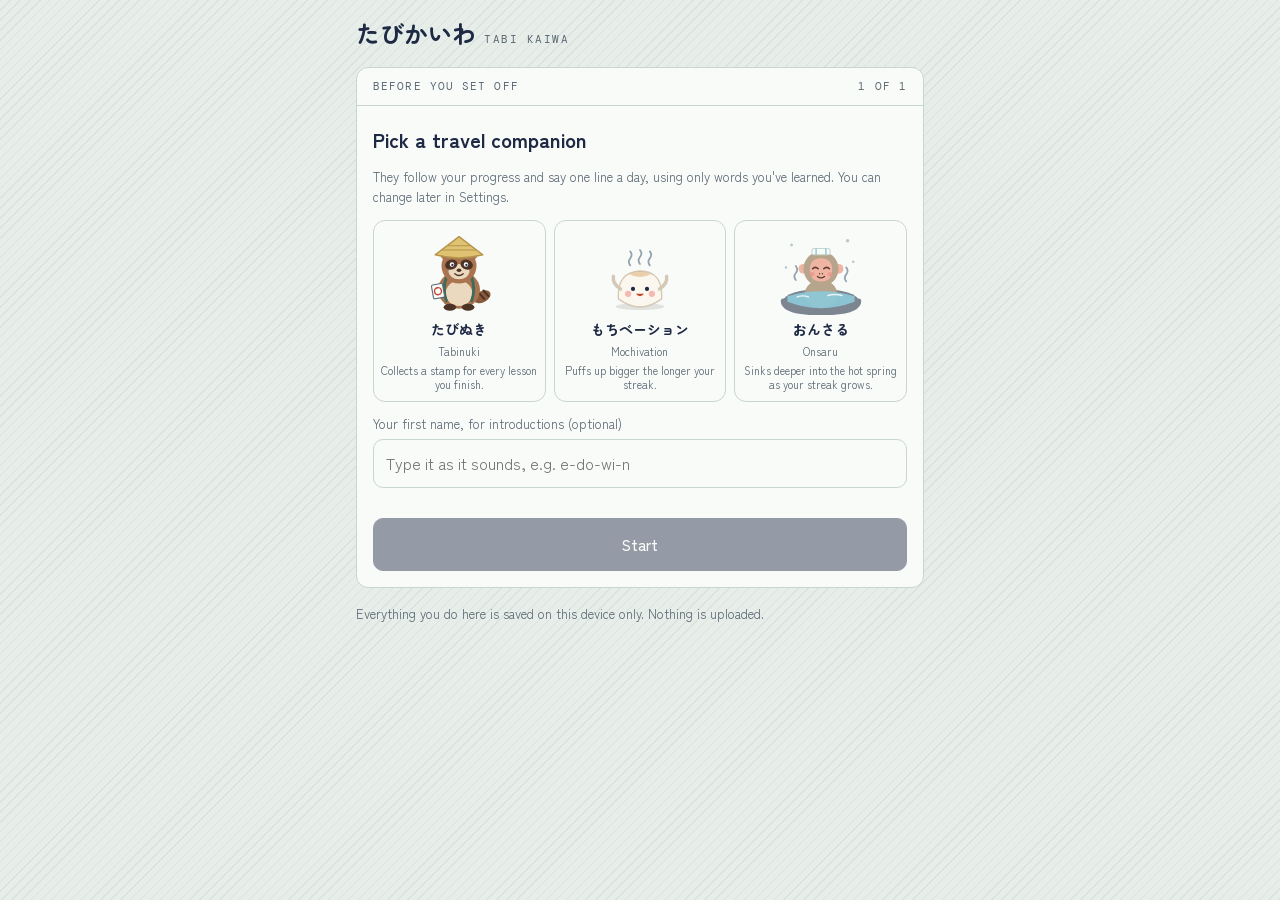
==== index.html @ a78e3d1d "Add Tabi Kaiwa app: lessons, review, voice conversations, phrasebook Co-Authored-By: Claude Fable 5." ====
<!doctype html>
<html lang="en">
<head>
<meta charset="utf-8">
<meta name="viewport" content="width=device-width,initial-scale=1,viewport-fit=cover">
<meta name="theme-color" content="#E7EEEA" media="(prefers-color-scheme: light)">
<meta name="theme-color" content="#10161E" media="(prefers-color-scheme: dark)">
<title>Tabi Kaiwa</title>
<link rel="icon" href="data:image/svg+xml,%3Csvg xmlns='http://www.w3.org/2000/svg' viewBox='0 0 64 64'%3E%3Ccircle cx='32' cy='32' r='28' fill='none' stroke='%23C8452F' stroke-width='5'/%3E%3Ctext x='32' y='43' font-size='30' text-anchor='middle' fill='%23C8452F' font-family='sans-serif' font-weight='700'%3E旅%3C/text%3E%3C/svg%3E">
<link rel="preconnect" href="https://fonts.googleapis.com">
<link rel="preconnect" href="https://fonts.gstatic.com" crossorigin>
<link rel="stylesheet" href="https://fonts.googleapis.com/css2?family=DM+Mono:wght@400;500&family=Zen+Kaku+Gothic+New:wght@400;500;700&family=Zen+Maru+Gothic:wght@500;700&display=swap">
<style>
/* Tabi Kaiwa. Layout: phone-first single column of "train ticket" cards on security-print stock, bottom tab bar.
   Rounded kana face for Japanese, mono for ticket labels and romaji, vermilion only for stamps. */
:root{
  --stock:#E7EEEA; --stock-line:#D9E3DE; --paper:#F9FBF9; --ink:#1E2944; --muted:#5A6873; --rule:#C9D5D0;
  --accent:#23725F; --accent-soft:#D5E8E1; --stamp:#C8452F;
  --again:#B3402E; --hard:#9A6B12; --good:#23725F; --easy:#2F5DA8;
  --fix-bg:#FFF6E3; --fix-line:#E6C77E; --right-bg:#DDF0E8; --wrong-bg:#F8E1DC;
  --f-jp:"Zen Maru Gothic","Hiragino Maru Gothic ProN","Hiragino Sans","Yu Gothic",sans-serif;
  --f-ui:"Zen Kaku Gothic New","Hiragino Sans","Yu Gothic",system-ui,sans-serif;
  --f-mono:"DM Mono",ui-monospace,"SFMono-Regular",Menlo,monospace;
  color-scheme:light;
}
@media (prefers-color-scheme: dark){:root{
  --stock:#10161E; --stock-line:#151D27; --paper:#18212C; --ink:#E4EAF0; --muted:#94A3AF; --rule:#2B3743;
  --accent:#5CC0A4; --accent-soft:#1D3530; --stamp:#EC7B66;
  --again:#E3725F; --hard:#D6A44A; --good:#5CC0A4; --easy:#7DA6EC;
  --fix-bg:#2A2416; --fix-line:#6B5A2E; --right-bg:#173229; --wrong-bg:#3A1F1A; color-scheme:dark}}
*{box-sizing:border-box}
html{-webkit-text-size-adjust:100%}
html,body{margin:0;min-height:100%}
body{background:var(--stock);background-image:repeating-linear-gradient(135deg,var(--stock-line) 0 1px,transparent 1px 7px);
  color:var(--ink);font-family:var(--f-ui);font-size:15px;line-height:1.55;-webkit-tap-highlight-color:transparent}
body.no-romaji .r{display:none!important}
[hidden]{display:none!important}
button{font:inherit;color:inherit;cursor:pointer;touch-action:manipulation}
button:focus-visible,input:focus-visible,textarea:focus-visible,select:focus-visible{outline:2px solid var(--accent);outline-offset:2px}
p{margin:0} h1,h2,h3{margin:0;text-wrap:balance}
input,textarea,select{font:inherit;color:var(--ink);background:var(--paper);border:1px solid var(--rule);border-radius:10px;padding:11px 12px;font-size:16px;width:100%}
textarea{resize:vertical;min-height:80px}
label{font-size:13px;color:var(--muted);display:flex;flex-direction:column;gap:5px}

#main{max-width:600px;margin:0 auto;display:flex;flex-direction:column;gap:16px;
  padding:calc(14px + env(safe-area-inset-top,0px)) max(16px,env(safe-area-inset-right,0px)) calc(96px + env(safe-area-inset-bottom,0px)) max(16px,env(safe-area-inset-left,0px))}
body.in-player #main{padding-bottom:calc(28px + env(safe-area-inset-bottom,0px))}
body.in-player .nav{display:none}
.col{display:flex;flex-direction:column;gap:14px}
.row{display:flex;gap:8px;align-items:center;flex-wrap:wrap}
.between{justify-content:space-between}
.grow{flex:1;min-width:0}

.nav{position:fixed;left:0;right:0;bottom:0;z-index:20;background:var(--paper);border-top:1px solid var(--rule);
  display:grid;grid-template-columns:repeat(5,1fr);padding:6px max(8px,env(safe-area-inset-right,0px)) calc(6px + env(safe-area-inset-bottom,0px)) max(8px,env(safe-area-inset-left,0px))}
.nav button{border:0;background:none;display:flex;flex-direction:column;align-items:center;gap:0;padding:5px 2px;border-radius:10px;color:var(--muted)}
.nav .ni{font-family:var(--f-jp);font-weight:700;font-size:15px}
.nav .nl{font-family:var(--f-mono);font-size:10px;letter-spacing:.08em;text-transform:uppercase}
.nav button[aria-current="true"]{color:var(--ink);background:var(--accent-soft)}

.pagehead{display:flex;align-items:baseline;justify-content:space-between;gap:10px;flex-wrap:wrap}
.pagehead h1{font-family:var(--f-jp);font-size:24px;font-weight:700}
.pagehead h1 small{font-family:var(--f-mono);font-size:11px;font-weight:400;letter-spacing:.14em;text-transform:uppercase;color:var(--muted);margin-left:8px}
.label{font-family:var(--f-mono);font-size:11px;letter-spacing:.12em;text-transform:uppercase;color:var(--muted)}
.note{font-size:13px;color:var(--muted)}
.en{font-size:16px}
.why{font-size:15px;line-height:1.6;max-width:62ch}
.meaning{font-size:20px;font-weight:700}
.banner{border:1px solid var(--rule);background:var(--paper);border-radius:10px;padding:10px 12px;font-size:13px;color:var(--muted)}
.banner.warn{background:var(--fix-bg);border-color:var(--fix-line);color:var(--ink)}

.ticket{background:var(--paper);border:1px solid var(--rule);border-radius:12px;position:relative;overflow:hidden}
.ticket .head{display:flex;justify-content:space-between;gap:10px;padding:10px 16px;font-family:var(--f-mono);font-size:11px;letter-spacing:.1em;text-transform:uppercase;color:var(--muted);border-bottom:1px solid var(--rule)}
.ticket .body{padding:18px 16px;display:flex;flex-direction:column;gap:12px}
.ticket .foot{padding:0 16px 16px;display:flex;gap:8px;flex-wrap:wrap}
.perf{height:0;border-top:2px dashed var(--rule);margin:0 12px;position:relative}
.perf::before,.perf::after{content:"";position:absolute;top:-10px;width:18px;height:18px;border-radius:50%;background:var(--stock);border:1px solid var(--rule)}
.perf::before{left:-22px}.perf::after{right:-22px}

.btn{border:1px solid var(--rule);background:var(--paper);border-radius:10px;padding:11px 14px;font-weight:500;font-size:15px;text-align:center}
.btn.primary{background:var(--ink);border-color:var(--ink);color:var(--paper)}
.btn.accent{background:var(--accent);border-color:var(--accent);color:var(--paper)}
.btn.wide{flex:1;padding:14px}
.btn.small{padding:6px 10px;font-size:13px}
.btn:disabled{opacity:.45;cursor:default}
.listen{border:1px solid var(--rule);background:transparent;border-radius:999px;padding:5px 12px;font-size:12px;font-family:var(--f-mono);letter-spacing:.06em;color:var(--accent);white-space:nowrap}
.linkish{border:0;background:none;padding:0;color:var(--accent);font-size:13px;text-decoration:underline;text-underline-offset:3px}
.pill{border:1px solid var(--rule);background:var(--paper);border-radius:999px;padding:3px 10px;font-family:var(--f-mono);font-size:11px;letter-spacing:.06em;color:var(--muted)}
.pill[aria-pressed="true"]{background:var(--accent-soft);color:var(--ink);border-color:var(--accent)}
.seg{display:inline-flex;border:1px solid var(--rule);border-radius:8px;overflow:hidden;background:var(--paper)}
.seg button{border:0;background:transparent;padding:7px 11px;font-size:13px;color:var(--muted)}
.seg button[aria-pressed="true"]{background:var(--accent-soft);color:var(--ink);font-weight:500}
.progress{height:6px;background:var(--rule);border-radius:999px;overflow:hidden}
.progress span{display:block;height:100%;background:var(--accent);border-radius:999px}

/* word-by-word breakdown */
.il{display:flex;flex-wrap:wrap;gap:8px 2px;align-items:flex-start}
.w{display:flex;flex-direction:column;align-items:center;gap:1px;padding:3px 5px 4px;border-radius:8px;border:1px solid transparent;background:transparent;min-width:0}
.w .k{font-family:var(--f-jp);font-weight:700;font-size:23px;line-height:1.3}
.w .r{font-family:var(--f-mono);font-size:11px;color:var(--muted)}
.w .g{font-size:12px;color:var(--accent);text-align:center;max-width:10em;line-height:1.3}
.w .g.part{color:var(--hard)}
.w.new .k{color:var(--accent)}
.w.ghost{opacity:.16}
.w.slot{border:1px dashed var(--accent);background:var(--accent-soft)}
.il.sm .w .k{font-size:18px}
.il.lg .w .k{font-size:29px}
.big-kana{font-family:var(--f-jp);font-weight:700;font-size:44px;line-height:1.2;letter-spacing:.02em;overflow-wrap:anywhere}
.big-r{font-family:var(--f-mono);font-size:14px;color:var(--muted)}
.morae{display:flex;flex-wrap:wrap;gap:4px}
.mora{display:flex;flex-direction:column;align-items:center;border:1px solid var(--rule);border-radius:6px;padding:3px 7px;min-width:34px}
.mora .k{font-family:var(--f-jp);font-size:17px;font-weight:700}
.mora .rr{font-family:var(--f-mono);font-size:10px;color:var(--muted)}
.grid-set{display:grid;grid-template-columns:repeat(auto-fill,minmax(92px,1fr));gap:6px}
.grid-set button{border:1px solid var(--rule);background:var(--paper);border-radius:8px;padding:8px 4px;display:flex;flex-direction:column;align-items:center;gap:1px}
.grid-set .k{font-family:var(--f-jp);font-weight:700;font-size:17px}
.grid-set .r{font-family:var(--f-mono);font-size:10px;color:var(--muted)}
.grid-set .g{font-size:12px;color:var(--accent)}

/* home */
.hero{display:grid;grid-template-columns:118px 1fr;gap:12px;align-items:center}
.hero .char{width:118px;height:118px}
.bubble-say{background:var(--paper);border:1px solid var(--rule);border-radius:14px;padding:10px 12px;position:relative;display:flex;flex-direction:column;gap:4px;min-width:0}
.bubble-say::before{content:"";position:absolute;left:-7px;top:26px;width:12px;height:12px;background:var(--paper);border-left:1px solid var(--rule);border-bottom:1px solid var(--rule);transform:rotate(45deg)}
.stats{display:grid;grid-template-columns:repeat(3,1fr);gap:8px}
.stat{background:var(--paper);border:1px solid var(--rule);border-radius:10px;padding:8px 10px;font-family:var(--f-mono);font-size:11px;color:var(--muted);letter-spacing:.06em;text-transform:uppercase}
.stat b{display:block;font-size:22px;font-weight:500;color:var(--ink);font-variant-numeric:tabular-nums;letter-spacing:0}
.todo{display:grid;grid-template-columns:26px 1fr auto;gap:10px;align-items:center;padding:10px 0;border-top:1px solid var(--rule);text-align:left;background:none;border-left:0;border-right:0;border-bottom:0;width:100%}
.todo:first-of-type{border-top:0}
.todo .tick{width:24px;height:24px;border-radius:50%;border:2px solid var(--rule);display:grid;place-items:center;font-size:13px;color:var(--paper)}
.todo.done .tick{background:var(--accent);border-color:var(--accent)}
.todo .t{font-weight:700}
.todo .s{font-size:13px;color:var(--muted)}
.chev{color:var(--muted);font-family:var(--f-mono)}

/* route */
.station{display:flex;align-items:center;gap:10px;margin-top:6px}
.station .plate{white-space:nowrap;flex:none;background:var(--ink);color:var(--paper);border-radius:8px;padding:6px 14px;font-family:var(--f-jp);font-weight:700;font-size:18px;position:relative}
.station .plate::after{content:"";position:absolute;left:10px;right:10px;bottom:3px;height:2px;background:var(--accent)}
.station .sub{font-size:13px;color:var(--muted)}
.route{display:flex;flex-direction:column;position:relative;padding-left:26px}
.route::before{content:"";position:absolute;left:10px;top:10px;bottom:10px;width:3px;background:repeating-linear-gradient(var(--rule) 0 8px,transparent 8px 12px)}
.stop{position:relative;display:grid;grid-template-columns:1fr auto;gap:10px;align-items:center;text-align:left;border:1px solid var(--rule);background:var(--paper);border-radius:12px;padding:10px 12px;margin:4px 0}
.stop::before{content:"";position:absolute;left:-23px;top:50%;width:13px;height:13px;margin-top:-7px;border-radius:50%;background:var(--paper);border:3px solid var(--rule)}
.stop.done::before{background:var(--accent);border-color:var(--accent)}
.stop.next{border-color:var(--ink);box-shadow:inset 0 0 0 1px var(--ink)}
.stop.next::before{border-color:var(--ink)}
.stop > div{min-width:0}
.stop .t{font-family:var(--f-jp);font-weight:700;font-size:16px}
.stop .s{font-size:13px;color:var(--muted)}
.stop.boss{border-style:dashed}
.chip{font-family:var(--f-mono);font-size:10px;letter-spacing:.1em;text-transform:uppercase;border-radius:999px;padding:3px 8px;border:1px solid var(--rule);color:var(--muted);white-space:nowrap}
.chip.next{background:var(--ink);color:var(--paper);border-color:var(--ink)}
.hanko{width:40px;height:40px;border-radius:50%;border:2.5px solid var(--stamp);color:var(--stamp);display:grid;place-items:center;font-family:var(--f-jp);font-weight:700;font-size:15px;transform:rotate(-12deg);opacity:.9;line-height:1}
.hanko.big{width:64px;height:64px;font-size:22px;border-width:3px;box-shadow:inset 0 0 0 3px var(--paper),inset 0 0 0 4.5px var(--stamp)}
.hanko.empty{border-color:var(--rule);color:transparent;border-style:dashed;transform:none}
.stampbook{display:grid;grid-template-columns:repeat(auto-fill,minmax(64px,1fr));gap:12px;justify-items:center}
.stampbook .cell{display:flex;flex-direction:column;align-items:center;gap:4px;font-family:var(--f-mono);font-size:10px;color:var(--muted)}

/* player */
.player-top{display:flex;align-items:center;gap:10px}
.player-top .progress{flex:1}
.count{font-family:var(--f-mono);font-size:11px;color:var(--muted);font-variant-numeric:tabular-nums}
.opts{display:grid;gap:8px}
.opt{text-align:left;border:1px solid var(--rule);background:var(--paper);border-radius:10px;padding:13px 14px;font-size:15px}
.opt.jp{font-family:var(--f-jp);font-weight:700;font-size:18px}
.opt.right{background:var(--right-bg);border-color:var(--good)}
.opt.wrong{background:var(--wrong-bg);border-color:var(--again)}
.tray{min-height:62px;border:1px dashed var(--rule);border-radius:10px;padding:8px;display:flex;flex-wrap:wrap;gap:6px;align-items:center}
.tray.right{background:var(--right-bg);border-style:solid;border-color:var(--good)}
.tray.wrong{background:var(--wrong-bg);border-style:solid;border-color:var(--again)}
.tiles{display:flex;flex-wrap:wrap;gap:6px}
.tile{border:1px solid var(--rule);background:var(--paper);border-radius:8px;padding:7px 11px;display:flex;flex-direction:column;align-items:center}
.tile .k{font-family:var(--f-jp);font-weight:700;font-size:20px}
.tile .r{font-family:var(--f-mono);font-size:10px;color:var(--muted)}
.tile:disabled{opacity:.25}
.chips{display:flex;flex-wrap:wrap;gap:6px}
.chipbtn{border:1px solid var(--rule);background:var(--paper);border-radius:999px;padding:6px 12px;font-family:var(--f-jp);font-weight:700;font-size:16px}
.chipbtn[aria-pressed="true"]{background:var(--accent-soft);border-color:var(--accent)}
.verdict{font-weight:700}
.verdict.right{color:var(--good)}.verdict.wrong{color:var(--again)}.verdict.close{color:var(--hard)}
.mic{width:76px;height:76px;border-radius:50%;border:2px solid var(--ink);background:var(--paper);display:grid;place-items:center;font-family:var(--f-jp);font-weight:700;font-size:15px;flex:none}
.mic.live{background:var(--stamp);border-color:var(--stamp);color:#fff;animation:pulse 1.2s ease-in-out infinite}
.mic.small{width:54px;height:54px;font-size:12px}
.heard{font-family:var(--f-jp);font-size:17px;min-height:1.5em}

/* review */
.grades{display:grid;grid-template-columns:repeat(4,1fr);gap:6px;padding:14px 12px}
.grades button{border:1px solid var(--rule);background:var(--paper);border-radius:8px;padding:10px 2px 8px;display:flex;flex-direction:column;align-items:center;gap:1px;font-weight:700;font-size:14px}
.grades button span{font-family:var(--f-mono);font-weight:400;font-size:11px;color:var(--muted)}
.grades .again{color:var(--again)}.grades .hard{color:var(--hard)}.grades .good{color:var(--good)}.grades .easy{color:var(--easy)}
.prompt{font-size:21px;line-height:1.4;text-wrap:balance}

/* talk */
.scenes{display:grid;grid-template-columns:repeat(auto-fill,minmax(150px,1fr));gap:8px}
.scenes button{text-align:left;border:1px solid var(--rule);background:var(--paper);border-radius:10px;padding:10px 12px;display:flex;flex-direction:column;gap:2px}
.scenes button b{font-family:var(--f-jp);font-size:15px}
.scenes button span{font-size:12px;color:var(--muted)}
.scenes button[aria-pressed="true"]{border-color:var(--accent);box-shadow:inset 0 0 0 1px var(--accent)}
.goals{display:flex;flex-direction:column;gap:4px;font-size:13px}
.goals div{display:flex;gap:8px;align-items:baseline;color:var(--muted)}
.goals div.ok{color:var(--good)}
.chat{display:flex;flex-direction:column;gap:14px}
.msg{max-width:100%;display:flex;flex-direction:column;gap:4px;min-width:0}
.msg.them{align-self:flex-start}
.msg.me{align-self:flex-end;align-items:flex-end;max-width:94%}
.bubble{border-radius:12px;padding:10px 12px;border:1px solid var(--rule);background:var(--paper);overflow-wrap:anywhere;display:flex;flex-direction:column;gap:8px;min-width:0}
.msg.me .bubble{background:var(--ink);border-color:var(--ink);color:var(--paper)}
.msg.me .bubble .w .k{color:var(--paper)}
.msg.me .bubble .w .r{color:var(--rule)}
.msg.me .bubble .raw{font-family:var(--f-jp);font-size:17px}
.who{font-family:var(--f-mono);font-size:10px;letter-spacing:.12em;text-transform:uppercase;color:var(--muted)}
.fix{background:var(--fix-bg);border:1px solid var(--fix-line);border-radius:10px;padding:10px 12px;max-width:100%;display:flex;flex-direction:column;gap:6px;text-align:left}
.ok{font-family:var(--f-mono);font-size:11px;color:var(--good)}
.talkbar{position:sticky;bottom:calc(74px + env(safe-area-inset-bottom,0px));background:var(--stock);border:1px solid var(--rule);border-radius:14px;padding:10px;display:flex;gap:10px;align-items:center}
.talkbar input{flex:1;min-width:0}
.typing{font-family:var(--f-mono);font-size:12px;color:var(--muted)}

/* lists */
.group h3{margin:4px 0 8px;display:flex;align-items:baseline;gap:8px;flex-wrap:wrap;font-size:15px}
.group h3 .jpl{font-family:var(--f-jp)}
.group h3 small{font-family:var(--f-mono);font-weight:400;font-size:11px;color:var(--muted)}
.plist{background:var(--paper);border:1px solid var(--rule);border-radius:12px;overflow:hidden}
.pitem{display:grid;grid-template-columns:1fr auto;gap:10px;align-items:start;padding:10px 12px;border-top:1px solid var(--rule)}
.pitem:first-child{border-top:0}
.pitem > div{min-width:0}
.pitem.heard{background:color-mix(in srgb,var(--accent-soft) 45%,var(--paper))}
.menu{background:var(--paper);border:1px solid var(--rule);border-radius:12px;overflow:hidden}
.menu button{display:grid;grid-template-columns:1fr auto;gap:10px;align-items:center;width:100%;text-align:left;border:0;border-top:1px solid var(--rule);background:none;padding:13px 14px}
.menu button:first-child{border-top:0}
.menu .t{font-weight:700}.menu .s{font-size:13px;color:var(--muted)}
details.sect{background:var(--paper);border:1px solid var(--rule);border-radius:12px;overflow:hidden}
details.sect summary{padding:12px 14px;cursor:pointer;display:flex;gap:8px;align-items:baseline;flex-wrap:wrap;list-style:none}
details.sect summary::-webkit-details-marker{display:none}
details.sect summary .jpl{font-family:var(--f-jp);font-weight:700}
details.sect summary small{color:var(--muted);font-size:13px}
details.sect .plist{border:0;border-top:1px solid var(--rule);border-radius:0}

/* kana + games */
.kana-table{display:grid;grid-template-columns:repeat(5,1fr);gap:5px}
.kana-table button{border:1px solid var(--rule);background:var(--paper);border-radius:8px;padding:6px 2px;display:flex;flex-direction:column;align-items:center}
.kana-table button.blank{visibility:hidden}
.kana-table .k{font-family:var(--f-jp);font-weight:700;font-size:21px}
.kana-table .rr{font-family:var(--f-mono);font-size:10px;color:var(--muted)}
.game-q{font-family:var(--f-jp);font-weight:700;font-size:64px;text-align:center;line-height:1.2;padding:10px 0}
.game-opts{display:grid;grid-template-columns:1fr 1fr;gap:8px}
.game-opts .opt{text-align:center;font-family:var(--f-mono);font-size:18px;padding:16px 8px;font-variant-numeric:tabular-nums}
.game-opts .opt.jp{font-family:var(--f-jp)}
.timer{height:6px;background:var(--rule);border-radius:999px;overflow:hidden}
.timer span{display:block;height:100%;background:var(--stamp)}
.signcard{font-size:56px;font-weight:700;text-align:center;font-family:var(--f-ui);padding:14px 0}

.pick{display:grid;grid-template-columns:repeat(3,1fr);gap:8px}
.pick button{border:1px solid var(--rule);background:var(--paper);border-radius:12px;padding:10px 6px;display:flex;flex-direction:column;align-items:center;gap:4px;text-align:center}
.pick button[aria-pressed="true"]{border-color:var(--ink);box-shadow:inset 0 0 0 1px var(--ink)}
.pick .char{width:84px;height:84px}
.pick b{font-family:var(--f-jp);font-size:14px}
.pick span{font-size:11px;color:var(--muted);line-height:1.3}

.toast{position:fixed;left:50%;bottom:calc(92px + env(safe-area-inset-bottom,0px));transform:translateX(-50%);background:var(--ink);color:var(--paper);padding:9px 14px;border-radius:999px;font-size:13px;z-index:50;max-width:90vw;text-align:center}
.celebrate{display:flex;flex-direction:column;align-items:center;gap:10px;text-align:center;padding:8px 0}
.celebrate .char{width:150px;height:150px}

@keyframes pulse{0%,100%{box-shadow:0 0 0 0 color-mix(in srgb,var(--stamp) 50%,transparent)}50%{box-shadow:0 0 0 12px transparent}}
@media (prefers-reduced-motion:no-preference){
  .flipin{animation:flip .2s ease-out}
  @keyframes flip{from{transform:translateY(4px);opacity:.6}to{transform:none;opacity:1}}
  .w.pop{animation:pop .3s ease-out}
  @keyframes pop{from{transform:scale(.85);opacity:0}to{transform:none;opacity:1}}
  .hanko.fresh{animation:stampin .45s cubic-bezier(.2,1.4,.4,1)}
  @keyframes stampin{from{transform:rotate(-12deg) scale(2.2);opacity:0}to{transform:rotate(-12deg) scale(1);opacity:.9}}
  .char .bob{animation:bob 3s ease-in-out infinite;transform-origin:50% 100%}
  @keyframes bob{0%,100%{transform:translateY(0)}50%{transform:translateY(-3px)}}
  .char.happy .bob{animation:hop .6s ease-in-out 3}
  @keyframes hop{0%,100%{transform:translateY(0)}40%{transform:translateY(-12px)}}
  .char .blink{animation:blink 4.5s infinite;transform-origin:50% 50%;transform-box:fill-box}
  @keyframes blink{0%,94%,100%{transform:scaleY(1)}97%{transform:scaleY(.1)}}
  .char .steam{animation:steam 3s ease-in-out infinite}
  @keyframes steam{0%{opacity:0;transform:translateY(4px)}50%{opacity:.7}100%{opacity:0;transform:translateY(-6px)}}
}

</style>
</head>
<body>
<div id="app">
  <main id="main"></main>
  <nav id="nav" class="nav" aria-label="Sections">
    <button data-tab="home" aria-current="true"><span class="ni">きょう</span><span class="nl">Today</span></button>
    <button data-tab="learn"><span class="ni">みち</span><span class="nl">Path</span></button>
    <button data-tab="talk"><span class="ni">はなす</span><span class="nl">Talk</span></button>
    <button data-tab="book"><span class="ni">ことば</span><span class="nl">Phrases</span></button>
    <button data-tab="more"><span class="ni">もっと</span><span class="nl">More</span></button>
  </nav>
</div>
<div id="toast" class="toast" hidden></div>
<script type="application/json" id="curriculum">{"version":1,"stages":[{"n":1,"k":"おおさか","en":"Point, count, ask","place":"Osaka"},{"n":2,"k":"きょうと","en":"Doing things","place":"Kyoto"},{"n":3,"k":"ドライブ","en":"Asking and requesting","place":"Road trip: Kyoto prefecture to Kobe"},{"n":4,"k":"ニセコ","en":"On the mountain","place":"Niseko (Hirafu)"},{"n":5,"k":"とうきょう","en":"City and people","place":"Tokyo"}],"W":{"sumimasen":{"k":"すみません","kj":"すみません","r":"sumimasen","g":"excuse me / sorry","why":"Your most useful word. It gets a waiter's attention, apologises, and even thanks someone for a small favour. Calling すみません! across a restaurant is normal, not rude.","stage":1,"L":"L01"},"hai":{"k":"はい","kj":"はい","r":"hai","g":"yes","why":"Also means 'I'm listening' or 'here you go'. People say it constantly just to show they're following.","stage":1,"L":"L01"},"iie":{"k":"いいえ","kj":"いいえ","r":"iie","g":"no","why":"Correct but blunt on its own. You'll soon learn softer ways to turn things down.","stage":1,"L":"L01"},"arigatou":{"k":"ありがとう","kj":"ありがとう","r":"arigatou","g":"thank you","why":"Casual on its own. The う at the end just stretches the お sound: a-ri-ga-too.","stage":1,"L":"L01"},"gozaimasu":{"k":"ございます","kj":"ございます","r":"gozaimasu","g":"(very polite)","why":"A very polite 'there is'. It attaches to set phrases to raise the politeness: ありがとう ございます.","stage":1,"L":"L01"},"onegaishimasu":{"k":"おねがいします","kj":"お願いします","r":"onegaishimasu","g":"please (I ask)","why":"お (polite) + ねがい (a wish) + します (I do): 'I make a request'. Name the thing you want, then add this.","stage":1,"L":"L01"},"konnichiwa":{"k":"こんにちは","kj":"こんにちは","r":"konnichiwa","g":"hello","why":"The daytime greeting. The last は is said 'wa' because it began life as the topic marker: 'as for today...'","stage":1,"L":"L01"},"ohayou":{"k":"おはよう","kj":"おはよう","r":"ohayou","g":"good morning","why":"Add ございます to make it polite, which you should with staff and strangers.","stage":1,"L":"L01"},"konbanwa":{"k":"こんばんは","kj":"こんばんは","r":"konbanwa","g":"good evening","why":"Same build as こんにちは: こんばん (this evening) + は, said 'wa'.","stage":1,"L":"L01"},"douzo":{"k":"どうぞ","kj":"どうぞ","r":"douzo","g":"go ahead / here you are","why":"You'll hear it when someone offers you a seat, a menu or the way through a door.","stage":1,"L":"L01"},"kore":{"k":"これ","kj":"これ","r":"kore","g":"this","why":"Something near you. Point at the menu and say これ.","stage":1,"L":"L02"},"sore":{"k":"それ","kj":"それ","r":"sore","g":"that (by you)","why":"The thing near the person you're talking to, like a dish on their side of the counter.","stage":1,"L":"L02"},"are":{"k":"あれ","kj":"あれ","r":"are","g":"that (over there)","why":"Away from both of you. これ, それ, あれ: the first sound tells you how far away it is.","stage":1,"L":"L02"},"wa":{"k":"は","kj":"は","r":"wa","g":"[topic]","why":"Marks what the sentence is about, like 'as for...'. Written は but said 'wa' in this job.","stage":1,"L":"L02"},"nan":{"k":"なん","kj":"何","r":"nan","g":"what","why":"The question word 'what'. It sits where the answer would go.","stage":1,"L":"L02"},"desu":{"k":"です","kj":"です","r":"desu","g":"is / am / are","why":"The polite 'it is'. Always at the very end. The u is almost silent: 'dess'.","stage":1,"L":"L02"},"ka":{"k":"か","kj":"か","r":"ka","g":"?","why":"Add か to the end and any sentence becomes a question. The word order never changes.","stage":1,"L":"L02"},"niku":{"k":"にく","kj":"肉","r":"niku","g":"meat","why":"Useful for checking what's in a dish.","stage":1,"L":"L02"},"sakana":{"k":"さかな","kj":"魚","r":"sakana","g":"fish","why":"Fish is everywhere in Japanese food, including the stock.","stage":1,"L":"L02"},"yasai":{"k":"やさい","kj":"野菜","r":"yasai","g":"vegetables","why":"You'll need this one for the vegetarian in your group.","stage":1,"L":"L02"},"takoyaki":{"k":"たこやき","kj":"たこ焼き","r":"takoyaki","g":"takoyaki","why":"Osaka's street food: たこ (octopus) + やき (grilled). やき shows up in lots of dish names.","stage":1,"L":"L02"},"sou":{"k":"そう","kj":"そう","r":"sou","g":"so / that's right","why":"そう です means 'that's right'. You'll confirm things with it all day.","stage":1,"L":"L02"},"chigaimasu":{"k":"ちがいます","kj":"違います","r":"chigaimasu","g":"that's not it","why":"Literally 'it differs'. A polite way to say 'no, that's wrong' without a blunt いいえ.","stage":1,"L":"L02"},"n1":{"k":"いち","kj":"一","r":"ichi","g":"1","why":"","set":"num","stage":1,"L":"L03"},"n2":{"k":"に","kj":"二","r":"ni","g":"2","why":"","set":"num","stage":1,"L":"L03"},"n3":{"k":"さん","kj":"三","r":"san","g":"3","why":"","set":"num","stage":1,"L":"L03"},"n4":{"k":"よん","kj":"四","r":"yon","g":"4","why":"Also read し, but よん is the safe everyday choice.","set":"num","stage":1,"L":"L03"},"n5":{"k":"ご","kj":"五","r":"go","g":"5","why":"","set":"num","stage":1,"L":"L03"},"n6":{"k":"ろく","kj":"六","r":"roku","g":"6","why":"","set":"num","stage":1,"L":"L03"},"n7":{"k":"なな","kj":"七","r":"nana","g":"7","why":"Also read しち. なな is clearer and never misheard as いち.","set":"num","stage":1,"L":"L03"},"n8":{"k":"はち","kj":"八","r":"hachi","g":"8","why":"","set":"num","stage":1,"L":"L03"},"n9":{"k":"きゅう","kj":"九","r":"kyuu","g":"9","why":"Also read く in a few set words such as くじ (9 o'clock).","set":"num","stage":1,"L":"L03"},"n10":{"k":"じゅう","kj":"十","r":"juu","g":"10","why":"After ten, numbers stack: じゅういち is 11, にじゅう is 20.","set":"num","stage":1,"L":"L03"},"hitori":{"k":"ひとり","kj":"1人","r":"hitori","g":"one person","why":"People are counted with にん, but one and two are irregular.","set":"people","stage":1,"L":"L03"},"futari":{"k":"ふたり","kj":"2人","r":"futari","g":"two people","why":"The second irregular one. From three onward it's just number + にん.","set":"people","stage":1,"L":"L03"},"sannin":{"k":"さんにん","kj":"3人","r":"sannin","g":"three people","why":"さん (three) + にん (people).","set":"people","stage":1,"L":"L03"},"yonin":{"k":"よにん","kj":"4人","r":"yonin","g":"four people","why":"Careful: よにん, not よんにん.","set":"people","stage":1,"L":"L03"},"gonin":{"k":"ごにん","kj":"5人","r":"gonin","g":"five people","why":"ご (five) + にん (people).","set":"people","stage":1,"L":"L03"},"rokunin":{"k":"ろくにん","kj":"6人","r":"rokunin","g":"six people","why":"ろく (six) + にん (people). Your group's number.","set":"people","stage":1,"L":"L03"},"o":{"k":"を","kj":"を","r":"o","g":"[thing]","why":"Marks the thing being acted on. Written を, said 'o'. It points back at the word before it: 'this is the thing I mean'.","stage":1,"L":"L04"},"kudasai":{"k":"ください","kj":"ください","r":"kudasai","g":"please give me","why":"A direct, polite 'give me'. おねがいします is a touch softer. Both are fine in any restaurant.","stage":1,"L":"L04"},"hitotsu":{"k":"ひとつ","kj":"1つ","r":"hitotsu","g":"one (thing)","why":"The general counter for things. It works for nearly anything on a menu.","set":"thing","stage":1,"L":"L04"},"futatsu":{"k":"ふたつ","kj":"2つ","r":"futatsu","g":"two (things)","why":"","set":"thing","stage":1,"L":"L04"},"mittsu":{"k":"みっつ","kj":"3つ","r":"mittsu","g":"three (things)","why":"The small っ is a tiny pause: mit-tsu.","set":"thing","stage":1,"L":"L04"},"yottsu":{"k":"よっつ","kj":"4つ","r":"yottsu","g":"four (things)","why":"","set":"thing","stage":1,"L":"L04"},"itsutsu":{"k":"いつつ","kj":"5つ","r":"itsutsu","g":"five (things)","why":"","set":"thing","stage":1,"L":"L04"},"muttsu":{"k":"むっつ","kj":"6つ","r":"muttsu","g":"six (things)","why":"One each for your whole group.","set":"thing","stage":1,"L":"L04"},"nanatsu":{"k":"ななつ","kj":"7つ","r":"nanatsu","g":"seven (things)","why":"","set":"thing","stage":1,"L":"L04"},"yattsu":{"k":"やっつ","kj":"8つ","r":"yattsu","g":"eight (things)","why":"","set":"thing","stage":1,"L":"L04"},"kokonotsu":{"k":"ここのつ","kj":"9つ","r":"kokonotsu","g":"nine (things)","why":"","set":"thing","stage":1,"L":"L04"},"too":{"k":"とお","kj":"10","r":"too","g":"ten (things)","why":"The only one without つ.","set":"thing","stage":1,"L":"L04"},"biiru":{"k":"ビール","kj":"ビール","r":"biiru","g":"beer","why":"The long line ー stretches the vowel before it: bii-ru.","stage":1,"L":"L04"},"omizu":{"k":"おみず","kj":"お水","r":"omizu","g":"water","why":"お (polite) + みず (water). Free water is normal in restaurants.","stage":1,"L":"L04"},"ocha":{"k":"おちゃ","kj":"お茶","r":"ocha","g":"tea","why":"お (polite) + ちゃ (tea). Usually green, and often free.","stage":1,"L":"L04"},"karaage":{"k":"からあげ","kj":"唐揚げ","r":"karaage","g":"fried chicken","why":"An izakaya staple that everyone orders.","stage":1,"L":"L04"},"edamame":{"k":"えだまめ","kj":"枝豆","r":"edamame","g":"edamame","why":"えだ (branch) + まめ (bean). A safe vegetarian starter.","stage":1,"L":"L04"},"to":{"k":"と","kj":"と","r":"to","g":"and","why":"Joins nouns: A と B. Only for things, not for joining sentences.","stage":1,"L":"L05"},"mo":{"k":"も","kj":"も","r":"mo","g":"also / too","why":"Takes the place of は or を to mean 'too'.","stage":1,"L":"L05"},"watashi":{"k":"わたし","kj":"私","r":"watashi","g":"I / me","why":"Japanese drops 'I' whenever it's obvious, so you'll use this less than you expect.","stage":1,"L":"L05"},"haibooru":{"k":"ハイボール","kj":"ハイボール","r":"haibooru","g":"highball","why":"Whisky and soda. On every izakaya menu.","stage":1,"L":"L05"},"remonsawaa":{"k":"レモンサワー","kj":"レモンサワー","r":"remonsawaa","g":"lemon sour","why":"Shochu, soda and lemon. The other izakaya classic.","stage":1,"L":"L05"},"uuroncha":{"k":"ウーロンちゃ","kj":"ウーロン茶","r":"uuroncha","g":"oolong tea","why":"The standard non-alcoholic order at an izakaya.","stage":1,"L":"L05"},"gohan":{"k":"ごはん","kj":"ご飯","r":"gohan","g":"rice / a meal","why":"Means cooked rice, and by extension a meal.","stage":1,"L":"L05"},"yakitori":{"k":"やきとり","kj":"焼き鳥","r":"yakitori","g":"grilled chicken skewers","why":"やき (grilled) + とり (bird). The same やき as in たこやき.","stage":1,"L":"L05"},"okonomiyaki":{"k":"おこのみやき","kj":"お好み焼き","r":"okonomiyaki","g":"okonomiyaki","why":"おこのみ (as you like it) + やき (grilled). Osaka's savoury pancake.","stage":1,"L":"L05"},"toriaezu":{"k":"とりあえず","kj":"とりあえず","r":"toriaezu","g":"to start with","why":"'For now'. とりあえず ビール is such a common opener it's practically a proverb.","stage":1,"L":"L05"},"ijou":{"k":"いじょう","kj":"以上","r":"ijou","g":"that's all","why":"Signals the end of your order.","stage":1,"L":"L05"},"mou":{"k":"もう","kj":"もう","r":"mou","g":"more / another","why":"Adds 'one more': もう いちど is 'one more time', もう ひとつ is 'one more'.","stage":1,"L":"L06"},"ichido":{"k":"いちど","kj":"一度","r":"ichido","g":"one time","why":"いち (one) + ど (times).","stage":1,"L":"L06"},"yukkuri":{"k":"ゆっくり","kj":"ゆっくり","r":"yukkuri","g":"slowly","why":"Also means 'relaxed'. Staff may say ごゆっくり: 'take your time'.","stage":1,"L":"L06"},"wakarimasu":{"k":"わかります","kj":"わかります","r":"wakarimasu","g":"understand","why":"Polite verbs end in ます.","stage":1,"L":"L06"},"wakarimasen":{"k":"わかりません","kj":"わかりません","r":"wakarimasen","g":"don't understand","why":"ます becomes ません and the verb turns negative.","stage":1,"L":"L06"},"wakarimashita":{"k":"わかりました","kj":"わかりました","r":"wakarimashita","g":"understood / got it","why":"ます becomes ました for the past: 'I have understood'. Use it to accept what you've been told.","stage":1,"L":"L06"},"eigo":{"k":"えいご","kj":"英語","r":"eigo","g":"English","why":"えい (England) + ご (language).","stage":1,"L":"L06"},"nihongo":{"k":"にほんご","kj":"日本語","r":"nihongo","g":"Japanese","why":"にほん (Japan) + ご (language).","stage":1,"L":"L06"},"sukoshi":{"k":"すこし","kj":"少し","r":"sukoshi","g":"a little","why":"Softens anything: すこし わかります.","stage":1,"L":"L06"},"chotto":{"k":"ちょっと","kj":"ちょっと","r":"chotto","g":"a bit","why":"The casual twin of すこし. Said alone with a trailing voice, ちょっと... is how people say no without saying no.","stage":1,"L":"L06"},"madamada":{"k":"まだまだ","kj":"まだまだ","r":"madamada","g":"not yet at all","why":"The modest reply to any compliment: 'still a long way to go'.","stage":1,"L":"L06"},"doko":{"k":"どこ","kj":"どこ","r":"doko","g":"where","why":"Same family as これ: ここ, そこ, あそこ, and the question form どこ.","stage":1,"L":"L07"},"toire":{"k":"トイレ","kj":"トイレ","r":"toire","g":"toilet","why":"Katakana is for borrowed words, so sounding it out often gives you the English.","stage":1,"L":"L07"},"eki":{"k":"えき","kj":"駅","r":"eki","g":"station","why":"Train station. The place name goes first: きょうとえき.","stage":1,"L":"L07"},"koko":{"k":"ここ","kj":"ここ","r":"koko","g":"here","why":"Where you are.","stage":1,"L":"L07"},"soko":{"k":"そこ","kj":"そこ","r":"soko","g":"there (by you)","why":"Where the listener is.","stage":1,"L":"L07"},"asoko":{"k":"あそこ","kj":"あそこ","r":"asoko","g":"over there","why":"Away from both of you.","stage":1,"L":"L07"},"migi":{"k":"みぎ","kj":"右","r":"migi","g":"right","why":"You'll hear this in almost every set of directions.","stage":1,"L":"L07"},"hidari":{"k":"ひだり","kj":"左","r":"hidari","g":"left","why":"Japan drives on the left, same as home.","stage":1,"L":"L07"},"massugu":{"k":"まっすぐ","kj":"まっすぐ","r":"massugu","g":"straight ahead","why":"The small っ is a tiny pause: mas-sugu.","stage":1,"L":"L07"},"deguchi":{"k":"でぐち","kj":"出口","r":"deguchi","g":"exit","why":"で (go out) + ぐち (mouth, opening).","stage":1,"L":"L07"},"iriguchi":{"k":"いりぐち","kj":"入口","r":"iriguchi","g":"entrance","why":"いり (go in) + ぐち (opening).","stage":1,"L":"L07"},"konbini":{"k":"コンビニ","kj":"コンビニ","r":"konbini","g":"convenience store","why":"Short for 'convenience'. Open all hours, with ATMs, food and toilets.","stage":1,"L":"L07"},"hoteru":{"k":"ホテル","kj":"ホテル","r":"hoteru","g":"hotel","why":"Japanese has no separate l sound, so 'l' becomes る.","stage":1,"L":"L07"},"arimasu":{"k":"あります","kj":"あります","r":"arimasu","g":"there is / have","why":"For things. Add か to ask 'do you have...?'","stage":1,"L":"L08"},"arimasen":{"k":"ありません","kj":"ありません","r":"arimasen","g":"there isn't / don't have","why":"The same ます to ません swap you already know.","stage":1,"L":"L08"},"imasu":{"k":"います","kj":"います","r":"imasu","g":"there is (people)","why":"The partner of あります, used for people and animals.","stage":1,"L":"L08"},"ga":{"k":"が","kj":"が","r":"ga","g":"[subject]","why":"Marks the thing that exists or does something. よやく が あります: 'a booking exists'.","stage":1,"L":"L08"},"no":{"k":"の","kj":"の","r":"no","g":"'s / of","why":"Links two nouns, with the describing one first: えいご の メニュー is 'English menu'.","stage":1,"L":"L08"},"menyuu":{"k":"メニュー","kj":"メニュー","r":"menyuu","g":"menu","why":"Small ュ joins the sound before it: nyu.","stage":1,"L":"L08"},"yoyaku":{"k":"よやく","kj":"予約","r":"yoyaku","g":"booking","why":"For restaurants, hotels and cars.","stage":1,"L":"L08"},"seki":{"k":"せき","kj":"席","r":"seki","g":"seat / table","why":"Staff say おせき. In Japanese you ask for seats, not a table.","stage":1,"L":"L08"},"namae":{"k":"なまえ","kj":"名前","r":"namae","g":"name","why":"Staff say おなまえ when asking for yours.","stage":1,"L":"L08"},"waifai":{"k":"ワイファイ","kj":"Wi-Fi","r":"waifai","g":"Wi-Fi","why":"Small ァ joins フ to make 'fa'.","stage":1,"L":"L08"},"ikura":{"k":"いくら","kj":"いくら","r":"ikura","g":"how much","why":"For prices.","stage":1,"L":"L09"},"en":{"k":"えん","kj":"円","r":"en","g":"yen","why":"Said 'en', not 'yen'.","stage":1,"L":"L09"},"hyaku":{"k":"ひゃく","kj":"百","r":"hyaku","g":"100","why":"Changes sound in three places: さんびゃく (300), ろっぴゃく (600), はっぴゃく (800).","stage":1,"L":"L09"},"sen":{"k":"せん","kj":"千","r":"sen","g":"1,000","why":"Changes in two places: さんぜん (3,000) and はっせん (8,000).","stage":1,"L":"L09"},"man":{"k":"まん","kj":"万","r":"man","g":"10,000","why":"Japanese counts in ten-thousands: いちまん is 10,000, にまん is 20,000.","stage":1,"L":"L09"},"reshiito":{"k":"レシート","kj":"レシート","r":"reshiito","g":"receipt","why":"From English 'receipt'.","stage":1,"L":"L09"},"de":{"k":"で","kj":"で","r":"de","g":"by / with","why":"Marks the means: カード で is 'by card'. Later you'll see it mark where an action happens.","stage":1,"L":"L10"},"kaado":{"k":"カード","kj":"カード","r":"kaado","g":"card","why":"Credit or debit card.","stage":1,"L":"L10"},"genkin":{"k":"げんきん","kj":"現金","r":"genkin","g":"cash","why":"Still needed at small shops, rural petrol stations and some ryokan.","stage":1,"L":"L10"},"daijoubu":{"k":"だいじょうぶ","kj":"大丈夫","r":"daijoubu","g":"OK / fine","why":"'All right'. X は だいじょうぶ です is also the polite 'no thanks'.","stage":1,"L":"L10"},"fukuro":{"k":"ふくろ","kj":"袋","r":"fukuro","g":"bag","why":"Shops charge for bags, so the clerk will ask.","stage":1,"L":"L10"},"okaikei":{"k":"おかいけい","kj":"お会計","r":"okaikei","g":"the bill","why":"お (polite) + かいけい (accounts). Crossing your index fingers in an X means the same thing.","stage":1,"L":"L10"},"betsubetsu":{"k":"べつべつ","kj":"別々","r":"betsubetsu","g":"separately","why":"Not every place will split the bill, so asking is polite.","stage":1,"L":"L10"},"issho":{"k":"いっしょ","kj":"一緒","r":"issho","g":"together","why":"One bill, or one table.","stage":1,"L":"L10"},"zenbu":{"k":"ぜんぶ","kj":"全部","r":"zenbu","g":"all of it","why":"ぜんぶ で is 'for everything, in total'.","stage":1,"L":"L10"},"suika":{"k":"スイカ","kj":"Suica","r":"suika","g":"Suica (transit card)","why":"The tap-and-go transit card. It also pays at konbini and vending machines.","stage":1,"L":"L10"},"gochisousama":{"k":"ごちそうさまでした","kj":"ごちそうさまでした","r":"gochisousamadeshita","g":"thanks for the meal","why":"Said as you finish or leave. ごちそう means 'a feast', and でした is the past of です: 'it was a feast'.","stage":1,"L":"L10"},"ikimasu":{"k":"いきます","kj":"行きます","r":"ikimasu","g":"go","why":"Also covers 'will go'. Japanese has no separate future tense.","stage":2,"L":"L11"},"kimasu":{"k":"きます","kj":"来ます","r":"kimasu","g":"come","why":"Towards where the speaker is.","stage":2,"L":"L11"},"kaerimasu":{"k":"かえります","kj":"帰ります","r":"kaerimasu","g":"go back","why":"Going back to where you belong: home, or your hotel.","stage":2,"L":"L11"},"ikimasen":{"k":"いきません","kj":"行きません","r":"ikimasen","g":"don't go","why":"The same ます to ません swap as わかりません.","stage":2,"L":"L11","form":true},"ni":{"k":"に","kj":"に","r":"ni","g":"to / at","why":"Marks a destination: きょうと に いきます. It also marks a point in time, and where something is.","stage":2,"L":"L11"},"kyouto":{"k":"きょうと","kj":"京都","r":"kyouto","g":"Kyoto","why":"The old capital. きょう (capital) + と (city).","stage":2,"L":"L11"},"oosaka":{"k":"おおさか","kj":"大阪","r":"oosaka","g":"Osaka","why":"Two お in a row make one long 'oo'.","stage":2,"L":"L11"},"toukyou":{"k":"とうきょう","kj":"東京","r":"toukyou","g":"Tokyo","why":"とう (east) + きょう (capital). Both vowels are long: too-kyoo.","stage":2,"L":"L11"},"kyou":{"k":"きょう","kj":"今日","r":"kyou","g":"today","why":"Sounds the same as the きょう in きょうと, but it's a different word.","stage":2,"L":"L11"},"ashita":{"k":"あした","kj":"明日","r":"ashita","g":"tomorrow","why":"Time words like this need no particle.","stage":2,"L":"L11"},"densha":{"k":"でんしゃ","kj":"電車","r":"densha","g":"train","why":"でん (electric) + しゃ (vehicle).","stage":2,"L":"L11"},"basu":{"k":"バス","kj":"バス","r":"basu","g":"bus","why":"From English.","stage":2,"L":"L11"},"takushii":{"k":"タクシー","kj":"タクシー","r":"takushii","g":"taxi","why":"The doors open and close by themselves, so don't touch them.","stage":2,"L":"L11"},"kono":{"k":"この","kj":"この","r":"kono","g":"this ~","why":"これ stands alone. この must be followed by a noun: この バス.","stage":2,"L":"L11"},"tsugi":{"k":"つぎ","kj":"次","r":"tsugi","g":"next","why":"You'll hear it in every train announcement.","stage":2,"L":"L11"},"nanji":{"k":"なんじ","kj":"何時","r":"nanji","g":"what time","why":"なん (what) + じ (o'clock).","stage":2,"L":"L12"},"ichiji":{"k":"いちじ","kj":"1時","r":"ichiji","g":"1 o'clock","why":"","set":"time","stage":2,"L":"L12"},"niji":{"k":"にじ","kj":"2時","r":"niji","g":"2 o'clock","why":"","set":"time","stage":2,"L":"L12"},"sanji":{"k":"さんじ","kj":"3時","r":"sanji","g":"3 o'clock","why":"","set":"time","stage":2,"L":"L12"},"yoji":{"k":"よじ","kj":"4時","r":"yoji","g":"4 o'clock","why":"Irregular: よじ, not よんじ.","set":"time","stage":2,"L":"L12"},"goji":{"k":"ごじ","kj":"5時","r":"goji","g":"5 o'clock","why":"","set":"time","stage":2,"L":"L12"},"rokuji":{"k":"ろくじ","kj":"6時","r":"rokuji","g":"6 o'clock","why":"","set":"time","stage":2,"L":"L12"},"shichiji":{"k":"しちじ","kj":"7時","r":"shichiji","g":"7 o'clock","why":"Irregular: しちじ, not ななじ.","set":"time","stage":2,"L":"L12"},"hachiji":{"k":"はちじ","kj":"8時","r":"hachiji","g":"8 o'clock","why":"","set":"time","stage":2,"L":"L12"},"kuji":{"k":"くじ","kj":"9時","r":"kuji","g":"9 o'clock","why":"Irregular: くじ, not きゅうじ.","set":"time","stage":2,"L":"L12"},"juuji":{"k":"じゅうじ","kj":"10時","r":"juuji","g":"10 o'clock","why":"","set":"time","stage":2,"L":"L12"},"juuichiji":{"k":"じゅういちじ","kj":"11時","r":"juuichiji","g":"11 o'clock","why":"","set":"time","stage":2,"L":"L12"},"juuniji":{"k":"じゅうにじ","kj":"12時","r":"juuniji","g":"12 o'clock","why":"","set":"time","stage":2,"L":"L12"},"han":{"k":"はん","kj":"半","r":"han","g":"half past","why":"Goes after the hour: しちじ はん is 7:30.","stage":2,"L":"L12"},"ima":{"k":"いま","kj":"今","r":"ima","g":"now","why":"No particle needed.","stage":2,"L":"L12"},"kara":{"k":"から","kj":"から","r":"kara","g":"from","why":"Goes after the starting point, in time or place.","stage":2,"L":"L12"},"made":{"k":"まで","kj":"まで","r":"made","g":"until / as far as","why":"The partner of から. In a taxi, place + まで is 'to'.","stage":2,"L":"L12"},"asagohan":{"k":"あさごはん","kj":"朝ご飯","r":"asagohan","g":"breakfast","why":"あさ (morning) + ごはん (meal).","stage":2,"L":"L12"},"bangohan":{"k":"ばんごはん","kj":"晩ご飯","r":"bangohan","g":"dinner","why":"ばん (evening) + ごはん (meal).","stage":2,"L":"L12"},"mise":{"k":"みせ","kj":"店","r":"mise","g":"shop / restaurant","why":"Covers anywhere that sells things, including places to eat.","stage":2,"L":"L12"},"tabemasu":{"k":"たべます","kj":"食べます","r":"tabemasu","g":"eat","why":"A regular verb: every form is built by swapping ます.","stage":2,"L":"L13"},"nomimasu":{"k":"のみます","kj":"飲みます","r":"nomimasu","g":"drink","why":"Also used for taking medicine and for soup.","stage":2,"L":"L13"},"kaimasu":{"k":"かいます","kj":"買います","r":"kaimasu","g":"buy","why":"","stage":2,"L":"L13"},"mimasu":{"k":"みます","kj":"見ます","r":"mimasu","g":"see / look at","why":"Covers seeing, looking and watching.","stage":2,"L":"L13"},"shimasu":{"k":"します","kj":"します","r":"shimasu","g":"do","why":"The all-purpose verb. Noun + します makes hundreds of verbs, as in レンタル します.","stage":2,"L":"L13"},"tabemasen":{"k":"たべません","kj":"食べません","r":"tabemasen","g":"don't eat","why":"States a habit or choice.","stage":2,"L":"L13","form":true},"nomimasen":{"k":"のみません","kj":"飲みません","r":"nomimasen","g":"don't drink","why":"","stage":2,"L":"L13","form":true},"nani":{"k":"なに","kj":"何","r":"nani","g":"what","why":"The same word as なん. It's なん before です, and なに before を and が.","stage":2,"L":"L13"},"osake":{"k":"おさけ","kj":"お酒","r":"osake","g":"alcohol / sake","why":"Means alcohol in general as well as sake itself.","stage":2,"L":"L13"},"koohii":{"k":"コーヒー","kj":"コーヒー","r":"koohii","g":"coffee","why":"Two long vowels: koo-hii.","stage":2,"L":"L13"},"raamen":{"k":"ラーメン","kj":"ラーメン","r":"raamen","g":"ramen","why":"Every region has its own style.","stage":2,"L":"L13"},"mochikaeri":{"k":"もちかえり","kj":"持ち帰り","r":"mochikaeri","g":"takeaway","why":"もち (carry) + かえり (going back).","stage":2,"L":"L13"},"itadakimasu":{"k":"いただきます","kj":"いただきます","r":"itadakimasu","g":"(said before eating)","why":"Literally 'I humbly receive'. Said before the first bite. Its partner at the end is ごちそうさまでした.","stage":2,"L":"L13"},"tabemashita":{"k":"たべました","kj":"食べました","r":"tabemashita","g":"ate","why":"ます becomes ました for the past.","stage":2,"L":"L14","form":true},"nomimashita":{"k":"のみました","kj":"飲みました","r":"nomimashita","g":"drank","why":"","stage":2,"L":"L14","form":true},"ikimashita":{"k":"いきました","kj":"行きました","r":"ikimashita","g":"went","why":"","stage":2,"L":"L14","form":true},"kimashita":{"k":"きました","kj":"来ました","r":"kimashita","g":"came","why":"","stage":2,"L":"L14","form":true},"mimashita":{"k":"みました","kj":"見ました","r":"mimashita","g":"saw","why":"","stage":2,"L":"L14","form":true},"kaimashita":{"k":"かいました","kj":"買いました","r":"kaimashita","g":"bought","why":"","stage":2,"L":"L14","form":true},"ikimasendeshita":{"k":"いきませんでした","kj":"行きませんでした","r":"ikimasendeshita","g":"didn't go","why":"Negative past: ません plus でした.","stage":2,"L":"L14","form":true},"deshita":{"k":"でした","kj":"でした","r":"deshita","g":"was","why":"The past of です.","stage":2,"L":"L14","form":true},"kinou":{"k":"きのう","kj":"昨日","r":"kinou","g":"yesterday","why":"","stage":2,"L":"L14"},"mou2":{"k":"もう","kj":"もう","r":"mou","g":"already","why":"The same もう as 'more'. With a past verb it means 'already'.","stage":2,"L":"L14"},"mada":{"k":"まだ","kj":"まだ","r":"mada","g":"not yet / still","why":"まだ です on its own means 'not yet'.","stage":2,"L":"L14"},"otera":{"k":"おてら","kj":"お寺","r":"otera","g":"temple","why":"Buddhist. Kyoto has well over a thousand.","stage":2,"L":"L14"},"jinja":{"k":"じんじゃ","kj":"神社","r":"jinja","g":"shrine","why":"Shinto. Look for the gate at the entrance.","stage":2,"L":"L14"},"hajimete":{"k":"はじめて","kj":"初めて","r":"hajimete","g":"first time","why":"X は はじめて です: 'it's my first time in X'.","stage":2,"L":"L14"},"oishii":{"k":"おいしい","kj":"おいしい","r":"oishii","g":"delicious","why":"The word you'll use most at the table.","stage":2,"L":"L15"},"ookii":{"k":"おおきい","kj":"大きい","r":"ookii","g":"big","why":"","stage":2,"L":"L15"},"chiisai":{"k":"ちいさい","kj":"小さい","r":"chiisai","g":"small","why":"","stage":2,"L":"L15"},"takai":{"k":"たかい","kj":"高い","r":"takai","g":"expensive / high","why":"One word for both 'expensive' and 'tall'.","stage":2,"L":"L15"},"yasui":{"k":"やすい","kj":"安い","r":"yasui","g":"cheap","why":"","stage":2,"L":"L15"},"atsui":{"k":"あつい","kj":"暑い","r":"atsui","g":"hot","why":"Used for both hot weather and hot things.","stage":2,"L":"L15"},"samui":{"k":"さむい","kj":"寒い","r":"samui","g":"cold (weather)","why":"For weather and how you feel, not for cold drinks.","stage":2,"L":"L15"},"ii":{"k":"いい","kj":"いい","r":"ii","g":"good / fine","why":"The one irregular adjective: its other forms start with よ.","stage":2,"L":"L15"},"totemo":{"k":"とても","kj":"とても","r":"totemo","g":"very","why":"","stage":2,"L":"L15"},"takakunai":{"k":"たかくない","kj":"高くない","r":"takakunai","g":"not expensive","why":"Drop い, add くない.","stage":2,"L":"L15","form":true},"oishikatta":{"k":"おいしかった","kj":"おいしかった","r":"oishikatta","g":"was delicious","why":"Drop い, add かった.","stage":2,"L":"L15","form":true},"yokatta":{"k":"よかった","kj":"よかった","r":"yokatta","g":"was good / I'm glad","why":"The past of いい. Also said with relief: 'thank goodness'.","stage":2,"L":"L15","form":true},"suki":{"k":"すき","kj":"好き","r":"suki","g":"liked","why":"Works like an adjective: X が すき です is 'I like X'. The u is nearly silent: 'ski'.","stage":2,"L":"L16"},"nigate":{"k":"にがて","kj":"苦手","r":"nigate","g":"not good with","why":"A gentle way to say you don't like something or can't handle it.","stage":2,"L":"L16"},"kirei":{"k":"きれい","kj":"きれい","r":"kirei","g":"beautiful / clean","why":"Ends in い but is a な-adjective.","stage":2,"L":"L16"},"shizuka":{"k":"しずか","kj":"静か","r":"shizuka","g":"quiet","why":"","stage":2,"L":"L16"},"nigiyaka":{"k":"にぎやか","kj":"にぎやか","r":"nigiyaka","g":"lively","why":"A compliment for a busy street or restaurant.","stage":2,"L":"L16"},"yuumei":{"k":"ゆうめい","kj":"有名","r":"yuumei","g":"famous","why":"","stage":2,"L":"L16"},"na":{"k":"な","kj":"な","r":"na","g":"(links adjective)","why":"な-adjectives need な before a noun: きれい な おてら.","stage":2,"L":"L16"},"ne":{"k":"ね","kj":"ね","r":"ne","g":"isn't it?","why":"Invites agreement. It makes a statement friendly instead of flat.","stage":2,"L":"L16"},"ja":{"k":"じゃ","kj":"じゃ","r":"ja","g":"(not)","why":"じゃ ありません is the negative of です.","stage":2,"L":"L16"},"tabemono":{"k":"たべもの","kj":"食べ物","r":"tabemono","g":"food","why":"たべ (eat) + もの (thing).","stage":2,"L":"L16"},"karai":{"k":"からい","kj":"辛い","r":"karai","g":"spicy","why":"An い-adjective.","stage":2,"L":"L16"},"nihon":{"k":"にほん","kj":"日本","r":"nihon","g":"Japan","why":"","stage":2,"L":"L16"},"ikitai":{"k":"いきたい","kj":"行きたい","r":"ikitai","g":"want to go","why":"Swap ます for たい.","stage":2,"L":"L17","form":true},"tabetai":{"k":"たべたい","kj":"食べたい","r":"tabetai","g":"want to eat","why":"","stage":2,"L":"L17","form":true},"nomitai":{"k":"のみたい","kj":"飲みたい","r":"nomitai","g":"want to drink","why":"","stage":2,"L":"L17","form":true},"mitai":{"k":"みたい","kj":"見たい","r":"mitai","g":"want to see","why":"","stage":2,"L":"L17","form":true},"kaitai":{"k":"かいたい","kj":"買いたい","r":"kaitai","g":"want to buy","why":"","stage":2,"L":"L17","form":true},"shitai":{"k":"したい","kj":"したい","r":"shitai","g":"want to do","why":"","stage":2,"L":"L17","form":true},"ikitakunai":{"k":"いきたくない","kj":"行きたくない","r":"ikitakunai","g":"don't want to go","why":"たい words change like い-adjectives: たい becomes たくない.","stage":2,"L":"L17","form":true},"oshiro":{"k":"おしろ","kj":"お城","r":"oshiro","g":"castle","why":"Osaka and Himeji both have famous ones.","stage":2,"L":"L17"},"onsen":{"k":"おんせん","kj":"温泉","r":"onsen","g":"hot spring","why":"おん (warm) + せん (spring).","stage":2,"L":"L17"},"omiyage":{"k":"おみやげ","kj":"お土産","r":"omiyage","g":"souvenir / gift","why":"Bringing gifts back is close to a duty in Japan, so every station sells them.","stage":2,"L":"L17"},"ikimashou":{"k":"いきましょう","kj":"行きましょう","r":"ikimashou","g":"let's go","why":"Swap ます for ましょう.","stage":2,"L":"L18","form":true},"tabemashou":{"k":"たべましょう","kj":"食べましょう","r":"tabemashou","g":"let's eat","why":"","stage":2,"L":"L18","form":true},"nomimashou":{"k":"のみましょう","kj":"飲みましょう","r":"nomimashou","g":"let's drink","why":"","stage":2,"L":"L18","form":true},"kaerimashou":{"k":"かえりましょう","kj":"帰りましょう","r":"kaerimashou","g":"let's go back","why":"","stage":2,"L":"L18","form":true},"isshoni":{"k":"いっしょに","kj":"一緒に","r":"isshoni","g":"together","why":"いっしょ plus に.","stage":2,"L":"L18"},"sorosoro":{"k":"そろそろ","kj":"そろそろ","r":"sorosoro","g":"about time to","why":"A soft way to suggest wrapping up.","stage":2,"L":"L18"},"minna":{"k":"みんな","kj":"みんな","r":"minna","g":"everyone","why":"みんな で is 'all together'.","stage":2,"L":"L18"},"otona":{"k":"おとな","kj":"大人","r":"otona","g":"adult","why":"On ticket machines and price boards.","stage":2,"L":"L18"},"dou":{"k":"どう","kj":"どう","r":"dou","g":"how","why":"X は どう ですか: 'how about X?' or 'how is X?'","stage":2,"L":"L18"},"ichimai":{"k":"いちまい","kj":"1枚","r":"ichimai","g":"one (flat thing)","why":"まい counts flat things: tickets, plates, shirts.","set":"flat","stage":2,"L":"L18"},"nimai":{"k":"にまい","kj":"2枚","r":"nimai","g":"two (flat things)","why":"","set":"flat","stage":2,"L":"L18"},"sanmai":{"k":"さんまい","kj":"3枚","r":"sanmai","g":"three (flat things)","why":"","set":"flat","stage":2,"L":"L18"},"yonmai":{"k":"よんまい","kj":"4枚","r":"yonmai","g":"four (flat things)","why":"","set":"flat","stage":2,"L":"L18"},"gomai":{"k":"ごまい","kj":"5枚","r":"gomai","g":"five (flat things)","why":"","set":"flat","stage":2,"L":"L18"},"rokumai":{"k":"ろくまい","kj":"6枚","r":"rokumai","g":"six (flat things)","why":"Tickets for the whole group.","set":"flat","stage":2,"L":"L18"},"matte":{"k":"まって","kj":"待って","r":"matte","g":"wait","why":"From まちます. Verbs with ち before ます take って.","stage":3,"L":"L19"},"misete":{"k":"みせて","kj":"見せて","r":"misete","g":"show","why":"From みせます. Just swap ます for て.","stage":3,"L":"L19"},"oshiete":{"k":"おしえて","kj":"教えて","r":"oshiete","g":"tell / teach","why":"From おしえます. Covers both telling and teaching.","stage":3,"L":"L19"},"kaite":{"k":"かいて","kj":"書いて","r":"kaite","g":"write","why":"From かきます. き before ます becomes いて.","stage":3,"L":"L19"},"totte":{"k":"とって","kj":"撮って","r":"totte","g":"take (a photo)","why":"From とります. り before ます becomes って.","stage":3,"L":"L19"},"itte":{"k":"いって","kj":"言って","r":"itte","g":"say","why":"From いいます. It sounds the same as 'go' (also いって), and context tells you which.","stage":3,"L":"L19"},"shashin":{"k":"しゃしん","kj":"写真","r":"shashin","g":"photo","why":"Small ゃ blends with し: sha.","stage":3,"L":"L19"},"michi":{"k":"みち","kj":"道","r":"michi","g":"road / the way","why":"","stage":3,"L":"L19"},"juusho":{"k":"じゅうしょ","kj":"住所","r":"juusho","g":"address","why":"Show a taxi driver the address on your phone and say この じゅうしょ まで.","stage":3,"L":"L19"},"tometemo":{"k":"とめても","kj":"止めても","r":"tometemo","g":"(if I) park","why":"とめて (park) + も. The も is what turns a request into 'even if I...'.","stage":3,"L":"L20"},"haittemo":{"k":"はいっても","kj":"入っても","r":"haittemo","g":"(if I) go in","why":"はいって (enter) + も.","stage":3,"L":"L20"},"tottemo":{"k":"とっても","kj":"撮っても","r":"tottemo","g":"(if I) take","why":"とって (take) + も. Don't confuse it with とても (very).","stage":3,"L":"L20"},"suwattemo":{"k":"すわっても","kj":"座っても","r":"suwattemo","g":"(if I) sit","why":"すわって (sit) + も.","stage":3,"L":"L20"},"tabetemo":{"k":"たべても","kj":"食べても","r":"tabetemo","g":"(if I) eat","why":"たべて (eat) + も.","stage":3,"L":"L20"},"kuruma":{"k":"くるま","kj":"車","r":"kuruma","g":"car","why":"","stage":3,"L":"L20"},"dame":{"k":"だめ","kj":"だめ","r":"dame","g":"not allowed / no good","why":"Direct, but normal for rules. You'll hear it more than you say it.","stage":3,"L":"L20"},"rentakaa":{"k":"レンタカー","kj":"レンタカー","r":"rentakaa","g":"rental car","why":"Japanese-made English: 'rent-a-car'.","stage":3,"L":"L21"},"hoken":{"k":"ほけん","kj":"保険","r":"hoken","g":"insurance","why":"","stage":3,"L":"L21"},"menkyo":{"k":"めんきょ","kj":"免許","r":"menkyo","g":"licence","why":"You need your home licence and an International Driving Permit together.","stage":3,"L":"L21"},"pasupooto":{"k":"パスポート","kj":"パスポート","r":"pasupooto","g":"passport","why":"","stage":3,"L":"L21"},"kaeshimasu":{"k":"かえします","kj":"返します","r":"kaeshimasu","g":"give back","why":"かえります is you going back. かえします is giving a thing back.","stage":3,"L":"L21"},"gasorin":{"k":"ガソリン","kj":"ガソリン","r":"gasorin","g":"petrol","why":"","stage":3,"L":"L21"},"regyuraa":{"k":"レギュラー","kj":"レギュラー","r":"regyuraa","g":"regular (petrol)","why":"Standard unleaded, which most rental cars take. The pump handle is red.","stage":3,"L":"L21"},"mantan":{"k":"まんタン","kj":"満タン","r":"mantan","g":"full tank","why":"まん (full) + タン (tank). Half hiragana, half katakana because 'tank' is borrowed.","stage":3,"L":"L21"},"nabi":{"k":"ナビ","kj":"ナビ","r":"nabi","g":"sat nav","why":"Short for 'navigation'.","stage":3,"L":"L21"},"kagi":{"k":"かぎ","kj":"鍵","r":"kagi","g":"key","why":"","stage":3,"L":"L21"},"etc":{"k":"イーティーシー","kj":"ETC","r":"iitiishii","g":"ETC (toll pass)","why":"The card that lets you drive straight through expressway toll gates. Ask the rental desk for one.","stage":3,"L":"L21"},"serufu":{"k":"セルフ","kj":"セルフ","r":"serufu","g":"self-service","why":"Many petrol stations are self-service. Staffed ones will wave you in and ask what you want.","stage":3,"L":"L21"},"itte2":{"k":"いって","kj":"行って","r":"itte","g":"go","why":"From いきます, the one irregular て-form. Sounds the same as 'say'.","stage":3,"L":"L22"},"shingou":{"k":"しんごう","kj":"信号","r":"shingou","g":"traffic light","why":"Directions in Japan count traffic lights, not street names.","stage":3,"L":"L22"},"kado":{"k":"かど","kj":"角","r":"kado","g":"corner","why":"","stage":3,"L":"L22"},"magatte":{"k":"まがって","kj":"曲がって","r":"magatte","g":"turn","why":"From まがります.","stage":3,"L":"L22"},"chuushajou":{"k":"ちゅうしゃじょう","kj":"駐車場","r":"chuushajou","g":"car park","why":"ちゅうしゃ (parking) + じょう (place).","stage":3,"L":"L22"},"muryou":{"k":"むりょう","kj":"無料","r":"muryou","g":"free of charge","why":"む (none) + りょう (fee).","stage":3,"L":"L22"},"chikai":{"k":"ちかい","kj":"近い","r":"chikai","g":"near","why":"An い-adjective.","stage":3,"L":"L22"},"tooi":{"k":"とおい","kj":"遠い","r":"tooi","g":"far","why":"An い-adjective.","stage":3,"L":"L22"},"donokurai":{"k":"どのくらい","kj":"どのくらい","r":"donokurai","g":"how long / how much","why":"For time, distance and amounts.","stage":3,"L":"L22"},"gofun":{"k":"ごふん","kj":"5分","r":"gofun","g":"5 minutes","why":"Minutes are number + ふん.","set":"minutes","stage":3,"L":"L22"},"juppun":{"k":"じゅっぷん","kj":"10分","r":"juppun","g":"10 minutes","why":"ふん becomes ぷん after a small っ.","set":"minutes","stage":3,"L":"L22"},"nijuppun":{"k":"にじゅっぷん","kj":"20分","r":"nijuppun","g":"20 minutes","why":"","set":"minutes","stage":3,"L":"L22"},"sanjuppun":{"k":"さんじゅっぷん","kj":"30分","r":"sanjuppun","g":"30 minutes","why":"","set":"minutes","stage":3,"L":"L22"},"ichijikan":{"k":"いちじかん","kj":"1時間","r":"ichijikan","g":"one hour","why":"じ (o'clock) + かん (length of time).","stage":3,"L":"L22"},"nijikan":{"k":"にじかん","kj":"2時間","r":"nijikan","g":"two hours","why":"","stage":3,"L":"L22"},"gurai":{"k":"ぐらい","kj":"ぐらい","r":"gurai","g":"about","why":"Goes after the amount: いちじかん ぐらい.","stage":3,"L":"L22"},"kousoku":{"k":"こうそく","kj":"高速","r":"kousoku","g":"expressway","why":"Short for こうそくどうろ. Tolled, with green signs.","stage":3,"L":"L22"},"mayoimashita":{"k":"まよいました","kj":"迷いました","r":"mayoimashita","g":"got lost","why":"Past of まよいます. みち に まよいました: 'I lost my way'.","stage":3,"L":"L22"},"aruite":{"k":"あるいて","kj":"歩いて","r":"aruite","g":"on foot","why":"From あるきます (walk).","stage":3,"L":"L22"},"chekkuin":{"k":"チェックイン","kj":"チェックイン","r":"chekkuin","g":"check-in","why":"The small ッ is a tiny pause: chek-kuin.","stage":3,"L":"L23"},"chekkuauto":{"k":"チェックアウト","kj":"チェックアウト","r":"chekkuauto","g":"check-out","why":"","stage":3,"L":"L23"},"heya":{"k":"へや","kj":"部屋","r":"heya","g":"room","why":"Staff say おへや.","stage":3,"L":"L23"},"nimotsu":{"k":"にもつ","kj":"荷物","r":"nimotsu","g":"luggage","why":"","stage":3,"L":"L23"},"azukatte":{"k":"あずかって","kj":"預かって","r":"azukatte","g":"look after","why":"From あずかります: to hold something for someone.","stage":3,"L":"L23"},"ippaku":{"k":"いっぱく","kj":"1泊","r":"ippaku","g":"one night","why":"Nights are counted with はく, which becomes ぱく here.","set":"nights","stage":3,"L":"L23"},"nihaku":{"k":"にはく","kj":"2泊","r":"nihaku","g":"two nights","why":"","set":"nights","stage":3,"L":"L23"},"sanpaku":{"k":"さんぱく","kj":"3泊","r":"sanpaku","g":"three nights","why":"","set":"nights","stage":3,"L":"L23"},"yukata":{"k":"ゆかた","kj":"浴衣","r":"yukata","g":"yukata","why":"The cotton robe the ryokan gives you. Wear it to dinner and to the bath, left side over right.","stage":3,"L":"L23"},"osewa":{"k":"おせわ","kj":"お世話","r":"osewa","g":"care / looking after","why":"おせわ に なります literally means 'I will be in your care'.","stage":3,"L":"L23"},"narimasu":{"k":"なります","kj":"なります","r":"narimasu","g":"become","why":"Also the shop-polite ending you heard in prices: に なります.","stage":3,"L":"L23"},"ofuro":{"k":"おふろ","kj":"お風呂","r":"ofuro","g":"bath","why":"In Japan you wash first, outside the tub, then soak.","stage":3,"L":"L24"},"taoru":{"k":"タオル","kj":"タオル","r":"taoru","g":"towel","why":"","stage":3,"L":"L24"},"otokoyu":{"k":"おとこゆ","kj":"男湯","r":"otokoyu","g":"men's bath","why":"おとこ (man) + ゆ (hot water). Usually behind a blue curtain.","stage":3,"L":"L24"},"onnayu":{"k":"おんなゆ","kj":"女湯","r":"onnayu","g":"women's bath","why":"おんな (woman) + ゆ (hot water). Usually behind a red curtain.","stage":3,"L":"L24"},"kashikiri":{"k":"かしきり","kj":"貸切","r":"kashikiri","g":"private (booked) use","why":"A かしきり bath is one you book for your own group. Handy for mixed groups and couples.","stage":3,"L":"L24"},"dekimasu":{"k":"できます","kj":"できます","r":"dekimasu","g":"can do","why":"Noun + できますか asks whether something is possible.","stage":3,"L":"L24"},"dekimasen":{"k":"できません","kj":"できません","r":"dekimasen","g":"can't do","why":"","stage":3,"L":"L24"},"tsukaemasu":{"k":"つかえます","kj":"使えます","r":"tsukaemasu","g":"can use","why":"The 'can' form of つかいます (use).","stage":3,"L":"L24"},"ikkai":{"k":"いっかい","kj":"1階","r":"ikkai","g":"ground floor","why":"Japan counts the ground floor as the first floor.","stage":3,"L":"L24"},"nikai":{"k":"にかい","kj":"2階","r":"nikai","g":"second floor","why":"One floor up from the ground.","stage":3,"L":"L24"},"nuki":{"k":"ぬき","kj":"抜き","r":"nuki","g":"without","why":"Goes after the thing to leave out: にんにく ぬき.","stage":3,"L":"L25"},"bejitarian":{"k":"ベジタリアン","kj":"ベジタリアン","r":"bejitarian","g":"vegetarian","why":"Understood, but often taken to mean 'no meat' only. Spell out fish and stock too.","stage":3,"L":"L25"},"ninniku":{"k":"にんにく","kj":"にんにく","r":"ninniku","g":"garlic","why":"","stage":3,"L":"L25"},"tamanegi":{"k":"たまねぎ","kj":"玉ねぎ","r":"tamanegi","g":"onion","why":"たま (ball) + ねぎ: the round onion.","stage":3,"L":"L25"},"negi":{"k":"ねぎ","kj":"ねぎ","r":"negi","g":"spring onion / leek","why":"A separate word from たまねぎ, and sprinkled on almost everything. Name both if both are a problem.","stage":3,"L":"L25"},"dashi":{"k":"だし","kj":"だし","r":"dashi","g":"stock (usually fish)","why":"The base of most soups and sauces, usually made from fish flakes. The hidden problem for vegetarians in Japan.","stage":3,"L":"L25"},"tamago":{"k":"たまご","kj":"卵","r":"tamago","g":"egg","why":"","stage":3,"L":"L25"},"haitteimasu":{"k":"はいっています","kj":"入っています","r":"haitteimasu","g":"is in it","why":"A set form for now. Lesson 27 explains the ています ending.","stage":3,"L":"L25"},"taberaremasen":{"k":"たべられません","kj":"食べられません","r":"taberaremasen","g":"can't eat","why":"The 'can't' form of たべます. Clearer for dietary needs than たべません, which sounds like a preference.","stage":3,"L":"L25"},"osusume":{"k":"おすすめ","kj":"おすすめ","r":"osusume","g":"recommendation","why":"Staff like being asked, and you often get the best dish.","stage":3,"L":"L25"},"ryouri":{"k":"りょうり","kj":"料理","r":"ryouri","g":"dish / cooking","why":"やさい の りょうり: vegetable dishes.","stage":3,"L":"L25"},"koubegyuu":{"k":"こうべぎゅう","kj":"神戸牛","r":"koubegyuu","g":"Kobe beef","why":"こうべ (Kobe) + ぎゅう (beef).","stage":3,"L":"L25"},"tomodachi":{"k":"ともだち","kj":"友達","r":"tomodachi","g":"friend","why":"","stage":3,"L":"L25"},"sukii":{"k":"スキー","kj":"スキー","r":"sukii","g":"ski / skiing","why":"From English.","stage":4,"L":"L26"},"sunoboo":{"k":"スノーボード","kj":"スノーボード","r":"sunooboodo","g":"snowboard","why":"","stage":4,"L":"L26"},"rentaru":{"k":"レンタル","kj":"レンタル","r":"rentaru","g":"rental","why":"レンタル します is 'to rent'.","stage":4,"L":"L26"},"buutsu":{"k":"ブーツ","kj":"ブーツ","r":"buutsu","g":"boots","why":"Boot sizes in Japan are in centimetres.","stage":4,"L":"L26"},"herumetto":{"k":"ヘルメット","kj":"ヘルメット","r":"herumetto","g":"helmet","why":"","stage":4,"L":"L26"},"uea":{"k":"ウェア","kj":"ウェア","r":"wea","g":"ski wear","why":"Jacket and trousers. Small ェ joins ウ to make 'we'.","stage":4,"L":"L26"},"saizu":{"k":"サイズ","kj":"サイズ","r":"saizu","g":"size","why":"","stage":4,"L":"L26"},"senchi":{"k":"センチ","kj":"センチ","r":"senchi","g":"centimetres","why":"Used for boot size and your height.","stage":4,"L":"L26"},"kitsui":{"k":"きつい","kj":"きつい","r":"kitsui","g":"tight","why":"An い-adjective.","stage":4,"L":"L26"},"yurui":{"k":"ゆるい","kj":"ゆるい","r":"yurui","g":"loose","why":"An い-adjective.","stage":4,"L":"L26"},"choudo":{"k":"ちょうど","kj":"ちょうど","r":"choudo","g":"just / exactly","why":"ちょうど いい: 'just right'.","stage":4,"L":"L26"},"shoshinsha":{"k":"しょしんしゃ","kj":"初心者","r":"shoshinsha","g":"beginner","why":"","stage":4,"L":"L26"},"chuukyuu":{"k":"ちゅうきゅう","kj":"中級","r":"chuukyuu","g":"intermediate","why":"","stage":4,"L":"L26"},"joukyuu":{"k":"じょうきゅう","kj":"上級","r":"joukyuu","g":"advanced","why":"","stage":4,"L":"L26"},"ichinichi":{"k":"いちにち","kj":"1日","r":"ichinichi","g":"one day","why":"Days have their own words up to ten.","set":"days","stage":4,"L":"L26"},"futsuka":{"k":"ふつか","kj":"2日","r":"futsuka","g":"two days","why":"","set":"days","stage":4,"L":"L26"},"mikka":{"k":"みっか","kj":"3日","r":"mikka","g":"three days","why":"","set":"days","stage":4,"L":"L26"},"yokka":{"k":"よっか","kj":"4日","r":"yokka","g":"four days","why":"Don't mix it up with ようか, which is eight days.","set":"days","stage":4,"L":"L26"},"itsuka":{"k":"いつか","kj":"5日","r":"itsuka","g":"five days","why":"","set":"days","stage":4,"L":"L26"},"kan":{"k":"かん","kj":"間","r":"kan","g":"(length of time)","why":"Added to days to stress a duration: よっか かん is 'for four days'.","stage":4,"L":"L26"},"yuki":{"k":"ゆき","kj":"雪","r":"yuki","g":"snow","why":"Niseko gets around fifteen metres of it a season.","stage":4,"L":"L27"},"ame":{"k":"あめ","kj":"雨","r":"ame","g":"rain","why":"","stage":4,"L":"L27"},"tenki":{"k":"てんき","kj":"天気","r":"tenki","g":"weather","why":"","stage":4,"L":"L27"},"futteimasu":{"k":"ふっています","kj":"降っています","r":"futteimasu","g":"is falling","why":"From ふります, used for rain and snow.","stage":4,"L":"L27"},"ugoiteimasu":{"k":"うごいています","kj":"動いています","r":"ugoiteimasu","g":"is running","why":"From うごきます (move).","stage":4,"L":"L27"},"tomatteimasu":{"k":"とまっています","kj":"止まっています","r":"tomatteimasu","g":"is stopped","why":"From とまります (stop).","stage":4,"L":"L27"},"aiteimasu":{"k":"あいています","kj":"開いています","r":"aiteimasu","g":"is open","why":"From あきます (open).","stage":4,"L":"L27"},"shimatteimasu":{"k":"しまっています","kj":"閉まっています","r":"shimatteimasu","g":"is closed","why":"From しまります (close).","stage":4,"L":"L27"},"kondeimasu":{"k":"こんでいます","kj":"混んでいます","r":"kondeimasu","g":"is crowded","why":"From こみます (get crowded).","stage":4,"L":"L27"},"rifuto":{"k":"リフト","kj":"リフト","r":"rifuto","g":"lift","why":"","stage":4,"L":"L27"},"gondora":{"k":"ゴンドラ","kj":"ゴンドラ","r":"gondora","g":"gondola","why":"The first thing to close when the wind picks up.","stage":4,"L":"L27"},"rifutoken":{"k":"リフトけん","kj":"リフト券","r":"rifutoken","g":"lift pass","why":"けん means ticket or pass.","stage":4,"L":"L27"},"ichinichiken":{"k":"いちにちけん","kj":"1日券","r":"ichinichiken","g":"one-day pass","why":"いちにち (one day) + けん (pass).","stage":4,"L":"L27"},"kaze":{"k":"かぜ","kj":"風","r":"kaze","g":"wind","why":"","stage":4,"L":"L27"},"tsuyoi":{"k":"つよい","kj":"強い","r":"tsuyoi","g":"strong","why":"An い-adjective.","stage":4,"L":"L27"},"itai":{"k":"いたい","kj":"痛い","r":"itai","g":"hurts","why":"An い-adjective. Body part + が いたい です.","stage":4,"L":"L28"},"atama":{"k":"あたま","kj":"頭","r":"atama","g":"head","why":"","stage":4,"L":"L28"},"ashi":{"k":"あし","kj":"足","r":"ashi","g":"leg / foot","why":"One word for both.","stage":4,"L":"L28"},"hiza":{"k":"ひざ","kj":"膝","r":"hiza","g":"knee","why":"","stage":4,"L":"L28"},"onaka":{"k":"おなか","kj":"お腹","r":"onaka","g":"stomach","why":"","stage":4,"L":"L28"},"tasukete":{"k":"たすけて","kj":"助けて","r":"tasukete","g":"help","why":"From たすけます. Shouted alone, it's 'Help!'","stage":4,"L":"L28"},"byouin":{"k":"びょういん","kj":"病院","r":"byouin","g":"hospital","why":"Careful: びよういん, with a big よ, is a hair salon.","stage":4,"L":"L28"},"kusuri":{"k":"くすり","kj":"薬","r":"kusuri","g":"medicine","why":"","stage":4,"L":"L28"},"nakushimashita":{"k":"なくしました","kj":"なくしました","r":"nakushimashita","g":"lost (a thing)","why":"Past of なくします.","stage":4,"L":"L28"},"saifu":{"k":"さいふ","kj":"財布","r":"saifu","g":"wallet","why":"","stage":4,"L":"L28"},"sumaho":{"k":"スマホ","kj":"スマホ","r":"sumaho","g":"smartphone","why":"Short for スマートフォン.","stage":4,"L":"L28"},"kouban":{"k":"こうばん","kj":"交番","r":"kouban","g":"police box","why":"Small neighbourhood police posts. The place to go for lost property and directions.","stage":4,"L":"L28"},"kyuukyuusha":{"k":"きゅうきゅうしゃ","kj":"救急車","r":"kyuukyuusha","g":"ambulance","why":"Dial 119 for an ambulance or fire, 110 for police.","stage":4,"L":"L28"},"yonde":{"k":"よんで","kj":"呼んで","r":"yonde","g":"call","why":"From よびます. び before ます becomes んで.","stage":4,"L":"L28"},"kega":{"k":"けが","kj":"けが","r":"kega","g":"injury","why":"けが を します: 'to get hurt'.","stage":4,"L":"L28"},"shimashita":{"k":"しました","kj":"しました","r":"shimashita","g":"did","why":"Past of します.","stage":4,"L":"L28","form":true},"kuukou":{"k":"くうこう","kj":"空港","r":"kuukou","g":"airport","why":"くう (sky) + こう (port).","stage":4,"L":"L29"},"hikouki":{"k":"ひこうき","kj":"飛行機","r":"hikouki","g":"plane","why":"","stage":4,"L":"L29"},"noriba":{"k":"のりば","kj":"乗り場","r":"noriba","g":"stop / boarding point","why":"バス のりば, タクシー のりば.","stage":4,"L":"L29"},"kippu":{"k":"きっぷ","kj":"切符","r":"kippu","g":"ticket (transport)","why":"For trains and buses. チケット is for events and attractions.","stage":4,"L":"L29"},"kakarimasu":{"k":"かかります","kj":"かかります","r":"kakarimasu","g":"takes","why":"For time and money alike.","stage":4,"L":"L29"},"okureteimasu":{"k":"おくれています","kj":"遅れています","r":"okureteimasu","g":"is delayed","why":"Another ています state.","stage":4,"L":"L29"},"yuki2":{"k":"ゆき","kj":"行き","r":"yuki","g":"bound for","why":"Sounds like 'snow', but follows a place name on buses and trains.","stage":4,"L":"L29"},"hirafu":{"k":"ひらふ","kj":"ひらふ","r":"hirafu","g":"Hirafu","why":"The main village at Niseko.","stage":4,"L":"L29"},"okuritai":{"k":"おくりたい","kj":"送りたい","r":"okuritai","g":"want to send","why":"From おくります (send).","stage":4,"L":"L29"},"takuhaibin":{"k":"たくはいびん","kj":"宅配便","r":"takuhaibin","g":"luggage delivery","why":"Door-to-door delivery. You can send skis or suitcases ahead to your next hotel or the airport, usually overnight.","stage":4,"L":"L29"},"yamanote":{"k":"やまのてせん","kj":"山手線","r":"yamanotesen","g":"Yamanote Line","why":"Tokyo's loop line. せん means 'line'. Shibuya, Shinjuku and Tokyo Station are all on it.","stage":5,"L":"L30"},"nanbansen":{"k":"なんばんせん","kj":"何番線","r":"nanbansen","g":"which platform","why":"なん (what) + ばん (number) + せん (track).","stage":5,"L":"L30"},"kaisatsu":{"k":"かいさつ","kj":"改札","r":"kaisatsu","g":"ticket gate","why":"Where you tap in and out.","stage":5,"L":"L30"},"hoomu":{"k":"ホーム","kj":"ホーム","r":"hoomu","g":"platform","why":"Short for 'platform'.","stage":5,"L":"L30"},"norimasu":{"k":"のります","kj":"乗ります","r":"norimasu","g":"get on / ride","why":"Takes に: でんしゃ に のります.","stage":5,"L":"L30"},"orimasu":{"k":"おります","kj":"降ります","r":"orimasu","g":"get off","why":"Takes で for the place: しぶや で おります.","stage":5,"L":"L30"},"norikaemasu":{"k":"のりかえます","kj":"乗り換えます","r":"norikaemasu","g":"change (trains)","why":"のり (ride) + かえます (swap).","stage":5,"L":"L30"},"shibuya":{"k":"しぶや","kj":"渋谷","r":"shibuya","g":"Shibuya","why":"","stage":5,"L":"L30"},"higashiguchi":{"k":"ひがしぐち","kj":"東口","r":"higashiguchi","g":"east exit","why":"ひがし (east) + ぐち (exit).","stage":5,"L":"L30"},"nishiguchi":{"k":"にしぐち","kj":"西口","r":"nishiguchi","g":"west exit","why":"","stage":5,"L":"L30"},"minamiguchi":{"k":"みなみぐち","kj":"南口","r":"minamiguchi","g":"south exit","why":"","stage":5,"L":"L30"},"kitaguchi":{"k":"きたぐち","kj":"北口","r":"kitaguchi","g":"north exit","why":"","stage":5,"L":"L30"},"chaaji":{"k":"チャージ","kj":"チャージ","r":"chaaji","g":"top-up","why":"From 'charge'. チャージ します is 'to top up'.","stage":5,"L":"L30"},"iro":{"k":"いろ","kj":"色","r":"iro","g":"colour","why":"","stage":5,"L":"L31"},"kuro":{"k":"くろ","kj":"黒","r":"kuro","g":"black","why":"","stage":5,"L":"L31"},"shiro":{"k":"しろ","kj":"白","r":"shiro","g":"white","why":"","stage":5,"L":"L31"},"aka":{"k":"あか","kj":"赤","r":"aka","g":"red","why":"","stage":5,"L":"L31"},"ao":{"k":"あお","kj":"青","r":"ao","g":"blue","why":"Also covers the green of traffic lights.","stage":5,"L":"L31"},"hoka":{"k":"ほか","kj":"他","r":"hoka","g":"other","why":"ほか の + noun: 'another...'","stage":5,"L":"L31"},"shichaku":{"k":"しちゃく","kj":"試着","r":"shichaku","g":"trying on","why":"しちゃく します is 'to try on'.","stage":5,"L":"L31"},"shitemo":{"k":"しても","kj":"しても","r":"shitemo","g":"(if I) do","why":"して (do) + も, the same permission pattern as とっても.","stage":5,"L":"L31"},"menzei":{"k":"めんぜい","kj":"免税","r":"menzei","g":"tax-free","why":"Shops with the Tax-Free sign take the tax off for visitors. Bring your passport.","stage":5,"L":"L31"},"purezento":{"k":"プレゼント","kj":"プレゼント","r":"purezento","g":"gift","why":"Say it and they'll gift-wrap, usually for free.","stage":5,"L":"L31"},"dake":{"k":"だけ","kj":"だけ","r":"dake","g":"only / just","why":"Goes after the word it limits.","stage":5,"L":"L31"},"miteiru":{"k":"みている","kj":"見ている","r":"miteiru","g":"am looking","why":"The plain form of みています, used here before だけ.","stage":5,"L":"L31"},"no2":{"k":"の","kj":"の","r":"no","g":"one (the ... one)","why":"After an adjective, の stands in for the noun: やすい の is 'a cheap one'.","stage":5,"L":"L31"},"hajimemashite":{"k":"はじめまして","kj":"はじめまして","r":"hajimemashite","g":"nice to meet you","why":"Literally 'for the first time'. Only for a first meeting.","stage":5,"L":"L32"},"oosutoraria":{"k":"オーストラリア","kj":"オーストラリア","r":"oosutoraria","g":"Australia","why":"Even beats: o-o-su-to-ra-ri-a.","stage":5,"L":"L32"},"sundeimasu":{"k":"すんでいます","kj":"住んでいます","r":"sundeimasu","g":"live (am living)","why":"The same ています form: a continuing state.","stage":5,"L":"L32"},"sundeimashita":{"k":"すんでいました","kj":"住んでいました","r":"sundeimashita","g":"used to live","why":"います becomes いました.","stage":5,"L":"L32"},"ichinen":{"k":"いちねん","kj":"1年","r":"ichinen","g":"one year","why":"いち (one) + ねん (year).","stage":5,"L":"L32"},"shigoto":{"k":"しごと","kj":"仕事","r":"shigoto","g":"work / job","why":"Asking someone else, make it おしごと.","stage":5,"L":"L32"},"kaishain":{"k":"かいしゃいん","kj":"会社員","r":"kaishain","g":"office worker","why":"The catch-all for anyone employed by a company.","stage":5,"L":"L32"},"koumuin":{"k":"こうむいん","kj":"公務員","r":"koumuin","g":"public servant","why":"","stage":5,"L":"L32"},"gakusei":{"k":"がくせい","kj":"学生","r":"gakusei","g":"student","why":"","stage":5,"L":"L32"},"sensei":{"k":"せんせい","kj":"先生","r":"sensei","g":"teacher","why":"","stage":5,"L":"L32"},"kochira":{"k":"こちら","kj":"こちら","r":"kochira","g":"this person / this way","why":"You've heard staff use it for 'this way' and 'this'. It also introduces people politely.","stage":5,"L":"L32"},"yoroshiku":{"k":"よろしく","kj":"よろしく","r":"yoroshiku","g":"please be kind to me","why":"Closes an introduction. With おねがいします it's polite.","stage":5,"L":"L32"},"hontou":{"k":"ほんとう","kj":"本当","r":"hontou","g":"really / true","why":"","stage":5,"L":"L33"},"sugoi":{"k":"すごい","kj":"すごい","r":"sugoi","g":"amazing","why":"The all-purpose reaction word.","stage":5,"L":"L33"},"tanoshii":{"k":"たのしい","kj":"楽しい","r":"tanoshii","g":"fun","why":"An い-adjective.","stage":5,"L":"L33"},"tanoshikatta":{"k":"たのしかった","kj":"楽しかった","r":"tanoshikatta","g":"was fun","why":"Drop い, add かった.","stage":5,"L":"L33","form":true},"ichiban":{"k":"いちばん","kj":"一番","r":"ichiban","g":"the most / number one","why":"いちばん + adjective makes a superlative: いちばん おいしい.","stage":5,"L":"L33"},"mata":{"k":"また","kj":"また","r":"mata","g":"again","why":"また ね is a casual 'see you'.","stage":5,"L":"L33"},"kitai":{"k":"きたい","kj":"来たい","r":"kitai","g":"want to come","why":"きます with たい.","stage":5,"L":"L33","form":true},"benkyou":{"k":"べんきょう","kj":"勉強","r":"benkyou","g":"study","why":"べんきょう します is 'to study'.","stage":5,"L":"L33"},"shiteimasu":{"k":"しています","kj":"しています","r":"shiteimasu","g":"am doing","why":"します in the ています form.","stage":5,"L":"L33","form":true},"naruhodo":{"k":"なるほど","kj":"なるほど","r":"naruhodo","g":"I see","why":"Shows you've understood an explanation.","stage":5,"L":"L33"},"akemashite":{"k":"あけまして","kj":"明けまして","r":"akemashite","g":"(the year) has opened","why":"Used only in the New Year greeting.","stage":5,"L":"L34"},"omedetou":{"k":"おめでとう","kj":"おめでとう","r":"omedetou","g":"congratulations","why":"For birthdays and weddings too. Add ございます to be polite.","stage":5,"L":"L34"},"kotoshi":{"k":"ことし","kj":"今年","r":"kotoshi","g":"this year","why":"","stage":5,"L":"L34"},"rainen":{"k":"らいねん","kj":"来年","r":"rainen","g":"next year","why":"","stage":5,"L":"L34"},"yoi":{"k":"よい","kj":"良い","r":"yoi","g":"good","why":"A more formal form of いい that survives in set phrases.","stage":5,"L":"L34"},"otoshi":{"k":"おとし","kj":"お年","r":"otoshi","g":"the year (polite)","why":"お (polite) + とし (year).","stage":5,"L":"L34"},"kanpai":{"k":"かんぱい","kj":"乾杯","r":"kanpai","g":"cheers","why":"Wait until everyone has a drink before the first sip.","stage":5,"L":"L34"},"hatsumoude":{"k":"はつもうで","kj":"初詣","r":"hatsumoude","g":"first shrine visit of the year","why":"Millions go in the first three days of January. Expect queues, food stalls and a festive mood.","stage":5,"L":"L34"},"omikuji":{"k":"おみくじ","kj":"おみくじ","r":"omikuji","g":"fortune slip","why":"Drawn at shrines and temples. A bad one gets tied to the rack, to leave the bad luck behind.","stage":5,"L":"L34"},"toshikoshisoba":{"k":"としこしそば","kj":"年越しそば","r":"toshikoshisoba","g":"year-crossing soba","why":"Eaten on New Year's Eve. The long noodles stand for a long life.","stage":5,"L":"L34"},"ojamashimasu":{"k":"おじゃまします","kj":"お邪魔します","r":"ojamashimasu","g":"(said entering a home)","why":"Literally 'I'm going to be in your way'. Said as you step into someone's home.","stage":5,"L":"L34"},"otsukaresama":{"k":"おつかれさまでした","kj":"お疲れ様でした","r":"otsukaresamadeshita","g":"thanks for your efforts","why":"Said at the end of a day out, a shift or a ski run. One of the most-used social phrases in Japan.","stage":5,"L":"L34"}},"lessons":[{"id":"L01","stage":1,"k":"すみません","en":"Survival words","can":"Greet people, thank them and get a waiter's attention","point":"Politeness in Japanese lives in the endings of words. ございます and します are polite endings you will see everywhere. On sounds: every kana gets one even beat, and う after an お sound just makes it longer.","words":["sumimasen","hai","iie","arigatou","gozaimasu","onegaishimasu","konnichiwa","ohayou","konbanwa","douzo"],"forms":[],"frames":[],"phrases":[{"id":"L01p1","t":[{"w":"arigatou"},{"w":"gozaimasu"}],"kj":"ありがとうございます","en":"Thank you very much.","note":"Use the full version with staff and strangers."},{"id":"L01p2","t":[{"w":"ohayou"},{"w":"gozaimasu"}],"kj":"おはようございます","en":"Good morning."},{"id":"L01p3","t":[{"w":"konnichiwa"}],"kj":"こんにちは","en":"Hello.","note":"From late morning until dusk."},{"id":"L01p4","t":[{"w":"konbanwa"}],"kj":"こんばんは","en":"Good evening."},{"id":"L01p5","t":[{"w":"hai"},{"p":"、"},{"w":"onegaishimasu"}],"kj":"はい、お願いします","en":"Yes, please."},{"id":"L01p6","t":[{"w":"sumimasen"},{"p":"、"},{"w":"onegaishimasu"}],"kj":"すみません、お願いします","en":"Excuse me, could I get some help?","note":"How you call staff over to your table."}],"hear":[{"id":"L01h1","t":[{"k":"いらっしゃいませ","g":"welcome","r":"irasshaimase"}],"kj":"いらっしゃいませ","en":"Welcome!","tip":"Every shop shouts it. No reply needed: a nod or こんにちは is plenty."},{"id":"L01h2","t":[{"k":"こちら","g":"this way","r":"kochira"},{"k":"へ","g":"to","r":"e"},{"w":"douzo"}],"kj":"こちらへどうぞ","en":"This way, please.","tip":"Follow them to your table."}]},{"id":"L02","stage":1,"k":"これ は なん ですか","en":"This, that, and asking what","can":"Ask what something is and check what's in it","point":"A は B です means 'A is B'. Add か and it's a question, with no change in word order. Question words like なん sit where the answer would go.","words":["kore","sore","are","wa","nan","desu","ka","niku","sakana","yasai","takoyaki","sou","chigaimasu"],"forms":[],"frames":[{"id":"L02f1","t":[{"slot":1},{"w":"wa"},{"w":"nan"},{"w":"desu"},{"w":"ka"}],"en":"What is ___?","slot":["kore","sore","are"]},{"id":"L02f2","t":[{"w":"kore"},{"w":"wa"},{"slot":1},{"w":"desu"},{"w":"ka"}],"en":"Is this ___?","slot":["niku","sakana","yasai"]}],"phrases":[{"id":"L02p1","t":[{"w":"kore"},{"w":"wa"},{"w":"nan"},{"w":"desu"},{"w":"ka"}],"kj":"これは何ですか","en":"What is this?"},{"id":"L02p2","t":[{"w":"sore"},{"w":"wa"},{"w":"takoyaki"},{"w":"desu"}],"kj":"それはたこ焼きです","en":"That's takoyaki."},{"id":"L02p3","t":[{"w":"kore"},{"w":"wa"},{"w":"niku"},{"w":"desu"},{"w":"ka"}],"kj":"これは肉ですか","en":"Is this meat?"},{"id":"L02p4","t":[{"w":"hai"},{"p":"、"},{"w":"sou"},{"w":"desu"}],"kj":"はい、そうです","en":"Yes, that's right."},{"id":"L02p5","t":[{"w":"iie"},{"p":"、"},{"w":"chigaimasu"}],"kj":"いいえ、違います","en":"No, that's not it."}],"hear":[{"id":"L02h1","t":[{"k":"こちら","g":"this (polite)","r":"kochira"},{"w":"wa"},{"w":"takoyaki"},{"w":"desu"}],"kj":"こちらはたこ焼きです","en":"This is the takoyaki.","tip":"Staff say こちら where you would say これ."}]},{"id":"L03","stage":1,"k":"ろくにん です","en":"Numbers and counting people","can":"Ask for a table for two to six","point":"Japanese puts a counter word after the number. For people it's にん: さんにん, よにん, ごにん, ろくにん. One and two are irregular: ひとり, ふたり. Four is よにん, not よんにん.","words":["n1","n2","n3","n4","n5","n6","n7","n8","n9","n10","hitori","futari","sannin","yonin","gonin","rokunin"],"forms":[],"frames":[{"id":"L03f1","t":[{"slot":1},{"w":"desu"}],"en":"It's ___.","slot":["hitori","futari","sannin","yonin","gonin","rokunin"]}],"phrases":[{"id":"L03p1","t":[{"w":"rokunin"},{"w":"desu"}],"kj":"6人です","en":"Six people."},{"id":"L03p2","t":[{"w":"futari"},{"w":"desu"}],"kj":"2人です","en":"Two people."},{"id":"L03p3","t":[{"w":"yonin"},{"w":"desu"}],"kj":"4人です","en":"Four people."}],"hear":[{"id":"L03h1","t":[{"k":"なんめいさま","g":"how many guests","r":"nanmeisama"},{"w":"desu"},{"w":"ka"}],"kj":"何名様ですか","en":"How many in your party?","tip":"Answer with your number: ろくにん です."},{"id":"L03h2","t":[{"k":"ろくめいさま","g":"six guests","r":"rokumeisama"},{"k":"ですね","g":"right?","r":"desune"}],"kj":"6名様ですね","en":"Six of you, right?","tip":"Staff count guests with めいさま instead of にん. Just say はい."},{"id":"L03h3","t":[{"k":"しょうしょう","g":"a moment","r":"shoushou"},{"k":"おまち","g":"wait (polite)","r":"omachi"},{"k":"ください","g":"please","r":"kudasai"}],"kj":"少々お待ちください","en":"Please wait a moment."}]},{"id":"L04","stage":1,"k":"これ を ふたつ ください","en":"Ordering and counting things","can":"Order any number of anything, even by pointing","point":"を marks the thing you want. The number comes after を, right before the verb: thing を number ください. ひとつ, ふたつ, みっつ is the general counter, and it works for almost anything on a menu.","words":["o","kudasai","hitotsu","futatsu","mittsu","yottsu","itsutsu","muttsu","nanatsu","yattsu","kokonotsu","too","biiru","omizu","ocha","karaage","edamame"],"forms":[],"frames":[{"id":"L04f1","t":[{"slot":1},{"w":"o"},{"w":"kudasai"}],"en":"___, please.","slot":["biiru","omizu","ocha","karaage","edamame"]},{"id":"L04f2","t":[{"w":"kore"},{"w":"o"},{"slot":1},{"w":"kudasai"}],"en":"___ of these, please.","slot":["hitotsu","futatsu","mittsu","yottsu","itsutsu","muttsu"]}],"phrases":[{"id":"L04p1","t":[{"w":"kore"},{"w":"o"},{"w":"kudasai"}],"kj":"これをください","en":"This, please."},{"id":"L04p2","t":[{"w":"kore"},{"w":"o"},{"w":"futatsu"},{"w":"kudasai"}],"kj":"これを2つください","en":"Two of these, please."},{"id":"L04p3","t":[{"w":"biiru"},{"w":"o"},{"w":"muttsu"},{"w":"kudasai"}],"kj":"ビールを6つください","en":"Six beers, please."},{"id":"L04p4","t":[{"w":"kore"},{"w":"o"},{"w":"futatsu"},{"w":"onegaishimasu"}],"kj":"これを2つお願いします","en":"Two of these, please.","note":"おねがいします works anywhere ください does, and sounds a little softer."},{"id":"L04p5","t":[{"w":"omizu"},{"w":"o"},{"w":"kudasai"}],"kj":"お水をください","en":"Water, please."}],"hear":[{"id":"L04h1","t":[{"k":"ごちゅうもん","g":"your order","r":"gochuumon"},{"w":"wa"},{"k":"おきまり","g":"decided (polite)","r":"okimari"},{"w":"desu"},{"w":"ka"}],"kj":"ご注文はお決まりですか","en":"Have you decided on your order?"},{"id":"L04h2","t":[{"k":"かしこまりました","g":"certainly","r":"kashikomarimashita"}],"kj":"かしこまりました","en":"Certainly.","tip":"What staff say after taking your order."},{"id":"L04h3","t":[{"k":"おまたせ","g":"kept you waiting","r":"omatase"},{"k":"しました","g":"did","r":"shimashita"}],"kj":"お待たせしました","en":"Sorry to keep you waiting.","tip":"Said as your food or drinks arrive."}]},{"id":"L05","stage":1,"k":"ビール と おみず","en":"And, also, and ordering for the group","can":"Order several different things for six people in one go","point":"と joins nouns: A と B. も takes the place of は or を and means 'too'. Chain them and one sentence can carry a whole table's order.","words":["to","mo","watashi","haibooru","remonsawaa","uuroncha","gohan","yakitori","okonomiyaki","toriaezu","ijou"],"forms":[],"frames":[{"id":"L05f1","t":[{"w":"biiru"},{"w":"to"},{"slot":1},{"w":"o"},{"w":"kudasai"}],"en":"A beer and ___, please.","slot":["omizu","haibooru","uuroncha","remonsawaa"]},{"id":"L05f2","t":[{"slot":1},{"w":"mo"},{"w":"onegaishimasu"}],"en":"___ too, please.","slot":["watashi","kore","gohan"]}],"phrases":[{"id":"L05p1","t":[{"w":"biiru"},{"w":"to"},{"w":"omizu"},{"w":"o"},{"w":"kudasai"}],"kj":"ビールとお水をください","en":"A beer and a water, please."},{"id":"L05p2","t":[{"w":"biiru"},{"w":"o"},{"w":"mittsu"},{"w":"to"},{"w":"haibooru"},{"w":"o"},{"w":"futatsu"},{"w":"kudasai"}],"kj":"ビールを3つとハイボールを2つください","en":"Three beers and two highballs, please."},{"id":"L05p3","t":[{"w":"toriaezu"},{"w":"biiru"},{"w":"o"},{"w":"muttsu"},{"w":"kudasai"}],"kj":"とりあえずビールを6つください","en":"Six beers to start, please."},{"id":"L05p4","t":[{"w":"watashi"},{"w":"mo"},{"w":"onegaishimasu"}],"kj":"私もお願いします","en":"Me too, please."},{"id":"L05p5","t":[{"w":"yakitori"},{"w":"to"},{"w":"okonomiyaki"},{"w":"o"},{"w":"kudasai"}],"kj":"焼き鳥とお好み焼きをください","en":"Yakitori and okonomiyaki, please."},{"id":"L05p6","t":[{"w":"ijou"},{"w":"desu"}],"kj":"以上です","en":"That's all."}],"hear":[{"id":"L05h1","t":[{"k":"おのみもの","g":"drinks (polite)","r":"onomimono"},{"w":"wa"}],"kj":"お飲み物は","en":"And to drink?","tip":"A half-sentence: the question is implied."},{"id":"L05h2","t":[{"k":"いじょう","g":"that's all","r":"ijou"},{"k":"で","g":"with","r":"de"},{"k":"よろしい","g":"fine (polite)","r":"yoroshii"},{"w":"desu"},{"w":"ka"}],"kj":"以上でよろしいですか","en":"Will that be all?","tip":"Reply はい、いじょう です."}]},{"id":"L06","stage":1,"k":"もう いちど","en":"When you don't understand","can":"Keep a conversation going when you get lost","point":"Polite verbs end in ます. Swap it for ません and the verb is negative: わかります becomes わかりません. Swap it for ました and it's past: わかりました. Those three endings work on every verb you'll learn.","words":["mou","ichido","yukkuri","wakarimasu","wakarimasen","wakarimashita","eigo","nihongo","sukoshi","chotto","madamada"],"forms":[],"frames":[{"id":"L06f1","t":[{"slot":1},{"w":"wa"},{"w":"wakarimasu"},{"w":"ka"}],"en":"Do you understand ___?","slot":["eigo","nihongo"]}],"phrases":[{"id":"L06p1","t":[{"w":"mou"},{"w":"ichido"},{"w":"onegaishimasu"}],"kj":"もう一度お願いします","en":"One more time, please."},{"id":"L06p2","t":[{"w":"yukkuri"},{"w":"onegaishimasu"}],"kj":"ゆっくりお願いします","en":"Slowly, please."},{"id":"L06p3","t":[{"w":"sumimasen"},{"p":"、"},{"w":"wakarimasen"}],"kj":"すみません、わかりません","en":"Sorry, I don't understand."},{"id":"L06p4","t":[{"w":"chotto"},{"w":"wakarimasen"}],"kj":"ちょっとわかりません","en":"I don't quite follow.","note":"Softer than a flat わかりません."},{"id":"L06p5","t":[{"w":"nihongo"},{"w":"wa"},{"w":"sukoshi"},{"w":"wakarimasu"}],"kj":"日本語は少しわかります","en":"I understand a little Japanese."},{"id":"L06p6","t":[{"w":"eigo"},{"w":"wa"},{"w":"wakarimasu"},{"w":"ka"}],"kj":"英語はわかりますか","en":"Do you understand English?"},{"id":"L06p7","t":[{"w":"wakarimashita"}],"kj":"わかりました","en":"Got it."},{"id":"L06p8","t":[{"w":"madamada"},{"w":"desu"}],"kj":"まだまだです","en":"Not at all, I've a long way to go."}],"hear":[{"id":"L06h1","t":[{"w":"nihongo"},{"k":"が","g":"[subject]","r":"ga"},{"k":"じょうず","g":"skilled","r":"jouzu"},{"k":"ですね","g":"isn't it","r":"desune"}],"kj":"日本語が上手ですね","en":"Your Japanese is good!","tip":"You'll hear this after saying almost anything. The expected reply is the modest まだまだ です."}]},{"id":"L07","stage":1,"k":"トイレ は どこ ですか","en":"Finding places","can":"Ask where anything is and follow the answer","point":"X は どこ ですか works for any place. The answer usually uses the ここ, そこ, あそこ family, or みぎ, ひだり and まっすぐ.","words":["doko","toire","eki","koko","soko","asoko","migi","hidari","massugu","deguchi","iriguchi","konbini","hoteru"],"forms":[],"frames":[{"id":"L07f1","t":[{"slot":1},{"w":"wa"},{"w":"doko"},{"w":"desu"},{"w":"ka"}],"en":"Where is ___?","slot":["toire","eki","konbini","deguchi","iriguchi","hoteru"]}],"phrases":[{"id":"L07p1","t":[{"w":"toire"},{"w":"wa"},{"w":"doko"},{"w":"desu"},{"w":"ka"}],"kj":"トイレはどこですか","en":"Where is the toilet?"},{"id":"L07p2","t":[{"w":"eki"},{"w":"wa"},{"w":"doko"},{"w":"desu"},{"w":"ka"}],"kj":"駅はどこですか","en":"Where is the station?"},{"id":"L07p3","t":[{"w":"deguchi"},{"w":"wa"},{"w":"doko"},{"w":"desu"},{"w":"ka"}],"kj":"出口はどこですか","en":"Where is the exit?"},{"id":"L07p4","t":[{"w":"koko"},{"w":"desu"},{"w":"ka"}],"kj":"ここですか","en":"Is it here?"},{"id":"L07p5","t":[{"w":"asoko"},{"w":"desu"}],"kj":"あそこです","en":"It's over there."}],"hear":[{"id":"L07h1","t":[{"k":"あちら","g":"over there (polite)","r":"achira"},{"w":"desu"}],"kj":"あちらです","en":"It's over there.","tip":"The polite version of あそこ."},{"id":"L07h2","t":[{"w":"massugu"},{"k":"いって","g":"go, and","r":"itte"},{"w":"migi"},{"w":"desu"}],"kj":"まっすぐ行って右です","en":"Go straight, and it's on the right."},{"id":"L07h3","t":[{"w":"soko"},{"w":"o"},{"w":"hidari"},{"w":"desu"}],"kj":"そこを左です","en":"Turn left there."}]},{"id":"L08","stage":1,"k":"ありますか","en":"Having and existing","can":"Ask if they have something, and say you have a booking","point":"あります means 'there is' or 'I have', for things. います is the same for people. が marks the thing that exists. In questions and negatives, は usually takes over: メニュー は ありますか. の links two nouns: えいご の メニュー.","words":["arimasu","arimasen","imasu","ga","no","menyuu","yoyaku","seki","namae","waifai"],"forms":[],"frames":[{"id":"L08f1","t":[{"slot":1},{"w":"wa"},{"w":"arimasu"},{"w":"ka"}],"en":"Do you have ___?","slot":["menyuu","waifai","seki","toire"]}],"phrases":[{"id":"L08p1","t":[{"w":"eigo"},{"w":"no"},{"w":"menyuu"},{"w":"wa"},{"w":"arimasu"},{"w":"ka"}],"kj":"英語のメニューはありますか","en":"Do you have an English menu?"},{"id":"L08p2","t":[{"w":"yoyaku"},{"w":"ga"},{"w":"arimasu"}],"kj":"予約があります","en":"I have a booking."},{"id":"L08p3","t":[{"w":"yoyaku"},{"w":"wa"},{"w":"arimasen"}],"kj":"予約はありません","en":"I don't have a booking."},{"id":"L08p4","t":[{"w":"rokunin"},{"w":"imasu"}],"kj":"6人います","en":"There are six of us."},{"id":"L08p5","t":[{"w":"rokunin"},{"w":"desu"},{"p":"。"},{"w":"seki"},{"w":"wa"},{"w":"arimasu"},{"w":"ka"}],"kj":"6人です。席はありますか","en":"There are six of us. Do you have a table?"},{"id":"L08p6","t":[{"w":"namae"},{"w":"wa"},{"name":1},{"w":"desu"}],"kj":"名前は〇〇です","en":"The name is ___."},{"id":"L08p7","t":[{"w":"waifai"},{"w":"wa"},{"w":"arimasu"},{"w":"ka"}],"kj":"Wi-Fiはありますか","en":"Do you have Wi-Fi?"}],"hear":[{"id":"L08h1","t":[{"k":"ごよやく","g":"your booking","r":"goyoyaku"},{"w":"no"},{"k":"おなまえ","g":"your name","r":"onamae"},{"w":"wa"}],"kj":"ご予約のお名前は","en":"The name on the booking?"},{"id":"L08h2","t":[{"k":"もうしわけ","g":"excuse","r":"moushiwake"},{"k":"ございません","g":"there is none","r":"gozaimasen"},{"p":"、"},{"k":"まんせき","g":"full","r":"manseki"},{"w":"desu"}],"kj":"申し訳ございません、満席です","en":"I'm very sorry, we're full.","tip":"Common for a group of six. Reply わかりました、ありがとう ございます and try next door."}]},{"id":"L09","stage":1,"k":"いくら ですか","en":"Prices and big numbers","can":"Ask a price and understand the answer","point":"Bigger numbers stack like blocks: に + ひゃく is 200, さん + ぜん is 3,000, いち + まん is 10,000. A few change their sound: さんびゃく, ろっぴゃく, はっぴゃく, さんぜん, はっせん. The price game drills these by ear.","words":["ikura","en","hyaku","sen","man","reshiito"],"forms":[],"frames":[],"phrases":[{"id":"L09p1","t":[{"w":"kore"},{"w":"wa"},{"w":"ikura"},{"w":"desu"},{"w":"ka"}],"kj":"これはいくらですか","en":"How much is this?"},{"id":"L09p2","t":[{"w":"ikura"},{"w":"desu"},{"w":"ka"}],"kj":"いくらですか","en":"How much is it?"},{"id":"L09p3","t":[{"w":"sen"},{"w":"en"},{"w":"desu"}],"kj":"千円です","en":"It's 1,000 yen."},{"id":"L09p4","t":[{"w":"n5"},{"w":"hyaku"},{"w":"en"},{"w":"desu"}],"kj":"500円です","en":"It's 500 yen.","note":"Numbers stack: ご + ひゃく."},{"id":"L09p5","t":[{"w":"n1"},{"w":"man"},{"w":"en"},{"w":"desu"}],"kj":"1万円です","en":"It's 10,000 yen.","note":"Ten thousand is いちまん, never じゅうせん."},{"id":"L09p6","t":[{"w":"reshiito"},{"w":"o"},{"w":"kudasai"}],"kj":"レシートをください","en":"A receipt, please."}],"hear":[{"id":"L09h1","t":[{"k":"せんにひゃく","g":"1,200","r":"sennihyaku"},{"w":"en"},{"w":"desu"}],"kj":"1200円です","en":"It's 1,200 yen."},{"id":"L09h2","t":[{"k":"にせんごひゃく","g":"2,500","r":"nisengohyaku"},{"w":"en"},{"k":"に","g":"to","r":"ni"},{"k":"なります","g":"comes","r":"narimasu"}],"kj":"2500円になります","en":"That comes to 2,500 yen.","tip":"に なります is the shop-polite way of saying です."},{"id":"L09h3","t":[{"k":"ごひゃく","g":"500","r":"gohyaku"},{"w":"en"},{"w":"no"},{"k":"おつり","g":"change","r":"otsuri"},{"w":"desu"}],"kj":"500円のお釣りです","en":"Here's 500 yen change."}]},{"id":"L10","stage":1,"k":"カード で","en":"Paying and saying no politely","can":"Pay, split the bill, and turn down bags and extras","point":"で marks the means: カード で is 'by card', ぜんぶ で is 'for everything'. だいじょうぶ means 'fine', and X は だいじょうぶ です is the polite way to say 'no thanks'.","words":["de","kaado","genkin","daijoubu","fukuro","okaikei","betsubetsu","issho","zenbu","suika","gochisousama"],"forms":[],"frames":[{"id":"L10f1","t":[{"slot":1},{"w":"de"},{"w":"onegaishimasu"}],"en":"___, please.","slot":["kaado","genkin","suika","betsubetsu","issho"]}],"phrases":[{"id":"L10p1","t":[{"w":"okaikei"},{"w":"onegaishimasu"}],"kj":"お会計お願いします","en":"The bill, please."},{"id":"L10p2","t":[{"w":"kaado"},{"w":"de"},{"w":"onegaishimasu"}],"kj":"カードでお願いします","en":"By card, please."},{"id":"L10p3","t":[{"w":"kaado"},{"w":"de"},{"w":"daijoubu"},{"w":"desu"},{"w":"ka"}],"kj":"カードで大丈夫ですか","en":"Is card OK?"},{"id":"L10p4","t":[{"w":"zenbu"},{"w":"de"},{"w":"ikura"},{"w":"desu"},{"w":"ka"}],"kj":"全部でいくらですか","en":"How much altogether?"},{"id":"L10p5","t":[{"w":"betsubetsu"},{"w":"de"},{"w":"onegaishimasu"}],"kj":"別々でお願いします","en":"Separate bills, please."},{"id":"L10p6","t":[{"w":"issho"},{"w":"de"},{"w":"onegaishimasu"}],"kj":"一緒でお願いします","en":"All together, please."},{"id":"L10p7","t":[{"w":"fukuro"},{"w":"wa"},{"w":"daijoubu"},{"w":"desu"}],"kj":"袋は大丈夫です","en":"No bag, thanks.","note":"Literally 'as for a bag, I'm fine'."},{"id":"L10p8","t":[{"w":"gochisousama"}],"kj":"ごちそうさまでした","en":"Thanks for the meal.","note":"Say it to the staff on your way out."}],"hear":[{"id":"L10h1","t":[{"w":"okaikei"},{"w":"wa"},{"k":"ごいっしょ","g":"together (polite)","r":"goissho"},{"w":"de"},{"k":"よろしい","g":"fine (polite)","r":"yoroshii"},{"w":"desu"},{"w":"ka"}],"kj":"お会計はご一緒でよろしいですか","en":"Is one bill OK?","tip":"Reply はい, or べつべつ で おねがいします."},{"id":"L10h2","t":[{"k":"おせき","g":"seats","r":"oseki"},{"w":"ga"},{"k":"わかれても","g":"even if split","r":"wakaretemo"},{"k":"よろしい","g":"fine (polite)","r":"yoroshii"},{"w":"desu"},{"w":"ka"}],"kj":"お席が分かれてもよろしいですか","en":"Is it OK if you're seated apart?","tip":"Common with six. Reply はい、だいじょうぶ です, or いっしょ で おねがいします."},{"id":"L10h3","t":[{"w":"fukuro"},{"w":"wa"},{"k":"ごりよう","g":"using (polite)","r":"goriyou"},{"w":"desu"},{"w":"ka"}],"kj":"袋はご利用ですか","en":"Do you need a bag?","tip":"Reply だいじょうぶ です or おねがいします."},{"id":"L10h4","t":[{"k":"あたためます","g":"heat up","r":"atatamemasu"},{"w":"ka"}],"kj":"温めますか","en":"Shall I heat it up?","tip":"Asked at the konbini. Reply おねがいします or だいじょうぶ です."},{"id":"L10h5","t":[{"k":"ポイントカード","g":"point card","r":"pointokaado"},{"w":"wa"},{"k":"おもち","g":"have (polite)","r":"omochi"},{"w":"desu"},{"w":"ka"}],"kj":"ポイントカードはお持ちですか","en":"Do you have a point card?","tip":"Reply だいじょうぶ です."}]},{"id":"L11","stage":2,"k":"きょうと に いきます","en":"Going places","can":"Say where you're going and how, and check a bus or train","point":"The verb comes last. ます covers both present and future, so いきます is 'I go' and 'I will go'. に marks the destination and で marks the transport.","words":["ikimasu","kimasu","kaerimasu","ni","kyouto","oosaka","toukyou","kyou","ashita","densha","basu","takushii","kono","tsugi"],"forms":["ikimasen"],"frames":[{"id":"L11f1","t":[{"slot":1},{"w":"ni"},{"w":"ikimasu"}],"en":"I'm going to ___.","slot":["kyouto","oosaka","toukyou","hoteru","eki","konbini"]},{"id":"L11f2","t":[{"slot":1},{"w":"de"},{"w":"ikimasu"}],"en":"I'll go by ___.","slot":["densha","basu","takushii"]}],"phrases":[{"id":"L11p1","t":[{"w":"ashita"},{"w":"kyouto"},{"w":"ni"},{"w":"ikimasu"}],"kj":"明日京都に行きます","en":"I'm going to Kyoto tomorrow."},{"id":"L11p2","t":[{"w":"densha"},{"w":"de"},{"w":"ikimasu"}],"kj":"電車で行きます","en":"I'll go by train."},{"id":"L11p3","t":[{"w":"hoteru"},{"w":"ni"},{"w":"kaerimasu"}],"kj":"ホテルに帰ります","en":"I'm going back to the hotel."},{"id":"L11p4","t":[{"w":"kono"},{"w":"basu"},{"w":"wa"},{"w":"kyouto"},{"w":"eki"},{"w":"ni"},{"w":"ikimasu"},{"w":"ka"}],"kj":"このバスは京都駅に行きますか","en":"Does this bus go to Kyoto Station?"},{"id":"L11p5","t":[{"w":"kyou"},{"w":"wa"},{"w":"ikimasen"}],"kj":"今日は行きません","en":"I'm not going today."},{"id":"L11p6","t":[{"w":"ashita"},{"w":"kimasu"}],"kj":"明日来ます","en":"I'll come tomorrow."}],"hear":[{"id":"L11h1","t":[{"w":"tsugi"},{"w":"wa"},{"w":"kyouto"},{"w":"desu"}],"kj":"次は京都です","en":"Next stop, Kyoto."},{"id":"L11h2","t":[{"w":"doko"},{"w":"ni"},{"w":"ikimasu"},{"w":"ka"}],"kj":"どこに行きますか","en":"Where are you going?"}]},{"id":"L12","stage":2,"k":"なんじ ですか","en":"Time","can":"Ask opening hours and meal times, and direct a taxi","point":"Time is number + じ. Three are irregular: よじ (4), しちじ (7), くじ (9). はん adds 'half past'. から is 'from', まで is 'until' or 'as far as', and に marks the time something happens.","words":["nanji","ichiji","niji","sanji","yoji","goji","rokuji","shichiji","hachiji","kuji","juuji","juuichiji","juuniji","han","ima","kara","made","asagohan","bangohan","mise"],"forms":[],"frames":[{"id":"L12f1","t":[{"slot":1},{"w":"wa"},{"w":"nanji"},{"w":"kara"},{"w":"desu"},{"w":"ka"}],"en":"What time does ___ start?","slot":["asagohan","bangohan"]},{"id":"L12f2","t":[{"slot":1},{"w":"made"},{"w":"onegaishimasu"}],"en":"To ___, please.","slot":["eki","hoteru"]}],"phrases":[{"id":"L12p1","t":[{"w":"ima"},{"w":"nanji"},{"w":"desu"},{"w":"ka"}],"kj":"今何時ですか","en":"What time is it now?"},{"id":"L12p2","t":[{"w":"shichiji"},{"w":"desu"}],"kj":"7時です","en":"It's seven o'clock."},{"id":"L12p3","t":[{"w":"asagohan"},{"w":"wa"},{"w":"nanji"},{"w":"kara"},{"w":"desu"},{"w":"ka"}],"kj":"朝ご飯は何時からですか","en":"What time does breakfast start?"},{"id":"L12p4","t":[{"w":"kono"},{"w":"mise"},{"w":"wa"},{"w":"nanji"},{"w":"made"},{"w":"desu"},{"w":"ka"}],"kj":"この店は何時までですか","en":"What time is this place open until?"},{"id":"L12p5","t":[{"w":"kuji"},{"w":"kara"},{"w":"goji"},{"w":"made"},{"w":"desu"}],"kj":"9時から5時までです","en":"It's from nine to five."},{"id":"L12p6","t":[{"w":"kyouto"},{"w":"eki"},{"w":"made"},{"w":"onegaishimasu"}],"kj":"京都駅までお願いします","en":"To Kyoto Station, please.","note":"The taxi pattern: place + まで + おねがいします."},{"id":"L12p7","t":[{"w":"shichiji"},{"w":"han"},{"w":"ni"},{"w":"ikimasu"}],"kj":"7時半に行きます","en":"I'll go at half past seven."}],"hear":[{"id":"L12h1","t":[{"k":"ラストオーダー","g":"last order","r":"rasutooodaa"},{"w":"wa"},{"w":"kuji"},{"w":"han"},{"w":"desu"}],"kj":"ラストオーダーは9時半です","en":"Last orders are at 9:30."},{"id":"L12h2","t":[{"k":"どちら","g":"where (polite)","r":"dochira"},{"w":"made"},{"w":"desu"},{"w":"ka"}],"kj":"どちらまでですか","en":"Where to?","tip":"The taxi driver's opening line."},{"id":"L12h3","t":[{"k":"チェックアウト","g":"check-out","r":"chekkuauto"},{"w":"wa"},{"w":"juuichiji"},{"w":"desu"}],"kj":"チェックアウトは11時です","en":"Check-out is at eleven."}]},{"id":"L13","stage":2,"k":"たべます、のみます","en":"Action verbs","can":"Say what you eat and drink, and what you don't","point":"を marks what the verb acts on. で marks where the action happens: ここ で たべます. To say you don't do something as a rule, use は with the negative: にく は たべません.","words":["tabemasu","nomimasu","kaimasu","mimasu","shimasu","nani","osake","koohii","raamen","mochikaeri","itadakimasu"],"forms":["tabemasen","nomimasen"],"frames":[{"id":"L13f1","t":[{"slot":1},{"w":"o"},{"w":"tabemasu"}],"en":"I'll eat ___.","slot":["raamen","takoyaki","yakitori","okonomiyaki"]},{"id":"L13f2","t":[{"slot":1},{"w":"o"},{"w":"nomimasu"}],"en":"I'll drink ___.","slot":["koohii","biiru","ocha","osake"]},{"id":"L13f3","t":[{"slot":1},{"w":"wa"},{"w":"tabemasen"}],"en":"I don't eat ___.","slot":["niku","sakana"]}],"phrases":[{"id":"L13p1","t":[{"w":"nani"},{"w":"o"},{"w":"tabemasu"},{"w":"ka"}],"kj":"何を食べますか","en":"What will you eat?"},{"id":"L13p2","t":[{"w":"raamen"},{"w":"o"},{"w":"tabemasu"}],"kj":"ラーメンを食べます","en":"I'll have ramen."},{"id":"L13p3","t":[{"w":"koko"},{"w":"de"},{"w":"tabemasu"}],"kj":"ここで食べます","en":"I'll eat here."},{"id":"L13p4","t":[{"w":"mochikaeri"},{"w":"de"},{"w":"onegaishimasu"}],"kj":"持ち帰りでお願いします","en":"Takeaway, please."},{"id":"L13p5","t":[{"w":"osake"},{"w":"wa"},{"w":"nomimasen"}],"kj":"お酒は飲みません","en":"I don't drink alcohol."},{"id":"L13p6","t":[{"w":"niku"},{"w":"wa"},{"w":"tabemasen"}],"kj":"肉は食べません","en":"I don't eat meat."},{"id":"L13p7","t":[{"k":"おみやげ","g":"souvenirs","r":"omiyage"},{"w":"o"},{"w":"kaimasu"}],"kj":"お土産を買います","en":"I'll buy souvenirs."},{"id":"L13p8","t":[{"w":"menyuu"},{"w":"o"},{"w":"mimasu"}],"kj":"メニューを見ます","en":"I'll look at the menu."},{"id":"L13p9","t":[{"w":"itadakimasu"}],"kj":"いただきます","en":"(said before eating)"}],"hear":[{"id":"L13h1","t":[{"k":"てんない","g":"inside the shop","r":"tennai"},{"w":"de"},{"k":"おめしあがり","g":"eating (polite)","r":"omeshiagari"},{"w":"desu"},{"w":"ka"}],"kj":"店内でお召し上がりですか","en":"Eating in?","tip":"Reply ここ で たべます, or もちかえり です."},{"id":"L13h2","t":[{"k":"おのみもの","g":"drinks (polite)","r":"onomimono"},{"w":"wa"},{"w":"nani"},{"w":"ni"},{"w":"shimasu"},{"w":"ka"}],"kj":"お飲み物は何にしますか","en":"What will you have to drink?"}]},{"id":"L14","stage":2,"k":"たべました","en":"The past","can":"Talk about what you did today or yesterday","point":"ます becomes ました for the past, and ませんでした for the negative past. です becomes でした. There's no separate 'have done' form: もう たべました covers both 'I ate' and 'I've eaten'.","words":["kinou","mou2","mada","otera","jinja","hajimete"],"forms":["tabemashita","nomimashita","ikimashita","kimashita","mimashita","kaimashita","ikimasendeshita","deshita"],"frames":[{"id":"L14f1","t":[{"w":"kinou"},{"slot":1},{"w":"ni"},{"w":"ikimashita"}],"en":"I went to ___ yesterday.","slot":["oosaka","kyouto","otera","jinja"]},{"id":"L14f2","t":[{"slot":1},{"w":"o"},{"w":"tabemashita"}],"en":"I ate ___.","slot":["raamen","takoyaki","okonomiyaki","yakitori"]}],"phrases":[{"id":"L14p1","t":[{"w":"kinou"},{"w":"oosaka"},{"w":"ni"},{"w":"ikimashita"}],"kj":"昨日大阪に行きました","en":"I went to Osaka yesterday."},{"id":"L14p2","t":[{"w":"otera"},{"w":"o"},{"w":"mimashita"}],"kj":"お寺を見ました","en":"I saw a temple."},{"id":"L14p3","t":[{"w":"takoyaki"},{"w":"o"},{"w":"tabemashita"}],"kj":"たこ焼きを食べました","en":"I ate takoyaki."},{"id":"L14p4","t":[{"w":"biiru"},{"w":"o"},{"w":"nomimashita"}],"kj":"ビールを飲みました","en":"I had a beer."},{"id":"L14p5","t":[{"w":"mou2"},{"w":"tabemashita"}],"kj":"もう食べました","en":"I've already eaten."},{"id":"L14p6","t":[{"w":"mada"},{"w":"desu"}],"kj":"まだです","en":"Not yet."},{"id":"L14p7","t":[{"w":"kinou"},{"w":"wa"},{"w":"ikimasendeshita"}],"kj":"昨日は行きませんでした","en":"I didn't go yesterday."},{"id":"L14p8","t":[{"w":"kyouto"},{"w":"wa"},{"w":"hajimete"},{"w":"desu"}],"kj":"京都は初めてです","en":"It's my first time in Kyoto."},{"id":"L14p9","t":[{"k":"おみやげ","g":"souvenirs","r":"omiyage"},{"w":"o"},{"w":"kaimashita"}],"kj":"お土産を買いました","en":"I bought souvenirs."}],"hear":[{"id":"L14h1","t":[{"w":"kyouto"},{"w":"wa"},{"w":"hajimete"},{"w":"desu"},{"w":"ka"}],"kj":"京都は初めてですか","en":"Is it your first time in Kyoto?"},{"id":"L14h2","t":[{"w":"mou2"},{"w":"tabemashita"},{"w":"ka"}],"kj":"もう食べましたか","en":"Have you eaten yet?","tip":"Reply もう たべました, or まだ です."}]},{"id":"L15","stage":2,"k":"おいしい","en":"Describing things","can":"Say food is delicious, and that something is too expensive, cold or small","point":"い-adjectives end in い and go straight in front of a noun: おいしい みせ. For the negative, drop い and add くない. For the past, drop い and add かった. です only adds politeness. いい is the one irregular: よくない, よかった.","words":["oishii","ookii","chiisai","takai","yasui","atsui","samui","ii","totemo"],"forms":["takakunai","oishikatta","yokatta"],"frames":[{"id":"L15f1","t":[{"w":"kore"},{"w":"wa"},{"slot":1},{"w":"desu"}],"en":"This is ___.","slot":["oishii","takai","yasui","ookii","chiisai"]},{"id":"L15f2","t":[{"w":"kyou"},{"w":"wa"},{"slot":1},{"w":"desu"},{"k":"ね","g":"isn't it","r":"ne"}],"en":"It's ___ today, isn't it?","slot":["samui","atsui"]}],"phrases":[{"id":"L15p1","t":[{"w":"kore"},{"w":"wa"},{"w":"oishii"},{"w":"desu"}],"kj":"これはおいしいです","en":"This is delicious."},{"id":"L15p2","t":[{"w":"totemo"},{"w":"oishii"},{"w":"desu"}],"kj":"とてもおいしいです","en":"It's very good."},{"id":"L15p3","t":[{"w":"chotto"},{"w":"takai"},{"w":"desu"}],"kj":"ちょっと高いです","en":"It's a bit expensive."},{"id":"L15p4","t":[{"w":"kyou"},{"w":"wa"},{"w":"samui"},{"w":"desu"}],"kj":"今日は寒いです","en":"It's cold today."},{"id":"L15p5","t":[{"w":"takakunai"},{"w":"desu"}],"kj":"高くないです","en":"It's not expensive."},{"id":"L15p6","t":[{"w":"oishikatta"},{"w":"desu"}],"kj":"おいしかったです","en":"That was delicious."},{"id":"L15p7","t":[{"w":"yokatta"},{"w":"desu"}],"kj":"よかったです","en":"That was good. / I'm glad."},{"id":"L15p8","t":[{"w":"oishii"},{"w":"mise"},{"w":"wa"},{"w":"arimasu"},{"w":"ka"}],"kj":"おいしい店はありますか","en":"Is there a good place to eat?"}],"hear":[{"id":"L15h1","t":[{"k":"おあじ","g":"the taste","r":"oaji"},{"w":"wa"},{"k":"いかが","g":"how (polite)","r":"ikaga"},{"w":"desu"},{"w":"ka"}],"kj":"お味はいかがですか","en":"How is everything?","tip":"Reply とても おいしい です."},{"id":"L15h2","t":[{"w":"atsui"},{"k":"ので","g":"so","r":"node"},{"k":"おきをつけ","g":"take care","r":"okiotsuke"},{"w":"kudasai"}],"kj":"熱いのでお気をつけください","en":"It's hot, so please be careful."}]},{"id":"L16","stage":2,"k":"すき です","en":"Likes, and a second kind of adjective","can":"Say what you like and don't, and admire a view","point":"な-adjectives behave like nouns. They need な before a noun (きれい な おてら), use じゃ ありません for the negative, and でした for the past. が marks the thing you like. ね at the end invites agreement.","words":["suki","nigate","kirei","shizuka","nigiyaka","yuumei","na","ne","ja","tabemono","karai","nihon"],"forms":[],"frames":[{"id":"L16f1","t":[{"slot":1},{"w":"ga"},{"w":"suki"},{"w":"desu"}],"en":"I like ___.","slot":["raamen","biiru","osake","takoyaki","nihon"]},{"id":"L16f2","t":[{"slot":1},{"w":"desu"},{"w":"ne"}],"en":"It's ___, isn't it?","slot":["kirei","shizuka","nigiyaka","oishii","samui"]}],"phrases":[{"id":"L16p1","t":[{"w":"nihon"},{"w":"no"},{"w":"tabemono"},{"w":"ga"},{"w":"suki"},{"w":"desu"}],"kj":"日本の食べ物が好きです","en":"I like Japanese food."},{"id":"L16p2","t":[{"w":"raamen"},{"w":"ga"},{"w":"suki"},{"w":"desu"}],"kj":"ラーメンが好きです","en":"I like ramen."},{"id":"L16p3","t":[{"w":"karai"},{"w":"tabemono"},{"w":"wa"},{"w":"nigate"},{"w":"desu"}],"kj":"辛い食べ物は苦手です","en":"I'm not good with spicy food."},{"id":"L16p4","t":[{"w":"kirei"},{"w":"na"},{"w":"otera"},{"w":"desu"},{"w":"ne"}],"kj":"きれいなお寺ですね","en":"It's a beautiful temple, isn't it?"},{"id":"L16p5","t":[{"w":"kirei"},{"w":"deshita"}],"kj":"きれいでした","en":"It was beautiful."},{"id":"L16p6","t":[{"w":"suki"},{"w":"ja"},{"w":"arimasen"}],"kj":"好きじゃありません","en":"I don't like it."},{"id":"L16p7","t":[{"w":"yuumei"},{"w":"na"},{"w":"mise"},{"w":"desu"}],"kj":"有名な店です","en":"It's a famous place."}],"hear":[{"id":"L16h1","t":[{"w":"nani"},{"w":"ga"},{"w":"suki"},{"w":"desu"},{"w":"ka"}],"kj":"何が好きですか","en":"What do you like?"},{"id":"L16h2","t":[{"w":"nigate"},{"w":"na"},{"k":"もの","g":"things","r":"mono"},{"w":"wa"},{"w":"arimasu"},{"w":"ka"}],"kj":"苦手なものはありますか","en":"Is there anything you can't eat?","tip":"Restaurants and ryokan often ask this."}]},{"id":"L17","stage":2,"k":"いきたい です","en":"Wanting to","can":"Say what you want to do, eat, see and buy","point":"Swap ます for たい and the verb means 'want to'. A たい word then behaves like an い-adjective, so 'don't want to' is たくない. Add です to keep it polite.","words":["oshiro","onsen","omiyage"],"forms":["ikitai","tabetai","nomitai","mitai","kaitai","shitai","ikitakunai"],"frames":[{"id":"L17f1","t":[{"slot":1},{"w":"ni"},{"w":"ikitai"},{"w":"desu"}],"en":"I want to go to ___.","slot":["oshiro","onsen","otera","jinja","toire","kyouto"]},{"id":"L17f2","t":[{"slot":1},{"w":"o"},{"w":"tabetai"},{"w":"desu"}],"en":"I want to eat ___.","slot":["raamen","yakitori","okonomiyaki","takoyaki"]}],"phrases":[{"id":"L17p1","t":[{"w":"oshiro"},{"w":"ni"},{"w":"ikitai"},{"w":"desu"}],"kj":"お城に行きたいです","en":"I want to go to the castle."},{"id":"L17p2","t":[{"w":"raamen"},{"w":"o"},{"w":"tabetai"},{"w":"desu"}],"kj":"ラーメンを食べたいです","en":"I want to eat ramen."},{"id":"L17p3","t":[{"w":"nani"},{"w":"o"},{"w":"shitai"},{"w":"desu"},{"w":"ka"}],"kj":"何をしたいですか","en":"What do you want to do?"},{"id":"L17p4","t":[{"w":"omiyage"},{"w":"o"},{"w":"kaitai"},{"w":"desu"}],"kj":"お土産を買いたいです","en":"I want to buy souvenirs."},{"id":"L17p5","t":[{"w":"toire"},{"w":"ni"},{"w":"ikitai"},{"w":"desu"}],"kj":"トイレに行きたいです","en":"I need the toilet."},{"id":"L17p6","t":[{"w":"biiru"},{"w":"o"},{"w":"nomitai"},{"w":"desu"}],"kj":"ビールを飲みたいです","en":"I want a beer."},{"id":"L17p7","t":[{"w":"otera"},{"w":"o"},{"w":"mitai"},{"w":"desu"}],"kj":"お寺を見たいです","en":"I want to see a temple."},{"id":"L17p8","t":[{"w":"kyou"},{"w":"wa"},{"w":"ikitakunai"},{"w":"desu"}],"kj":"今日は行きたくないです","en":"I don't want to go today."}],"hear":[{"id":"L17h1","t":[{"w":"doko"},{"w":"ni"},{"w":"ikitai"},{"w":"desu"},{"w":"ka"}],"kj":"どこに行きたいですか","en":"Where do you want to go?"},{"id":"L17h2","t":[{"w":"nani"},{"w":"o"},{"w":"tabetai"},{"w":"desu"},{"w":"ka"}],"kj":"何を食べたいですか","en":"What do you want to eat?"}]},{"id":"L18","stage":2,"k":"いきましょう","en":"Let's, and shall we","can":"Make plans as a group and buy six tickets","point":"ましょう means 'let's'. ませんか is a softer invitation: 'won't you...?' Both hang off the same stem as ます. Flat things such as tickets are counted with まい: いちまい, にまい.","words":["isshoni","sorosoro","minna","otona","dou","ichimai","nimai","sanmai","yonmai","gomai","rokumai"],"forms":["ikimashou","tabemashou","nomimashou","kaerimashou"],"frames":[{"id":"L18f1","t":[{"w":"otona"},{"slot":1},{"w":"onegaishimasu"}],"en":"___ adult tickets, please.","slot":["nimai","sanmai","yonmai","gomai","rokumai"]},{"id":"L18f2","t":[{"slot":1},{"w":"ni"},{"w":"ikimashou"}],"en":"Let's go to ___.","slot":["otera","oshiro","onsen","jinja","hoteru"]}],"phrases":[{"id":"L18p1","t":[{"w":"isshoni"},{"w":"ikimashou"}],"kj":"一緒に行きましょう","en":"Let's go together."},{"id":"L18p2","t":[{"w":"sorosoro"},{"w":"kaerimashou"}],"kj":"そろそろ帰りましょう","en":"Let's head back soon."},{"id":"L18p3","t":[{"w":"biiru"},{"w":"o"},{"w":"nomimasen"},{"w":"ka"}],"kj":"ビールを飲みませんか","en":"Shall we have a beer?"},{"id":"L18p4","t":[{"w":"biiru"},{"w":"o"},{"w":"nomimashou"}],"kj":"ビールを飲みましょう","en":"Let's have a beer."},{"id":"L18p5","t":[{"w":"ii"},{"w":"desu"},{"w":"ne"}],"kj":"いいですね","en":"Sounds good."},{"id":"L18p6","t":[{"w":"takushii"},{"w":"de"},{"w":"ikimashou"}],"kj":"タクシーで行きましょう","en":"Let's go by taxi."},{"id":"L18p7","t":[{"w":"otona"},{"w":"rokumai"},{"w":"onegaishimasu"}],"kj":"大人6枚お願いします","en":"Six adult tickets, please."},{"id":"L18p8","t":[{"w":"minna"},{"w":"de"},{"w":"tabemashou"}],"kj":"みんなで食べましょう","en":"Let's all eat together."},{"id":"L18p9","t":[{"w":"ashita"},{"w":"wa"},{"w":"dou"},{"w":"desu"},{"w":"ka"}],"kj":"明日はどうですか","en":"How about tomorrow?"}],"hear":[{"id":"L18h1","t":[{"w":"otona"},{"k":"ろくめいさま","g":"six guests","r":"rokumeisama"},{"k":"ですね","g":"right?","r":"desune"}],"kj":"大人6名様ですね","en":"Six adults, right?"},{"id":"L18h2","t":[{"w":"hitori"},{"k":"ごひゃく","g":"500","r":"gohyaku"},{"w":"en"},{"w":"desu"}],"kj":"1人500円です","en":"It's 500 yen each."}]},{"id":"L19","stage":3,"k":"みせて ください","en":"Asking someone to do something","can":"Ask people to wait, show you, write it down or take your photo","point":"The て-form plus ください is a polite request. Verbs reach the て-form in a few regular ways. たべます and みせます just swap ます for て. With い, ち or り before ます, it's って: まちます becomes まって. かきます becomes かいて, のみます becomes のんで, します becomes して. いきます is the odd one out: いって.","words":["matte","misete","oshiete","kaite","totte","itte","shashin","michi","juusho"],"forms":[],"frames":[{"id":"L19f1","t":[{"slot":1},{"w":"o"},{"w":"misete"},{"w":"kudasai"}],"en":"Please show me ___.","slot":["kore","sore","are","menyuu"]}],"phrases":[{"id":"L19p1","t":[{"w":"chotto"},{"w":"matte"},{"w":"kudasai"}],"kj":"ちょっと待ってください","en":"Just a moment, please."},{"id":"L19p2","t":[{"w":"kore"},{"w":"o"},{"w":"misete"},{"w":"kudasai"}],"kj":"これを見せてください","en":"Please show me this."},{"id":"L19p3","t":[{"w":"shashin"},{"w":"o"},{"w":"totte"},{"w":"kudasai"}],"kj":"写真を撮ってください","en":"Could you take our photo?"},{"id":"L19p4","t":[{"w":"koko"},{"w":"ni"},{"w":"kaite"},{"w":"kudasai"}],"kj":"ここに書いてください","en":"Please write it here."},{"id":"L19p5","t":[{"w":"mou"},{"w":"ichido"},{"w":"itte"},{"w":"kudasai"}],"kj":"もう一度言ってください","en":"Please say that again."},{"id":"L19p6","t":[{"w":"michi"},{"w":"o"},{"w":"oshiete"},{"w":"kudasai"}],"kj":"道を教えてください","en":"Please tell me the way."},{"id":"L19p7","t":[{"w":"kono"},{"w":"juusho"},{"w":"made"},{"w":"onegaishimasu"}],"kj":"この住所までお願いします","en":"To this address, please.","note":"Show the driver your phone as you say it."}],"hear":[{"id":"L19h1","t":[{"k":"こちら","g":"here (polite)","r":"kochira"},{"w":"ni"},{"k":"おなまえ","g":"your name","r":"onamae"},{"w":"o"},{"w":"kaite"},{"w":"kudasai"}],"kj":"こちらにお名前を書いてください","en":"Please write your name here.","tip":"Busy restaurants keep a waiting list at the door. Write your name and the number in your group."},{"id":"L19h2","t":[{"k":"しょうしょう","g":"a moment","r":"shoushou"},{"k":"おまち","g":"wait (polite)","r":"omachi"},{"w":"kudasai"}],"kj":"少々お待ちください","en":"Please wait a moment."}]},{"id":"L20","stage":3,"k":"とめても いいですか","en":"Asking permission","can":"Ask whether you can park, take photos, sit or come in","point":"て-form + も いいですか asks permission: literally 'is it good even if I...?' So とって ください asks someone else to take a photo, and とっても いいですか asks whether you may.","words":["tometemo","haittemo","tottemo","suwattemo","tabetemo","kuruma","dame"],"forms":[],"frames":[],"phrases":[{"id":"L20p1","t":[{"w":"koko"},{"w":"ni"},{"w":"kuruma"},{"w":"o"},{"w":"tometemo"},{"w":"ii"},{"w":"desu"},{"w":"ka"}],"kj":"ここに車を止めてもいいですか","en":"May I park here?"},{"id":"L20p2","t":[{"w":"shashin"},{"w":"o"},{"w":"tottemo"},{"w":"ii"},{"w":"desu"},{"w":"ka"}],"kj":"写真を撮ってもいいですか","en":"May I take a photo?"},{"id":"L20p3","t":[{"w":"haittemo"},{"w":"ii"},{"w":"desu"},{"w":"ka"}],"kj":"入ってもいいですか","en":"May I come in?"},{"id":"L20p4","t":[{"w":"koko"},{"w":"ni"},{"w":"suwattemo"},{"w":"ii"},{"w":"desu"},{"w":"ka"}],"kj":"ここに座ってもいいですか","en":"May I sit here?"},{"id":"L20p5","t":[{"w":"koko"},{"w":"de"},{"w":"tabetemo"},{"w":"ii"},{"w":"desu"},{"w":"ka"}],"kj":"ここで食べてもいいですか","en":"May I eat here?"}],"hear":[{"id":"L20h1","t":[{"w":"hai"},{"p":"、"},{"w":"douzo"}],"kj":"はい、どうぞ","en":"Yes, go ahead."},{"id":"L20h2","t":[{"w":"sumimasen"},{"p":"、"},{"w":"chotto"}],"kj":"すみません、ちょっと","en":"Sorry, that's a bit...","tip":"A trailing ちょっと means no. Nobody will say the word 'no'."},{"id":"L20h3","t":[{"w":"koko"},{"w":"wa"},{"w":"dame"},{"w":"desu"}],"kj":"ここはだめです","en":"Not here."},{"id":"L20h4","t":[{"k":"さつえい","g":"photography","r":"satsuei"},{"k":"きんし","g":"prohibited","r":"kinshi"},{"w":"desu"}],"kj":"撮影禁止です","en":"No photography."}]},{"id":"L21","stage":3,"k":"レンタカー","en":"Picking up the car, and petrol","can":"Collect your rental car, ask about returning it, and fill the tank","point":"の chains as far as you need: レンタカー の よやく. Notice the pair かえります (go back yourself) and かえします (give a thing back). まで に means 'by' a deadline.","words":["rentakaa","hoken","menkyo","pasupooto","kaeshimasu","gasorin","regyuraa","mantan","nabi","kagi","etc","serufu"],"forms":[],"frames":[{"id":"L21f1","t":[{"slot":1},{"w":"wa"},{"w":"arimasu"},{"w":"ka"}],"en":"Do you have ___?","slot":["nabi","hoken"]},{"id":"L21f2","t":[{"slot":1},{"w":"de"},{"w":"onegaishimasu"}],"en":"___, please.","slot":["mantan","regyuraa","genkin","kaado"]}],"phrases":[{"id":"L21p1","t":[{"w":"rentakaa"},{"w":"no"},{"w":"yoyaku"},{"w":"ga"},{"w":"arimasu"}],"kj":"レンタカーの予約があります","en":"I have a rental car booking."},{"id":"L21p2","t":[{"w":"menkyo"},{"w":"to"},{"w":"pasupooto"},{"w":"desu"}],"kj":"免許とパスポートです","en":"Here are my licence and passport."},{"id":"L21p3","t":[{"w":"eigo"},{"w":"no"},{"w":"nabi"},{"w":"wa"},{"w":"arimasu"},{"w":"ka"}],"kj":"英語のナビはありますか","en":"Does it have an English sat nav?"},{"id":"L21p4","t":[{"w":"etc"},{"w":"kaado"},{"w":"wa"},{"w":"arimasu"},{"w":"ka"}],"kj":"ETCカードはありますか","en":"Do you have an ETC card?"},{"id":"L21p5","t":[{"w":"doko"},{"w":"ni"},{"w":"kaeshimasu"},{"w":"ka"}],"kj":"どこに返しますか","en":"Where do I return it?"},{"id":"L21p6","t":[{"w":"nanji"},{"w":"made"},{"w":"ni"},{"w":"kaeshimasu"},{"w":"ka"}],"kj":"何時までに返しますか","en":"By what time do I return it?"},{"id":"L21p7","t":[{"w":"regyuraa"},{"w":"mantan"},{"w":"de"},{"w":"onegaishimasu"}],"kj":"レギュラー満タンでお願いします","en":"Fill it up with regular, please."},{"id":"L21p8","t":[{"w":"serufu"},{"w":"desu"},{"w":"ka"}],"kj":"セルフですか","en":"Is it self-service?"},{"id":"L21p9","t":[{"w":"gasorin"},{"k":"スタンド","g":"station","r":"sutando"},{"w":"wa"},{"w":"doko"},{"w":"desu"},{"w":"ka"}],"kj":"ガソリンスタンドはどこですか","en":"Where is a petrol station?"}],"hear":[{"id":"L21h1","t":[{"w":"menkyo"},{"w":"o"},{"w":"onegaishimasu"}],"kj":"免許をお願いします","en":"Your licence, please."},{"id":"L21h2","t":[{"w":"hoken"},{"w":"wa"},{"w":"dou"},{"w":"shimasu"},{"w":"ka"}],"kj":"保険はどうしますか","en":"What would you like to do about insurance?"},{"id":"L21h3","t":[{"w":"mantan"},{"w":"de"},{"k":"おかえし","g":"return (polite)","r":"okaeshi"},{"w":"kudasai"}],"kj":"満タンでお返しください","en":"Please return it with a full tank."},{"id":"L21h4","t":[{"w":"regyuraa"},{"w":"desu"},{"w":"ka"}],"kj":"レギュラーですか","en":"Regular?","tip":"Asked at staffed petrol stations."},{"id":"L21h5","t":[{"w":"genkin"},{"w":"desu"},{"w":"ka"},{"p":"、"},{"w":"kaado"},{"w":"desu"},{"w":"ka"}],"kj":"現金ですか、カードですか","en":"Cash or card?"}]},{"id":"L22","stage":3,"k":"つぎ を みぎ","en":"Directions, distance and parking","can":"Ask the way, understand turn-by-turn answers and find parking","point":"Minutes are number + ふん, which becomes ぷん after some numbers: ごふん, じゅっぷん. Hours are number + じかん. ぐらい after an amount means 'about'. In directions, を marks the place you turn at and に marks the direction you turn.","words":["itte2","shingou","kado","magatte","chuushajou","muryou","chikai","tooi","donokurai","gofun","juppun","nijuppun","sanjuppun","ichijikan","nijikan","gurai","kousoku","mayoimashita","aruite"],"forms":[],"frames":[{"id":"L22f1","t":[{"slot":1},{"w":"de"},{"w":"donokurai"},{"w":"desu"},{"w":"ka"}],"en":"How long is it by ___?","slot":["kuruma","densha","basu","takushii"]},{"id":"L22f2","t":[{"w":"aruite"},{"slot":1},{"w":"desu"}],"en":"It's ___ on foot.","slot":["gofun","juppun","nijuppun","sanjuppun"]}],"phrases":[{"id":"L22p1","t":[{"w":"chuushajou"},{"w":"wa"},{"w":"doko"},{"w":"desu"},{"w":"ka"}],"kj":"駐車場はどこですか","en":"Where is the car park?"},{"id":"L22p2","t":[{"w":"chuushajou"},{"w":"wa"},{"w":"arimasu"},{"w":"ka"}],"kj":"駐車場はありますか","en":"Is there parking?"},{"id":"L22p3","t":[{"w":"chuushajou"},{"w":"wa"},{"w":"muryou"},{"w":"desu"},{"w":"ka"}],"kj":"駐車場は無料ですか","en":"Is the parking free?"},{"id":"L22p4","t":[{"w":"koko"},{"w":"kara"},{"w":"chikai"},{"w":"desu"},{"w":"ka"}],"kj":"ここから近いですか","en":"Is it near here?"},{"id":"L22p5","t":[{"w":"koko"},{"w":"kara"},{"w":"tooi"},{"w":"desu"},{"w":"ka"}],"kj":"ここから遠いですか","en":"Is it far from here?"},{"id":"L22p6","t":[{"w":"kuruma"},{"w":"de"},{"w":"donokurai"},{"w":"desu"},{"w":"ka"}],"kj":"車でどのくらいですか","en":"How long is it by car?"},{"id":"L22p7","t":[{"w":"ichijikan"},{"w":"gurai"},{"w":"desu"}],"kj":"1時間ぐらいです","en":"About an hour."},{"id":"L22p8","t":[{"w":"aruite"},{"w":"gofun"},{"w":"desu"}],"kj":"歩いて5分です","en":"It's five minutes on foot."},{"id":"L22p9","t":[{"w":"michi"},{"w":"ni"},{"w":"mayoimashita"}],"kj":"道に迷いました","en":"I'm lost."}],"hear":[{"id":"L22h1","t":[{"w":"tsugi"},{"w":"no"},{"w":"shingou"},{"w":"o"},{"w":"migi"},{"w":"ni"},{"w":"magatte"},{"w":"kudasai"}],"kj":"次の信号を右に曲がってください","en":"Turn right at the next traffic light."},{"id":"L22h2","t":[{"w":"massugu"},{"w":"itte2"},{"w":"kudasai"}],"kj":"まっすぐ行ってください","en":"Go straight ahead."},{"id":"L22h3","t":[{"k":"ふたつめ","g":"the second","r":"futatsume"},{"w":"no"},{"w":"kado"},{"w":"o"},{"w":"hidari"},{"w":"desu"}],"kj":"2つ目の角を左です","en":"Left at the second corner."},{"id":"L22h4","t":[{"w":"kousoku"},{"w":"de"},{"w":"sanjuppun"},{"w":"gurai"},{"w":"desu"}],"kj":"高速で30分ぐらいです","en":"About 30 minutes on the expressway."},{"id":"L22h5","t":[{"w":"ichijikan"},{"k":"ごひゃく","g":"500","r":"gohyaku"},{"w":"en"},{"w":"desu"}],"kj":"1時間500円です","en":"It's 500 yen an hour."}]},{"id":"L23","stage":3,"k":"チェックイン","en":"Arriving at a ryokan","can":"Check in for six, ask about meals and leave your bags","point":"Nights are counted with はく, which shifts to ぱく after some numbers: いっぱく, にはく, さんぱく. で after a number of people means 'as a group of'. Ryokan staff use formal words for meals, ゆうしょく and ちょうしょく, where you'd say ばんごはん and あさごはん.","words":["chekkuin","chekkuauto","heya","nimotsu","azukatte","ippaku","nihaku","sanpaku","yukata","osewa","narimasu"],"forms":[],"frames":[{"id":"L23f1","t":[{"w":"rokunin"},{"w":"de"},{"slot":1},{"w":"desu"}],"en":"Six people, ___.","slot":["ippaku","nihaku","sanpaku"]},{"id":"L23f2","t":[{"slot":1},{"w":"wa"},{"w":"nanji"},{"w":"desu"},{"w":"ka"}],"en":"What time is ___?","slot":["bangohan","asagohan","chekkuin","chekkuauto"]}],"phrases":[{"id":"L23p1","t":[{"w":"chekkuin"},{"w":"o"},{"w":"onegaishimasu"}],"kj":"チェックインをお願いします","en":"I'd like to check in."},{"id":"L23p2","t":[{"w":"yoyaku"},{"w":"no"},{"w":"namae"},{"w":"wa"},{"name":1},{"w":"desu"}],"kj":"予約の名前は〇〇です","en":"The booking is under ___."},{"id":"L23p3","t":[{"w":"rokunin"},{"w":"de"},{"w":"nihaku"},{"w":"desu"}],"kj":"6人で2泊です","en":"Six people, two nights."},{"id":"L23p4","t":[{"w":"bangohan"},{"w":"wa"},{"w":"nanji"},{"w":"desu"},{"w":"ka"}],"kj":"晩ご飯は何時ですか","en":"What time is dinner?"},{"id":"L23p5","t":[{"w":"nimotsu"},{"w":"o"},{"w":"azukatte"},{"w":"kudasai"}],"kj":"荷物を預かってください","en":"Please look after our luggage."},{"id":"L23p6","t":[{"w":"chekkuauto"},{"w":"wa"},{"w":"nanji"},{"w":"desu"},{"w":"ka"}],"kj":"チェックアウトは何時ですか","en":"What time is check-out?"},{"id":"L23p7","t":[{"w":"osewa"},{"w":"ni"},{"w":"narimasu"}],"kj":"お世話になります","en":"Thank you for having us.","note":"The classic line on arriving at a ryokan."},{"id":"L23p8","t":[{"w":"yukata"},{"w":"wa"},{"w":"heya"},{"w":"ni"},{"w":"arimasu"},{"w":"ka"}],"kj":"浴衣は部屋にありますか","en":"Are the yukata in the room?"}],"hear":[{"id":"L23h1","t":[{"k":"ごゆうしょく","g":"dinner (formal)","r":"goyuushoku"},{"w":"wa"},{"w":"rokuji"},{"w":"kara"},{"w":"desu"}],"kj":"ご夕食は6時からです","en":"Dinner is from six."},{"id":"L23h2","t":[{"k":"ごちょうしょく","g":"breakfast (formal)","r":"gochoushoku"},{"w":"wa"},{"w":"shichiji"},{"w":"kara"},{"w":"kuji"},{"w":"made"},{"w":"desu"}],"kj":"ご朝食は7時から9時までです","en":"Breakfast is from seven to nine."},{"id":"L23h3","t":[{"k":"おへや","g":"your room","r":"oheya"},{"w":"ni"},{"k":"ごあんない","g":"guide (polite)","r":"goannai"},{"w":"shimasu"}],"kj":"お部屋にご案内します","en":"I'll show you to your room."},{"id":"L23h4","t":[{"k":"ごゆっくり","g":"at your leisure","r":"goyukkuri"},{"w":"douzo"}],"kj":"ごゆっくりどうぞ","en":"Please relax and enjoy."}]},{"id":"L24","stage":3,"k":"おんせん","en":"Baths, and what you can do","can":"Find the bath, book a private one, and ask if you can use a card or Wi-Fi","point":"できます means 'can do', and noun + できますか asks if something is possible: よやく できますか. つかえます is 'can use'. To say where something is, mark the place with に: へや に あります.","words":["ofuro","taoru","otokoyu","onnayu","kashikiri","dekimasu","dekimasen","tsukaemasu","ikkai","nikai"],"forms":[],"frames":[{"id":"L24f1","t":[{"slot":1},{"w":"wa"},{"w":"tsukaemasu"},{"w":"ka"}],"en":"Can I use ___?","slot":["kaado","suika","waifai","genkin"]},{"id":"L24f2","t":[{"slot":1},{"w":"wa"},{"w":"doko"},{"w":"ni"},{"w":"arimasu"},{"w":"ka"}],"en":"Where is ___?","slot":["ofuro","toire","taoru","yukata"]}],"phrases":[{"id":"L24p1","t":[{"w":"ofuro"},{"w":"wa"},{"w":"doko"},{"w":"desu"},{"w":"ka"}],"kj":"お風呂はどこですか","en":"Where is the bath?"},{"id":"L24p2","t":[{"w":"ofuro"},{"w":"wa"},{"w":"nanji"},{"w":"made"},{"w":"desu"},{"w":"ka"}],"kj":"お風呂は何時までですか","en":"Until what time is the bath open?"},{"id":"L24p3","t":[{"w":"taoru"},{"w":"wa"},{"w":"arimasu"},{"w":"ka"}],"kj":"タオルはありますか","en":"Are there towels?"},{"id":"L24p4","t":[{"w":"kashikiri"},{"w":"no"},{"w":"ofuro"},{"w":"wa"},{"w":"yoyaku"},{"w":"dekimasu"},{"w":"ka"}],"kj":"貸切のお風呂は予約できますか","en":"Can we book the private bath?"},{"id":"L24p5","t":[{"w":"kaado"},{"w":"wa"},{"w":"tsukaemasu"},{"w":"ka"}],"kj":"カードは使えますか","en":"Can I use a card?"},{"id":"L24p6","t":[{"w":"waifai"},{"w":"wa"},{"w":"tsukaemasu"},{"w":"ka"}],"kj":"Wi-Fiは使えますか","en":"Can I use the Wi-Fi?"},{"id":"L24p7","t":[{"w":"toire"},{"w":"wa"},{"w":"nikai"},{"w":"ni"},{"w":"arimasu"}],"kj":"トイレは2階にあります","en":"The toilet is on the second floor."},{"id":"L24p8","t":[{"w":"onsen"},{"w":"wa"},{"w":"hajimete"},{"w":"desu"}],"kj":"温泉は初めてです","en":"It's my first time at an onsen."}],"hear":[{"id":"L24h1","t":[{"w":"otokoyu"},{"w":"wa"},{"w":"nikai"},{"w":"desu"}],"kj":"男湯は2階です","en":"The men's bath is on the second floor."},{"id":"L24h2","t":[{"w":"onnayu"},{"w":"wa"},{"w":"ikkai"},{"w":"desu"}],"kj":"女湯は1階です","en":"The women's bath is on the ground floor."},{"id":"L24h3","t":[{"w":"taoru"},{"w":"wa"},{"k":"おへや","g":"your room","r":"oheya"},{"w":"ni"},{"w":"arimasu"}],"kj":"タオルはお部屋にあります","en":"The towels are in your room."},{"id":"L24h4","t":[{"w":"juuniji"},{"w":"made"},{"k":"ごりよう","g":"use (polite)","r":"goriyou"},{"k":"いただけます","g":"you may","r":"itadakemasu"}],"kj":"12時までご利用いただけます","en":"You can use it until twelve."}]},{"id":"L25","stage":3,"k":"にんにく ぬき で","en":"Food needs and recommendations","can":"Explain what people in your group can't eat, and ask what's in a dish","point":"X ぬき で orders something without X. が はいっています asks or says what's inside a dish. Kitchens often can't change a dish at short notice, so ask what's in it first, and tell ryokan about dietary needs before you arrive.","words":["nuki","bejitarian","ninniku","tamanegi","negi","dashi","tamago","haitteimasu","taberaremasen","osusume","ryouri","koubegyuu","tomodachi"],"forms":[],"frames":[{"id":"L25f1","t":[{"w":"kore"},{"w":"wa"},{"slot":1},{"w":"ga"},{"w":"haitteimasu"},{"w":"ka"}],"en":"Does this have ___ in it?","slot":["ninniku","tamanegi","negi","niku","sakana","tamago","dashi"]},{"id":"L25f2","t":[{"slot":1},{"w":"nuki"},{"w":"de"},{"w":"onegaishimasu"}],"en":"Without ___, please.","slot":["ninniku","tamanegi","negi","niku","tamago"]}],"phrases":[{"id":"L25p1","t":[{"w":"hitori"},{"w":"wa"},{"w":"bejitarian"},{"w":"desu"}],"kj":"1人はベジタリアンです","en":"One of us is vegetarian."},{"id":"L25p2","t":[{"w":"niku"},{"w":"to"},{"w":"sakana"},{"w":"wa"},{"w":"taberaremasen"}],"kj":"肉と魚は食べられません","en":"They can't eat meat or fish."},{"id":"L25p3","t":[{"w":"sakana"},{"w":"no"},{"w":"dashi"},{"w":"mo"},{"w":"taberaremasen"}],"kj":"魚のだしも食べられません","en":"They can't have fish stock either."},{"id":"L25p4","t":[{"w":"tomodachi"},{"w":"wa"},{"w":"ninniku"},{"w":"to"},{"w":"tamanegi"},{"w":"ga"},{"w":"taberaremasen"}],"kj":"友達はにんにくと玉ねぎが食べられません","en":"My friend can't eat garlic or onion."},{"id":"L25p5","t":[{"w":"ninniku"},{"w":"to"},{"w":"tamanegi"},{"w":"nuki"},{"w":"de"},{"w":"onegaishimasu"}],"kj":"にんにくと玉ねぎ抜きでお願いします","en":"Without garlic and onion, please."},{"id":"L25p6","t":[{"w":"kore"},{"w":"wa"},{"w":"ninniku"},{"w":"ga"},{"w":"haitteimasu"},{"w":"ka"}],"kj":"これはにんにくが入っていますか","en":"Does this have garlic in it?"},{"id":"L25p7","t":[{"w":"yasai"},{"w":"no"},{"w":"ryouri"},{"w":"wa"},{"w":"arimasu"},{"w":"ka"}],"kj":"野菜の料理はありますか","en":"Do you have vegetable dishes?"},{"id":"L25p8","t":[{"w":"osusume"},{"w":"wa"},{"w":"nan"},{"w":"desu"},{"w":"ka"}],"kj":"おすすめは何ですか","en":"What do you recommend?"},{"id":"L25p9","t":[{"w":"koubegyuu"},{"w":"o"},{"w":"tabetai"},{"w":"desu"}],"kj":"神戸牛を食べたいです","en":"I want to eat Kobe beef."}],"hear":[{"id":"L25h1","t":[{"k":"アレルギー","g":"allergies","r":"arerugii"},{"w":"wa"},{"k":"ございますか","g":"do you have (polite)","r":"gozaimasuka"}],"kj":"アレルギーはございますか","en":"Do you have any allergies?","tip":"Asked at many restaurants and every ryokan. It's your opening to explain."},{"id":"L25h2","t":[{"k":"こちら","g":"this (polite)","r":"kochira"},{"w":"wa"},{"w":"ninniku"},{"w":"ga"},{"w":"haitteimasu"}],"kj":"こちらはにんにくが入っています","en":"This one has garlic in it."},{"id":"L25h3","t":[{"w":"nuki"},{"w":"ni"},{"w":"dekimasu"}],"kj":"抜きにできます","en":"We can leave it out."},{"id":"L25h4","t":[{"k":"もうしわけ","g":"excuse","r":"moushiwake"},{"k":"ございません","g":"there is none","r":"gozaimasen"},{"p":"、"},{"w":"dekimasen"}],"kj":"申し訳ございません、できません","en":"I'm sorry, we can't do that."}]},{"id":"L26","stage":4,"k":"もう すこし おおきい","en":"Ski rental and sizes","can":"Rent gear, give your sizes and ask for a better fit","point":"もう すこし + adjective means 'a little more': もう すこし おおきい. Days have their own words up to ten: いちにち, ふつか, みっか, よっか, いつか. Adding かん stresses the length of time.","words":["sukii","sunoboo","rentaru","buutsu","herumetto","uea","saizu","senchi","kitsui","yurui","choudo","shoshinsha","chuukyuu","joukyuu","ichinichi","futsuka","mikka","yokka","itsuka","kan"],"forms":[],"frames":[{"id":"L26f1","t":[{"w":"chotto"},{"slot":1},{"w":"desu"}],"en":"It's a bit ___.","slot":["kitsui","yurui","ookii","chiisai"]},{"id":"L26f2","t":[{"slot":1},{"w":"o"},{"w":"rentaru"},{"w":"shitai"},{"w":"desu"}],"en":"I'd like to rent ___.","slot":["sukii","sunoboo","buutsu","uea","herumetto"]},{"id":"L26f3","t":[{"slot":1},{"w":"kan"},{"w":"onegaishimasu"}],"en":"For ___, please.","slot":["ichinichi","futsuka","mikka","yokka","itsuka"]},{"id":"L26f4","t":[{"slot":1},{"w":"desu"}],"en":"I'm ___.","slot":["shoshinsha","chuukyuu","joukyuu"]}],"phrases":[{"id":"L26p1","t":[{"w":"sukii"},{"w":"o"},{"w":"rentaru"},{"w":"shitai"},{"w":"desu"}],"kj":"スキーをレンタルしたいです","en":"I'd like to rent skis."},{"id":"L26p2","t":[{"w":"yokka"},{"w":"kan"},{"w":"onegaishimasu"}],"kj":"4日間お願いします","en":"For four days, please."},{"id":"L26p3","t":[{"w":"buutsu"},{"w":"wa"},{"w":"n2"},{"w":"n10"},{"w":"n7"},{"w":"senchi"},{"w":"desu"}],"kj":"ブーツは27センチです","en":"My boots are 27 centimetres.","note":"Swap in your own size."},{"id":"L26p4","t":[{"w":"mou"},{"w":"sukoshi"},{"w":"ookii"},{"w":"saizu"},{"w":"wa"},{"w":"arimasu"},{"w":"ka"}],"kj":"もう少し大きいサイズはありますか","en":"Do you have a slightly bigger size?"},{"id":"L26p5","t":[{"w":"chotto"},{"w":"kitsui"},{"w":"desu"}],"kj":"ちょっときついです","en":"It's a bit tight."},{"id":"L26p6","t":[{"w":"choudo"},{"w":"ii"},{"w":"desu"}],"kj":"ちょうどいいです","en":"It's just right."},{"id":"L26p7","t":[{"w":"chuukyuu"},{"w":"desu"}],"kj":"中級です","en":"I'm intermediate."},{"id":"L26p8","t":[{"w":"herumetto"},{"w":"mo"},{"w":"onegaishimasu"}],"kj":"ヘルメットもお願いします","en":"A helmet too, please."}],"hear":[{"id":"L26h1","t":[{"k":"しんちょう","g":"height","r":"shinchou"},{"w":"wa"},{"w":"nan"},{"w":"senchi"},{"w":"desu"},{"w":"ka"}],"kj":"身長は何センチですか","en":"How tall are you in centimetres?"},{"id":"L26h2","t":[{"k":"あし","g":"foot","r":"ashi"},{"w":"no"},{"w":"saizu"},{"w":"wa"}],"kj":"足のサイズは","en":"Your foot size?"},{"id":"L26h3","t":[{"k":"レベル","g":"level","r":"reberu"},{"w":"wa"}],"kj":"レベルは","en":"Your level?","tip":"Reply しょしんしゃ, ちゅうきゅう or じょうきゅう, plus です."},{"id":"L26h4","t":[{"k":"こちら","g":"here (polite)","r":"kochira"},{"w":"ni"},{"k":"ごきにゅう","g":"fill in (polite)","r":"gokinyuu"},{"w":"kudasai"}],"kj":"こちらにご記入ください","en":"Please fill this in."}]},{"id":"L27","stage":4,"k":"ゆき が ふっています","en":"What's happening now","can":"Talk about the weather and check what's open and running","point":"て-form + います describes something happening now or a state that continues: ふっています (it's snowing), あいています (it's open). You've already met it in はいっています.","words":["yuki","ame","tenki","futteimasu","ugoiteimasu","tomatteimasu","aiteimasu","shimatteimasu","kondeimasu","rifuto","gondora","rifutoken","ichinichiken","kaze","tsuyoi"],"forms":[],"frames":[{"id":"L27f1","t":[{"slot":1},{"w":"wa"},{"w":"ugoiteimasu"},{"w":"ka"}],"en":"Is the ___ running?","slot":["gondora","rifuto","basu","densha"]},{"id":"L27f2","t":[{"slot":1},{"w":"ga"},{"w":"futteimasu"}],"en":"___ is falling.","slot":["yuki","ame"]}],"phrases":[{"id":"L27p1","t":[{"w":"yuki"},{"w":"ga"},{"w":"futteimasu"}],"kj":"雪が降っています","en":"It's snowing."},{"id":"L27p2","t":[{"w":"kyou"},{"w":"no"},{"w":"tenki"},{"w":"wa"},{"w":"dou"},{"w":"desu"},{"w":"ka"}],"kj":"今日の天気はどうですか","en":"How's the weather today?"},{"id":"L27p3","t":[{"w":"gondora"},{"w":"wa"},{"w":"ugoiteimasu"},{"w":"ka"}],"kj":"ゴンドラは動いていますか","en":"Is the gondola running?"},{"id":"L27p4","t":[{"w":"rifutoken"},{"w":"o"},{"w":"kaitai"},{"w":"desu"}],"kj":"リフト券を買いたいです","en":"I'd like to buy a lift pass."},{"id":"L27p5","t":[{"w":"ichinichiken"},{"w":"o"},{"w":"sanmai"},{"w":"kudasai"}],"kj":"1日券を3枚ください","en":"Three one-day passes, please."},{"id":"L27p6","t":[{"w":"kono"},{"w":"mise"},{"w":"wa"},{"w":"aiteimasu"},{"w":"ka"}],"kj":"この店は開いていますか","en":"Is this place open?"},{"id":"L27p7","t":[{"w":"kyou"},{"w":"wa"},{"w":"kaze"},{"w":"ga"},{"w":"tsuyoi"},{"w":"desu"}],"kj":"今日は風が強いです","en":"The wind is strong today."},{"id":"L27p8","t":[{"w":"rifuto"},{"w":"wa"},{"w":"kondeimasu"},{"w":"ka"}],"kj":"リフトは混んでいますか","en":"Are the lifts crowded?"}],"hear":[{"id":"L27h1","t":[{"k":"きょうふう","g":"strong wind","r":"kyoufuu"},{"w":"no"},{"k":"ため","g":"due to","r":"tame"},{"k":"うんきゅう","g":"suspended","r":"unkyuu"},{"w":"desu"}],"kj":"強風のため運休です","en":"Suspended due to strong winds.","tip":"The word to catch is うんきゅう."},{"id":"L27h2","t":[{"w":"gondora"},{"w":"wa"},{"w":"tomatteimasu"}],"kj":"ゴンドラは止まっています","en":"The gondola is stopped."},{"id":"L27h3","t":[{"w":"rifuto"},{"w":"wa"},{"w":"goji"},{"w":"made"},{"w":"desu"}],"kj":"リフトは5時までです","en":"The lifts run until five."},{"id":"L27h4","t":[{"w":"kyou"},{"w":"wa"},{"w":"shimatteimasu"}],"kj":"今日は閉まっています","en":"It's closed today."}]},{"id":"L28","stage":4,"k":"いたい です","en":"When something goes wrong","can":"Say what hurts, report a lost item and get help","point":"Body part + が いたい です says what hurts. なくしました is the past of 'lose'. You hope not to need these lines, so learn them until they come out without thinking.","words":["itai","atama","ashi","hiza","onaka","tasukete","byouin","kusuri","nakushimashita","saifu","sumaho","kouban","kyuukyuusha","yonde","kega"],"forms":["shimashita"],"frames":[{"id":"L28f1","t":[{"slot":1},{"w":"ga"},{"w":"itai"},{"w":"desu"}],"en":"My ___ hurts.","slot":["atama","ashi","hiza","onaka"]},{"id":"L28f2","t":[{"slot":1},{"w":"o"},{"w":"nakushimashita"}],"en":"I've lost my ___.","slot":["saifu","sumaho","pasupooto","kagi","nimotsu"]}],"phrases":[{"id":"L28p1","t":[{"w":"hiza"},{"w":"ga"},{"w":"itai"},{"w":"desu"}],"kj":"膝が痛いです","en":"My knee hurts."},{"id":"L28p2","t":[{"w":"daijoubu"},{"w":"desu"}],"kj":"大丈夫です","en":"I'm OK."},{"id":"L28p3","t":[{"w":"tasukete"},{"w":"kudasai"}],"kj":"助けてください","en":"Please help me."},{"id":"L28p4","t":[{"w":"sumaho"},{"w":"o"},{"w":"nakushimashita"}],"kj":"スマホをなくしました","en":"I've lost my phone."},{"id":"L28p5","t":[{"w":"byouin"},{"w":"ni"},{"w":"ikitai"},{"w":"desu"}],"kj":"病院に行きたいです","en":"I want to go to a hospital."},{"id":"L28p6","t":[{"w":"kyuukyuusha"},{"w":"o"},{"w":"yonde"},{"w":"kudasai"}],"kj":"救急車を呼んでください","en":"Please call an ambulance."},{"id":"L28p7","t":[{"w":"tomodachi"},{"w":"ga"},{"w":"kega"},{"w":"o"},{"w":"shimashita"}],"kj":"友達がけがをしました","en":"My friend is hurt."},{"id":"L28p8","t":[{"w":"kouban"},{"w":"wa"},{"w":"doko"},{"w":"desu"},{"w":"ka"}],"kj":"交番はどこですか","en":"Where is the police box?"},{"id":"L28p9","t":[{"w":"kusuri"},{"w":"wa"},{"w":"arimasu"},{"w":"ka"}],"kj":"薬はありますか","en":"Do you have any medicine?"}],"hear":[{"id":"L28h1","t":[{"w":"daijoubu"},{"w":"desu"},{"w":"ka"}],"kj":"大丈夫ですか","en":"Are you OK?"},{"id":"L28h2","t":[{"w":"doko"},{"w":"ga"},{"w":"itai"},{"w":"desu"},{"w":"ka"}],"kj":"どこが痛いですか","en":"Where does it hurt?"},{"id":"L28h3","t":[{"w":"dou"},{"w":"shimashita"},{"w":"ka"}],"kj":"どうしましたか","en":"What happened?"}]},{"id":"L29","stage":4,"k":"くうこう まで","en":"Buses, airports and sending luggage","can":"Find your bus, ask how long it takes and send bags ahead","point":"かかります is 'takes', for time and money: どのくらい かかりますか. A place name + ゆき on a bus or train means 'bound for'.","words":["kuukou","hikouki","noriba","kippu","kakarimasu","okureteimasu","yuki2","hirafu","okuritai","takuhaibin"],"forms":[],"frames":[{"id":"L29f1","t":[{"slot":1},{"w":"made"},{"w":"donokurai"},{"w":"kakarimasu"},{"w":"ka"}],"en":"How long does it take to ___?","slot":["kuukou","hirafu","eki","hoteru"]}],"phrases":[{"id":"L29p1","t":[{"w":"basu"},{"w":"noriba"},{"w":"wa"},{"w":"doko"},{"w":"desu"},{"w":"ka"}],"kj":"バス乗り場はどこですか","en":"Where is the bus stop?"},{"id":"L29p2","t":[{"w":"tsugi"},{"w":"no"},{"w":"basu"},{"w":"wa"},{"w":"nanji"},{"w":"desu"},{"w":"ka"}],"kj":"次のバスは何時ですか","en":"What time is the next bus?"},{"id":"L29p3","t":[{"w":"kuukou"},{"w":"made"},{"w":"donokurai"},{"w":"kakarimasu"},{"w":"ka"}],"kj":"空港までどのくらいかかりますか","en":"How long does it take to the airport?"},{"id":"L29p4","t":[{"w":"kono"},{"w":"basu"},{"w":"wa"},{"w":"hirafu"},{"w":"ni"},{"w":"ikimasu"},{"w":"ka"}],"kj":"このバスはひらふに行きますか","en":"Does this bus go to Hirafu?"},{"id":"L29p5","t":[{"w":"hirafu"},{"w":"made"},{"w":"otona"},{"w":"ichimai"},{"w":"onegaishimasu"}],"kj":"ひらふまで大人1枚お願いします","en":"One adult to Hirafu, please."},{"id":"L29p6","t":[{"w":"kippu"},{"w":"o"},{"w":"kaitai"},{"w":"desu"}],"kj":"切符を買いたいです","en":"I'd like to buy a ticket."},{"id":"L29p7","t":[{"w":"nimotsu"},{"w":"o"},{"w":"hoteru"},{"w":"ni"},{"w":"okuritai"},{"w":"desu"}],"kj":"荷物をホテルに送りたいです","en":"I'd like to send my luggage to the hotel."},{"id":"L29p8","t":[{"w":"sukii"},{"w":"o"},{"w":"takuhaibin"},{"w":"de"},{"w":"okuritai"},{"w":"desu"}],"kj":"スキーを宅配便で送りたいです","en":"I'd like to send my skis by delivery."}],"hear":[{"id":"L29h1","t":[{"w":"nijikan"},{"w":"han"},{"w":"gurai"},{"w":"kakarimasu"}],"kj":"2時間半ぐらいかかります","en":"It takes about two and a half hours."},{"id":"L29h2","t":[{"w":"hikouki"},{"w":"wa"},{"w":"okureteimasu"}],"kj":"飛行機は遅れています","en":"The plane is delayed."},{"id":"L29h3","t":[{"w":"hirafu"},{"w":"yuki2"},{"w":"wa"},{"k":"さんばん","g":"number 3","r":"sanban"},{"w":"noriba"},{"w":"desu"}],"kj":"ひらふ行きは3番乗り場です","en":"The bus for Hirafu leaves from stop 3."}]},{"id":"L30","stage":5,"k":"しぶや に いきますか","en":"Trains and stations","can":"Check your train, find your platform and exit, and top up your card","point":"Trains use three particles. に marks the train you get on (でんしゃ に のります) and where you're headed. で marks the station where something happens (しぶや で おります). Big stations name their exits by compass point, so check which ぐち you need before you tap out.","words":["yamanote","nanbansen","kaisatsu","hoomu","norimasu","orimasu","norikaemasu","shibuya","higashiguchi","nishiguchi","minamiguchi","kitaguchi","chaaji"],"forms":[],"frames":[{"id":"L30f1","t":[{"slot":1},{"w":"wa"},{"w":"doko"},{"w":"desu"},{"w":"ka"}],"en":"Where is the ___?","slot":["higashiguchi","nishiguchi","minamiguchi","kitaguchi","kaisatsu","hoomu"]},{"id":"L30f2","t":[{"slot":1},{"w":"de"},{"w":"orimasu"}],"en":"I get off at ___.","slot":["shibuya","toukyou","kyouto"]}],"phrases":[{"id":"L30p1","t":[{"w":"kono"},{"w":"densha"},{"w":"wa"},{"w":"shibuya"},{"w":"ni"},{"w":"ikimasu"},{"w":"ka"}],"kj":"この電車は渋谷に行きますか","en":"Does this train go to Shibuya?"},{"id":"L30p2","t":[{"w":"shibuya"},{"w":"wa"},{"w":"nanbansen"},{"w":"desu"},{"w":"ka"}],"kj":"渋谷は何番線ですか","en":"Which platform for Shibuya?"},{"id":"L30p3","t":[{"w":"doko"},{"w":"de"},{"w":"norikaemasu"},{"w":"ka"}],"kj":"どこで乗り換えますか","en":"Where do I change?"},{"id":"L30p4","t":[{"w":"shibuya"},{"w":"de"},{"w":"orimasu"}],"kj":"渋谷で降ります","en":"I get off at Shibuya."},{"id":"L30p5","t":[{"w":"yamanote"},{"w":"ni"},{"w":"norimasu"}],"kj":"山手線に乗ります","en":"I'll take the Yamanote Line."},{"id":"L30p6","t":[{"w":"higashiguchi"},{"w":"wa"},{"w":"doko"},{"w":"desu"},{"w":"ka"}],"kj":"東口はどこですか","en":"Where is the east exit?"},{"id":"L30p7","t":[{"w":"suika"},{"w":"o"},{"w":"chaaji"},{"w":"shitai"},{"w":"desu"}],"kj":"Suicaをチャージしたいです","en":"I'd like to top up my Suica."}],"hear":[{"id":"L30h1","t":[{"w":"tsugi"},{"w":"wa"},{"w":"shibuya"},{"p":"、"},{"w":"shibuya"},{"w":"desu"}],"kj":"次は渋谷、渋谷です","en":"Next stop, Shibuya."},{"id":"L30h2","t":[{"k":"まもなく","g":"shortly","r":"mamonaku"},{"k":"にばんせん","g":"platform 2","r":"nibansen"},{"w":"ni"},{"w":"densha"},{"w":"ga"},{"k":"まいります","g":"arrives (polite)","r":"mairimasu"}],"kj":"まもなく2番線に電車が参ります","en":"A train will shortly arrive at platform 2."},{"id":"L30h3","t":[{"w":"yamanote"},{"w":"wa"},{"k":"おのりかえ","g":"transfer (polite)","r":"onorikae"},{"w":"desu"}],"kj":"山手線はお乗り換えです","en":"Change here for the Yamanote Line."},{"id":"L30h4","t":[{"k":"ドア","g":"doors","r":"doa"},{"w":"ga"},{"k":"しまります","g":"close","r":"shimarimasu"}],"kj":"ドアが閉まります","en":"The doors are closing."}]},{"id":"L31","stage":5,"k":"これ に します","en":"Shopping","can":"Try things on, ask for other colours and sizes, and buy tax-free","point":"X に します means 'I'll go with X', in shops and restaurants alike. の after an adjective means 'one': やすい の is 'a cheaper one'. しても いいですか is the same permission pattern you learned for parking.","words":["iro","kuro","shiro","aka","ao","hoka","shichaku","shitemo","menzei","purezento","dake","miteiru","no2"],"forms":[],"frames":[{"id":"L31f1","t":[{"slot":1},{"w":"wa"},{"w":"arimasu"},{"w":"ka"}],"en":"Do you have it in ___?","slot":["kuro","shiro","aka","ao"]},{"id":"L31f2","t":[{"slot":1},{"w":"ni"},{"w":"shimasu"}],"en":"I'll go with ___.","slot":["kore","sore","are"]}],"phrases":[{"id":"L31p1","t":[{"w":"kore"},{"w":"ni"},{"w":"shimasu"}],"kj":"これにします","en":"I'll take this one."},{"id":"L31p2","t":[{"w":"shichaku"},{"w":"shitemo"},{"w":"ii"},{"w":"desu"},{"w":"ka"}],"kj":"試着してもいいですか","en":"May I try it on?"},{"id":"L31p3","t":[{"w":"hoka"},{"w":"no"},{"w":"iro"},{"w":"wa"},{"w":"arimasu"},{"w":"ka"}],"kj":"他の色はありますか","en":"Do you have other colours?"},{"id":"L31p4","t":[{"w":"kuro"},{"w":"wa"},{"w":"arimasu"},{"w":"ka"}],"kj":"黒はありますか","en":"Do you have it in black?"},{"id":"L31p5","t":[{"w":"mou"},{"w":"sukoshi"},{"w":"yasui"},{"w":"no2"},{"w":"wa"},{"w":"arimasu"},{"w":"ka"}],"kj":"もう少し安いのはありますか","en":"Do you have a slightly cheaper one?"},{"id":"L31p6","t":[{"w":"menzei"},{"w":"wa"},{"w":"dekimasu"},{"w":"ka"}],"kj":"免税はできますか","en":"Can I buy this tax-free?"},{"id":"L31p7","t":[{"w":"miteiru"},{"w":"dake"},{"w":"desu"}],"kj":"見ているだけです","en":"I'm just looking."},{"id":"L31p8","t":[{"w":"purezento"},{"w":"desu"}],"kj":"プレゼントです","en":"It's a gift."}],"hear":[{"id":"L31h1","t":[{"k":"なにか","g":"something","r":"nanika"},{"k":"おさがし","g":"looking for (polite)","r":"osagashi"},{"w":"desu"},{"w":"ka"}],"kj":"何かお探しですか","en":"Are you looking for something?","tip":"Reply みている だけ です."},{"id":"L31h2","t":[{"k":"ごじたくよう","g":"for yourself","r":"gojitakuyou"},{"w":"desu"},{"w":"ka"}],"kj":"ご自宅用ですか","en":"Is it for yourself?","tip":"Reply はい, or プレゼント です to get it wrapped."},{"id":"L31h3","t":[{"w":"menzei"},{"k":"カウンター","g":"counter","r":"kauntaa"},{"w":"wa"},{"k":"ななかい","g":"7th floor","r":"nanakai"},{"w":"desu"}],"kj":"免税カウンターは7階です","en":"The tax-free counter is on the 7th floor."},{"id":"L31h4","t":[{"w":"pasupooto"},{"w":"o"},{"w":"onegaishimasu"}],"kj":"パスポートをお願いします","en":"Your passport, please."}]},{"id":"L32","stage":5,"k":"はじめまして","en":"Introducing yourself","can":"Introduce yourself and your friends, and say where you're from","point":"すんでいます is the same ています form: 'am living'. Change います to いました and it becomes 'used to live'. Japanese drops 'I' and 'you' when they're obvious, so はじめまして, your name, です is a complete introduction.","words":["hajimemashite","oosutoraria","sundeimasu","sundeimashita","ichinen","shigoto","kaishain","koumuin","gakusei","sensei","kochira","yoroshiku"],"forms":[],"frames":[{"id":"L32f1","t":[{"w":"shigoto"},{"w":"wa"},{"slot":1},{"w":"desu"}],"en":"My job: ___.","slot":["kaishain","koumuin","gakusei","sensei"]},{"id":"L32f2","t":[{"slot":1},{"w":"ni"},{"w":"sundeimasu"}],"en":"I live in ___.","slot":["oosutoraria","toukyou"]}],"phrases":[{"id":"L32p1","t":[{"w":"hajimemashite"},{"p":"、"},{"name":1},{"w":"desu"}],"kj":"はじめまして、〇〇です","en":"Nice to meet you, I'm ___."},{"id":"L32p2","t":[{"w":"oosutoraria"},{"w":"kara"},{"w":"kimashita"}],"kj":"オーストラリアから来ました","en":"I'm from Australia."},{"id":"L32p3","t":[{"w":"toukyou"},{"w":"ni"},{"w":"ichinen"},{"w":"sundeimashita"}],"kj":"東京に1年住んでいました","en":"I lived in Tokyo for a year."},{"id":"L32p4","t":[{"w":"oosutoraria"},{"w":"ni"},{"w":"sundeimasu"}],"kj":"オーストラリアに住んでいます","en":"I live in Australia."},{"id":"L32p5","t":[{"w":"kochira"},{"w":"wa"},{"w":"tomodachi"},{"w":"desu"}],"kj":"こちらは友達です","en":"This is my friend."},{"id":"L32p6","t":[{"w":"yoroshiku"},{"w":"onegaishimasu"}],"kj":"よろしくお願いします","en":"Pleased to meet you.","note":"Always the last line of an introduction."}],"hear":[{"id":"L32h1","t":[{"k":"おなまえ","g":"your name","r":"onamae"},{"w":"wa"}],"kj":"お名前は","en":"Your name?"},{"id":"L32h2","t":[{"k":"どちら","g":"where (polite)","r":"dochira"},{"w":"kara"},{"w":"desu"},{"w":"ka"}],"kj":"どちらからですか","en":"Where are you from?"},{"id":"L32h3","t":[{"k":"おしごと","g":"your work","r":"oshigoto"},{"w":"wa"},{"w":"nan"},{"w":"desu"},{"w":"ka"}],"kj":"お仕事は何ですか","en":"What do you do?"},{"id":"L32h4","t":[{"w":"nihon"},{"w":"wa"},{"w":"hajimete"},{"w":"desu"},{"w":"ka"}],"kj":"日本は初めてですか","en":"Is this your first time in Japan?","tip":"Your answer: いいえ、とうきょう に いちねん すんでいました."}]},{"id":"L33","stage":5,"k":"そう ですね","en":"Small talk and reactions","can":"Keep a friendly chat going and talk about your trip","point":"Good conversation in Japanese is mostly reacting. そう ですね agrees, そう ですか shows interest, ほんとう ですか shows surprise. Use them often and you'll sound engaged even with few words.","words":["hontou","sugoi","tanoshii","ichiban","mata","benkyou","naruhodo"],"forms":["tanoshikatta","kitai","shiteimasu"],"frames":[{"id":"L33f1","t":[{"slot":1},{"w":"wa"},{"w":"tanoshikatta"},{"w":"desu"}],"en":"___ was fun.","slot":["sukii","kyouto","oosaka","onsen"]},{"id":"L33f2","t":[{"slot":1},{"w":"ga"},{"w":"ichiban"},{"w":"suki"},{"w":"desu"}],"en":"I like ___ best.","slot":["raamen","yakitori","okonomiyaki","koubegyuu","kyouto"]}],"phrases":[{"id":"L33p1","t":[{"w":"sou"},{"w":"desu"},{"w":"ne"}],"kj":"そうですね","en":"Yes, it is, isn't it."},{"id":"L33p2","t":[{"w":"sou"},{"w":"desu"},{"w":"ka"}],"kj":"そうですか","en":"Oh, is that so?"},{"id":"L33p3","t":[{"w":"hontou"},{"w":"desu"},{"w":"ka"}],"kj":"本当ですか","en":"Really?"},{"id":"L33p4","t":[{"w":"sugoi"},{"w":"desu"},{"w":"ne"}],"kj":"すごいですね","en":"That's amazing."},{"id":"L33p5","t":[{"w":"kyouto"},{"w":"wa"},{"w":"totemo"},{"w":"kirei"},{"w":"deshita"}],"kj":"京都はとてもきれいでした","en":"Kyoto was very beautiful."},{"id":"L33p6","t":[{"w":"sukii"},{"w":"wa"},{"w":"tanoshikatta"},{"w":"desu"}],"kj":"スキーは楽しかったです","en":"The skiing was fun."},{"id":"L33p7","t":[{"w":"totemo"},{"w":"tanoshii"},{"w":"desu"}],"kj":"とても楽しいです","en":"I'm having a great time."},{"id":"L33p8","t":[{"w":"raamen"},{"w":"ga"},{"w":"ichiban"},{"w":"suki"},{"w":"desu"}],"kj":"ラーメンが一番好きです","en":"I like ramen best."},{"id":"L33p9","t":[{"w":"nihongo"},{"w":"o"},{"w":"benkyou"},{"w":"shiteimasu"}],"kj":"日本語を勉強しています","en":"I'm studying Japanese."},{"id":"L33p10","t":[{"w":"mata"},{"w":"kitai"},{"w":"desu"}],"kj":"また来たいです","en":"I want to come again."},{"id":"L33p11","t":[{"w":"naruhodo"}],"kj":"なるほど","en":"I see."}],"hear":[{"id":"L33h1","t":[{"w":"nihon"},{"w":"wa"},{"w":"dou"},{"w":"desu"},{"w":"ka"}],"kj":"日本はどうですか","en":"How are you finding Japan?"},{"id":"L33h2","t":[{"w":"kyouto"},{"w":"wa"},{"w":"dou"},{"w":"deshita"},{"w":"ka"}],"kj":"京都はどうでしたか","en":"How was Kyoto?"},{"id":"L33h3","t":[{"w":"nani"},{"w":"ga"},{"w":"ichiban"},{"w":"oishikatta"},{"w":"desu"},{"w":"ka"}],"kj":"何が一番おいしかったですか","en":"What was the best thing you ate?"}]},{"id":"L34","stage":5,"k":"あけまして おめでとう","en":"New Year","can":"Say the right thing before and after midnight, toast, and visit a shrine","point":"New Year has a script. Until 31 December you part with よい おとし を. From 1 January it's あけまして おめでとう ございます, always followed by ことし も よろしく おねがいします.","words":["akemashite","omedetou","kotoshi","rainen","yoi","otoshi","kanpai","hatsumoude","omikuji","toshikoshisoba","ojamashimasu","otsukaresama"],"forms":[],"frames":[],"phrases":[{"id":"L34p1","t":[{"w":"yoi"},{"w":"otoshi"},{"w":"o"}],"kj":"良いお年を","en":"Have a good New Year.","note":"Only up to 31 December. The を trails off with the rest left unsaid."},{"id":"L34p2","t":[{"w":"rainen"},{"w":"mo"},{"w":"yoroshiku"},{"w":"onegaishimasu"}],"kj":"来年もよろしくお願いします","en":"I look forward to next year too.","note":"Also for before midnight."},{"id":"L34p3","t":[{"w":"akemashite"},{"w":"omedetou"},{"w":"gozaimasu"}],"kj":"明けましておめでとうございます","en":"Happy New Year.","note":"Only from 1 January."},{"id":"L34p4","t":[{"w":"kotoshi"},{"w":"mo"},{"w":"yoroshiku"},{"w":"onegaishimasu"}],"kj":"今年もよろしくお願いします","en":"I look forward to this year with you too.","note":"Always follows the Happy New Year line."},{"id":"L34p5","t":[{"w":"kanpai"}],"kj":"乾杯","en":"Cheers!"},{"id":"L34p6","t":[{"w":"ojamashimasu"}],"kj":"お邪魔します","en":"(said entering a home)"},{"id":"L34p7","t":[{"w":"kore"},{"w":"wa"},{"w":"oosutoraria"},{"w":"no"},{"w":"omiyage"},{"w":"desu"},{"p":"。"},{"w":"douzo"}],"kj":"これはオーストラリアのお土産です。どうぞ","en":"This is a gift from Australia. Please."},{"id":"L34p8","t":[{"w":"toshikoshisoba"},{"w":"o"},{"w":"tabemashou"}],"kj":"年越しそばを食べましょう","en":"Let's eat New Year's Eve soba."},{"id":"L34p9","t":[{"w":"hatsumoude"},{"w":"ni"},{"w":"ikimashou"}],"kj":"初詣に行きましょう","en":"Let's go for the first shrine visit."},{"id":"L34p10","t":[{"w":"omikuji"},{"w":"wa"},{"w":"ikura"},{"w":"desu"},{"w":"ka"}],"kj":"おみくじはいくらですか","en":"How much is a fortune slip?"},{"id":"L34p11","t":[{"w":"otsukaresama"}],"kj":"お疲れ様でした","en":"Thanks for today, everyone."}],"hear":[{"id":"L34h1","t":[{"w":"douzo"},{"k":"あがって","g":"come in","r":"agatte"},{"w":"kudasai"}],"kj":"どうぞ上がってください","en":"Please, come in."},{"id":"L34h2","t":[{"w":"nani"},{"w":"o"},{"w":"nomimasu"},{"w":"ka"}],"kj":"何を飲みますか","en":"What will you drink?"},{"id":"L34h3","t":[{"k":"だいきち","g":"great luck","r":"daikichi"},{"k":"ですね","g":"isn't it","r":"desune"}],"kj":"大吉ですね","en":"Great luck!","tip":"The best fortune you can draw."}]}],"bosses":[{"stage":1,"id":"B1","k":"いざかや","en":"The izakaya","role":"a server at a busy izakaya in Osaka","setting":"Get a table for your group of six, order drinks and food in the right quantities, and pay.","goals":["Say how many people you are","Order at least two different drinks with quantities","Order two dishes","Ask for the bill and say how you'll pay"]},{"stage":2,"id":"B2","k":"おてら","en":"The temple visit","role":"a ticket seller at a Kyoto temple, and then a taxi driver","setting":"Buy tickets for your group, ask what time it closes, then take a taxi back to your hotel.","goals":["Buy the right number of adult tickets","Ask the closing time","Say something about the temple","Tell the taxi driver where to go"]},{"stage":3,"id":"B3","k":"りょかん","en":"The ryokan","role":"the host at a small-town ryokan","setting":"Arrive with your group of six, check in, sort out dinner and food needs, and find the bath.","goals":["Check in under your booking name","Confirm how many people and nights","Explain the group's food needs","Ask about dinner time and the bath"]},{"stage":4,"id":"B4","k":"レンタルショップ","en":"The rental shop","role":"a staff member at a ski rental shop in Hirafu","setting":"Rent your gear for the right number of days, sort out sizes, and ask about lift passes and today's conditions.","goals":["Say what you want to rent and for how long","Give your boot size and level","Ask for a different size","Ask whether the gondola is running"]},{"stage":5,"id":"B5","k":"おおみそか","en":"New Year's Eve","role":"a friendly local you've just been introduced to at a New Year's Eve gathering in Tokyo","setting":"Introduce yourself, chat about your trip, toast, and get the greetings right on both sides of midnight.","goals":["Introduce yourself and say where you're from","Say something about what you did on the trip","React naturally to what they say","Give the right New Year greeting"]}],"kana":{"lessons":[{"id":"K1","k":"ひらがな","en":"Hiragana refresher","can":"Read every hiragana again, including the marks and small letters","point":"Hiragana writes native Japanese words and all the grammar. Two marks change a sound: ゛ turns か into が, and ゜ turns は into ぱ. A small ゃ, ゅ or ょ blends with the kana before it (きゃ), and a small っ is a short pause before the next sound.","practice":[["すし","sushi","sushi"],["さけ","sake","sake"],["おちゃ","tea","ocha"],["みず","water","mizu"],["えき","station","eki"],["みぎ","right","migi"],["ひだり","left","hidari"],["きっぷ","ticket","kippu"],["りょかん","ryokan","ryokan"],["おんせん","hot spring","onsen"],["ゆき","snow","yuki"],["やま","mountain","yama"],["きょうと","Kyoto","kyouto"],["とうきょう","Tokyo","toukyou"],["おおさか","Osaka","oosaka"],["ありがとう","thank you","arigatou"],["すみません","excuse me","sumimasen"],["だいじょうぶ","OK / fine","daijoubu"]]},{"id":"K2","k":"カタカナ","en":"Katakana refresher","can":"Sound out menus and signs written in katakana","point":"Katakana writes borrowed words, so sounding one out often gives you the English. The line ー stretches the vowel before it (ビール is bii-ru). Small ァィゥェォ make sounds Japanese didn't have, such as ファ (fa) and ウィ (wi).","practice":[["ビール","beer","biiru"],["コーヒー","coffee","koohii"],["ラーメン","ramen","raamen"],["カレー","curry","karee"],["メニュー","menu","menyuu"],["トイレ","toilet","toire"],["ホテル","hotel","hoteru"],["タクシー","taxi","takushii"],["バス","bus","basu"],["レストラン","restaurant","resutoran"],["コンビニ","convenience store","konbini"],["スキー","ski","sukii"],["レンタカー","rental car","rentakaa"],["チェックイン","check-in","chekkuin"],["カード","card","kaado"],["サイズ","size","saizu"],["ワイン","wine","wain"],["ハイボール","highball","haibooru"],["サラダ","salad","sarada"],["チーズ","cheese","chiizu"],["ジュース","juice","juusu"],["テーブル","table","teeburu"],["ニセコ","Niseko","niseko"],["オーストラリア","Australia","oosutoraria"]]}],"confusable":[["シ","ツ"],["ソ","ン"],["ク","ケ"],["ウ","ワ"],["ぬ","め"],["ね","れ","わ"],["は","ほ"],["さ","き"],["る","ろ"],["コ","ユ"]]},"signs":[{"s":"入口","k":"いりぐち","r":"iriguchi","g":"entrance","where":"Doors, car parks, expressway ramps"},{"s":"出口","k":"でぐち","r":"deguchi","g":"exit","where":"Stations, car parks, expressway ramps"},{"s":"非常口","k":"ひじょうぐち","r":"hijouguchi","g":"emergency exit","where":"Green running-figure signs"},{"s":"男","k":"おとこ","r":"otoko","g":"men","where":"Toilets and baths, often blue"},{"s":"女","k":"おんな","r":"onna","g":"women","where":"Toilets and baths, often red"},{"s":"お手洗い","k":"おてあらい","r":"otearai","g":"toilets","where":"The polite word, on signs in restaurants and stations"},{"s":"湯","k":"ゆ","r":"yu","g":"hot bath","where":"On the curtain at the entrance to a bath"},{"s":"止まれ","k":"とまれ","r":"tomare","g":"stop","where":"Red upside-down triangle road sign, and painted on the road"},{"s":"徐行","k":"じょこう","r":"jokou","g":"slow down","where":"Road signs near crossings and narrow streets"},{"s":"一方通行","k":"いっぽうつうこう","r":"ippoutsuukou","g":"one way","where":"Blue arrow road sign"},{"s":"駐車場","k":"ちゅうしゃじょう","r":"chuushajou","g":"car park","where":"Often shortened to a large P"},{"s":"駐車禁止","k":"ちゅうしゃきんし","r":"chuushakinshi","g":"no parking","where":"Road signs and private driveways"},{"s":"満車","k":"まんしゃ","r":"mansha","g":"car park full","where":"Lit in red at car park entrances"},{"s":"空車","k":"くうしゃ","r":"kuusha","g":"spaces free / taxi available","where":"Lit at car park entrances and on taxi dashboards"},{"s":"精算","k":"せいさん","r":"seisan","g":"pay here","where":"On car park payment machines and station fare-adjustment machines"},{"s":"無料","k":"むりょう","r":"muryou","g":"free of charge","where":"Parking, Wi-Fi, refills"},{"s":"有料","k":"ゆうりょう","r":"yuuryou","g":"charges apply","where":"Toll roads and paid parking"},{"s":"営業中","k":"えいぎょうちゅう","r":"eigyouchuu","g":"open","where":"On the door of shops and restaurants"},{"s":"準備中","k":"じゅんびちゅう","r":"junbichuu","g":"closed for now","where":"Restaurants between lunch and dinner service"},{"s":"定休日","k":"ていきゅうび","r":"teikyuubi","g":"regular closing day","where":"Followed by the day of the week the place shuts"},{"s":"禁煙","k":"きんえん","r":"kinen","g":"no smoking","where":"Restaurants, hotel rooms, train cars"},{"s":"立入禁止","k":"たちいりきんし","r":"tachiirikinshi","g":"no entry","where":"Roped-off areas, including out-of-bounds ski terrain"},{"s":"押す","k":"おす","r":"osu","g":"push","where":"Doors and buttons"},{"s":"引く","k":"ひく","r":"hiku","g":"pull","where":"Doors"},{"s":"大人","k":"おとな","r":"otona","g":"adult","where":"Ticket machines and price boards"},{"s":"小人","k":"こども","r":"kodomo","g":"child","where":"Ticket machines and price boards"},{"s":"円","k":"えん","r":"en","g":"yen","where":"Every price tag"},{"s":"駅","k":"えき","r":"eki","g":"station","where":"Road signs and maps"}]}</script>
<script>
(function(){
"use strict";
/* ===================== DATA ===================== */
const DATA=JSON.parse(document.getElementById("curriculum").textContent);
const W=DATA.W, LESSONS=DATA.lessons, BOSSES=DATA.bosses, STAGES=DATA.stages, KANA=DATA.kana, SIGNS=DATA.signs;
const LMAP={},PMAP={},HMAP={},FMAP={};
LESSONS.forEach((l,i)=>{l.i=i;LMAP[l.id]=l;l.phrases.forEach(p=>{p.L=l.id;PMAP[p.id]=p;});l.hear.forEach(h=>{h.L=l.id;HMAP[h.id]=h;});l.frames.forEach(f=>{f.L=l.id;FMAP[f.id]=f;});});
KANA.lessons.forEach(k=>{LMAP[k.id]=k;k.kana=true;});
// the order of the whole path: two kana refreshers, then lessons 1-34
const PATH=KANA.lessons.map(k=>k.id).concat(LESSONS.map(l=>l.id));
const NO_SRS_SETS={num:1,time:1,minutes:1};

/* ===================== STATE ===================== */
const LS_KEY="tabi.v3";
function blank(){return {v:3,char:null,name:"",group:6,food:"",tripDate:"",key:"",model:"claude-sonnet-5-5",romaji:true,rate:0.85,level:"known",
  dir:"ja",signs:false,done:{},boss:{},cards:{},custom:[],log:{},best:{},seenTip:{},updatedAt:0};}
function normalize(s){const b=blank();if(!s||typeof s!=="object")return b;
  Object.keys(b).forEach(k=>{if(s[k]===undefined||s[k]===null&&b[k]!==null)return;if(typeof b[k]==="object"&&b[k]!==null&&!Array.isArray(b[k])){if(s[k]&&typeof s[k]==="object")b[k]=s[k];}
    else if(Array.isArray(b[k])){if(Array.isArray(s[k]))b[k]=s[k];}else b[k]=s[k];});return b;}
let S=(function(){try{const r=localStorage.getItem(LS_KEY);return r?normalize(JSON.parse(r)):blank();}catch(e){return blank();}})();
let saveTimer=null,storageOK=true;
function save(){S.updatedAt=Date.now();clearTimeout(saveTimer);saveTimer=setTimeout(()=>{try{localStorage.setItem(LS_KEY,JSON.stringify(S));storageOK=true;}catch(e){storageOK=false;}},150);}
window.addEventListener("pagehide",()=>{try{localStorage.setItem(LS_KEY,JSON.stringify(S));}catch(e){}});

/* ===================== HELPERS ===================== */
const $=id=>document.getElementById(id);
function el(tag,cls,text,attrs){const e=document.createElement(tag);if(cls)e.className=cls;if(text!=null)e.textContent=text;if(attrs)for(const k in attrs)e.setAttribute(k,attrs[k]);return e;}
function btn(cls,text,fn,id){const b=el("button",cls,text);b.type="button";if(id)b.id=id;if(fn)b.addEventListener("click",fn);return b;}
function shuffle(a){a=a.slice();for(let i=a.length-1;i>0;i--){const j=Math.floor(Math.random()*(i+1));[a[i],a[j]]=[a[j],a[i]];}return a;}
function pick(a,n){return shuffle(a).slice(0,n);}
function uniq(a){return [...new Set(a)];}
const DAY=864e5;
function dstr(d){d=d||new Date();return d.getFullYear()+"-"+String(d.getMonth()+1).padStart(2,"0")+"-"+String(d.getDate()).padStart(2,"0");}
function today(){return dstr();}
let toastTimer=null;
function toast(msg){const t=$("toast");t.textContent=msg;t.hidden=false;clearTimeout(toastTimer);toastTimer=setTimeout(()=>{t.hidden=true;},2600);}
function logAct(kind,n){const d=today();S.log[d]=S.log[d]||{};S.log[d][kind]=(S.log[d][kind]||0)+(n||1);save();}
function didToday(kind){const l=S.log[today()];return !!(l&&l[kind]);}
function streak(){let n=0;const d=new Date();if(!S.log[dstr(d)])d.setDate(d.getDate()-1);
  while(S.log[dstr(d)]){n++;d.setDate(d.getDate()-1);}return n;}
function fmtDur(days){if(days<1/24)return Math.max(1,Math.round(days*1440))+" min";if(days<1)return Math.round(days*24)+" h";if(days<14)return Math.round(days)+" d";if(days<30)return Math.round(days/7)+" wk";return Math.round(days/30)+" mo";}

/* ===================== KANA ===================== */
const HIRA="あいうえおかきくけこさしすせそたちつてとなにぬねのはひふへほまみむめもやゆよらりるれろわをんがぎぐげござじずぜぞだぢづでどばびぶべぼぱぴぷぺぽ";
const HROM="a i u e o ka ki ku ke ko sa shi su se so ta chi tsu te to na ni nu ne no ha hi fu he ho ma mi mu me mo ya yu yo ra ri ru re ro wa o n ga gi gu ge go za ji zu ze zo da ji zu de do ba bi bu be bo pa pi pu pe po".split(" ");
const KMAP={};for(let i=0;i<HIRA.length;i++){KMAP[HIRA[i]]=HROM[i];KMAP[String.fromCharCode(HIRA.charCodeAt(i)+96)]=HROM[i];}KMAP["ヴ"]="vu";
const SMALL_Y={"ゃ":"a","ゅ":"u","ょ":"o","ャ":"a","ュ":"u","ョ":"o"};
const SMALL_V={"ぁ":"a","ぃ":"i","ぅ":"u","ぇ":"e","ぉ":"o","ァ":"a","ィ":"i","ゥ":"u","ェ":"e","ォ":"o"};
function morae(s){const out=[];
  for(const ch of s){if(ch===" ")continue;const prev=out[out.length-1];
    if(SMALL_Y[ch]&&prev){const b=prev.r,v=SMALL_Y[ch];prev.r=/^(shi|chi|ji)$/.test(b)?b.slice(0,-1)+v:b.slice(0,-1)+"y"+v;prev.k+=ch;continue;}
    if(SMALL_V[ch]&&prev){const b=prev.r,v=SMALL_V[ch];prev.r=(b==="u"?"w":b==="te"?"t":b==="de"?"d":b==="fu"?"f":b.replace(/[aiueo]+$/,""))+v;prev.k+=ch;continue;}
    if(ch==="ー"){out.push({k:ch,r:"long"});continue;}
    if(ch==="っ"||ch==="ッ"){out.push({k:ch,r:"pause"});continue;}
    out.push({k:ch,r:KMAP[ch]||ch});}
  return out;}
function toHira(s){return s.replace(/[ァ-ヶ]/g,c=>String.fromCharCode(c.charCodeAt(0)-96));}
function romajiOf(k){let o=[],gem=false;for(const m of morae(k)){if(m.r==="pause"){gem=true;continue;}if(m.r==="long"){const b=o[o.length-1]||"";o.push(b.slice(-1));continue;}let r=m.r;if(gem){r=(r.startsWith("ch")?"t":r[0])+r;gem=false;}o.push(r);}return o.join("");}
// romaji typed the Japanese way -> katakana, for names
function romajiToKata(s){s=s.toLowerCase().replace(/[^a-z\-']/g,"");const T={};
  for(let i=0;i<HIRA.length;i++){const r=HROM[i];if(!(r in T))T[r]=String.fromCharCode(HIRA.charCodeAt(i)+96);}
  Object.assign(T,{si:"シ",ti:"ティ",tu:"ツ",di:"ディ",du:"ドゥ",hu:"フ",zi:"ジ",wi:"ウィ",we:"ウェ",wo:"ウォ",fa:"ファ",fi:"フィ",fe:"フェ",fo:"フォ",va:"ヴァ",vi:"ヴィ",ve:"ヴェ",vo:"ヴォ",vu:"ヴ",she:"シェ",che:"チェ",je:"ジェ",
    kya:"キャ",kyu:"キュ",kyo:"キョ",sha:"シャ",shu:"シュ",sho:"ショ",cha:"チャ",chu:"チュ",cho:"チョ",nya:"ニャ",nyu:"ニュ",nyo:"ニョ",hya:"ヒャ",hyu:"ヒュ",hyo:"ヒョ",mya:"ミャ",myu:"ミュ",myo:"ミョ",rya:"リャ",ryu:"リュ",ryo:"リョ",gya:"ギャ",gyu:"ギュ",gyo:"ギョ",ja:"ジャ",ju:"ジュ",jo:"ジョ",bya:"ビャ",byu:"ビュ",byo:"ビョ",pya:"ピャ",pyu:"ピュ",pyo:"ピョ",
    la:"ラ",li:"リ",lu:"ル",le:"レ",lo:"ロ",ca:"カ",cu:"ク",co:"コ",ci:"シ",ce:"セ",qu:"ク",xa:"ザ",ye:"イェ"});
  let out="",i=0;while(i<s.length){const c=s[i];
    if(c==="-"){out+="ー";i++;continue;}if(c==="'"){i++;continue;}
    if(i+1<s.length&&c===s[i+1]&&!/[aiueon]/.test(c)){out+="ッ";i++;continue;}
    let hit=false;for(const n of [3,2,1]){const seg=s.substr(i,n);if(T[seg]&&seg.length===n){out+=T[seg];i+=n;hit=true;break;}}
    if(hit)continue;
    if(c==="n"){out+="ン";i++;continue;}
    // a consonant with no vowel after it: add the usual helper vowel
    const helper=(c==="t"||c==="d")?"o":"u";const seg=c+helper;out+=T[seg]||"";i++;}
  return out;}

/* ===================== TOKENS ===================== */
// a token is {w:id} | {k,g,r} | {p:punct} | {slot:1} | {name:1}
function res(t){
  if(t.w){const w=W[t.w];return {id:t.w,k:w.k,r:w.r,g:w.g,why:w.why,part:w.g.charAt(0)==="["||w.g==="?"};}
  if(t.name){const n=S.name||"〇〇";return {k:n,r:S.name?romajiOf(S.name):"",g:"your name"};}
  if(t.slot)return {k:"＿",r:"",g:"",slot:true};
  if(t.p)return {p:t.p};
  return {k:t.k,r:t.r||romajiOf(t.k),g:t.g||"",part:(t.g||"").charAt(0)==="["||t.g==="?"};}
function resolve(ts){if(ts._res)return ts;const out=[];ts.forEach(t=>{const r=res(t);if(r.p){if(out.length)out[out.length-1].tail=(out[out.length-1].tail||"")+r.p;}else out.push(r);});out._res=true;return out;}
function toks(p){return p.t||p.line||[];}
function lineText(ts){return resolve(ts).map(x=>x.k+(x.tail||"")).join("");}
function lineSpaced(ts){return resolve(ts).map(x=>x.k+(x.tail||"")).join(" ");}
function parseLine(str){return str.split(/\s+/).filter(Boolean).map(x=>x===","?{p:"、"}:x==="."?{p:"。"}:{w:x});}
// word-by-word row. Tap a word to hear it.
function interlinear(ts,o){o=o||{};const parts=resolve(ts);
  const box=el("div","il"+(o.size?" "+o.size:""));
  parts.forEach((p,i)=>{const b=el("button","w");b.type="button";
    if(o.shown!=null&&i>=o.shown)b.classList.add("ghost");
    if(o.pop===i)b.classList.add("pop");if(o.hi===i)b.classList.add("new");if(p.slot)b.classList.add("slot");
    b.append(el("span","k",p.k+(p.tail||"")));if(p.r)b.append(el("span","r",p.r));
    if(o.gloss!==false)b.append(el("span","g"+(p.part?" part":""),(o.shown!=null&&i>=o.shown)?"·":p.g));
    b.setAttribute("aria-label",p.k+(o.gloss!==false&&p.g?", "+p.g:""));
    if(!p.slot)b.addEventListener("click",e=>{e.stopPropagation();speak(p.k);});
    box.append(b);});
  return box;}
function moraeRow(k){const row=el("div","morae");morae(k).forEach(m=>{const d=el("div","mora");d.append(el("span","k",m.k),el("span","rr r",m.r));row.append(d);});return row;}

/* ===================== SPEECH OUT ===================== */
const canSpeak=!!(window.speechSynthesis&&window.SpeechSynthesisUtterance);
let jaVoice=null;
function loadVoices(){try{const vs=speechSynthesis.getVoices().filter(v=>v.lang&&v.lang.toLowerCase().replace("_","-").indexOf("ja")===0);
  jaVoice=vs.find(v=>/kyoko|o-ren|otoya|hattori/i.test(v.name)&&/enhanced|premium/i.test(v.name))||vs.find(v=>v.localService)||vs[0]||null;}catch(e){}}
if(canSpeak){loadVoices();try{speechSynthesis.addEventListener("voiceschanged",loadVoices);}catch(e){}}
function speak(text,rate){if(!canSpeak)return;try{speechSynthesis.cancel();
  const u=new SpeechSynthesisUtterance(String(text).replace(/\s+/g,"").replace(/〇〇/g,"なになに").replace(/＿/g,""));
  u.lang="ja-JP";u.rate=rate||S.rate||0.85;if(!jaVoice)loadVoices();if(jaVoice)u.voice=jaVoice;speechSynthesis.speak(u);}catch(e){}}
function listenBtn(text,label){const b=btn("listen",label||"▶ LISTEN",e=>{e.stopPropagation();speak(typeof text==="function"?text():text);});b.hidden=!canSpeak;return b;}

/* ===================== SPEECH IN ===================== */
const SR=window.SpeechRecognition||window.webkitSpeechRecognition;
const canListen=!!SR;
function srError(code){
  if(code==="not-allowed"||code==="service-not-allowed")return "The microphone or speech recognition is blocked. On iPhone, allow the microphone for this site in Safari, and check that Dictation is on (Settings, General, Keyboard, Enable Dictation).";
  if(code==="unsupported")return "This browser can't do speech recognition. Open the app in Safari, or type instead.";
  if(code==="network")return "Speech recognition needs an internet connection.";
  if(code==="empty")return "I didn't catch anything. Tap the mic and try again, a little louder.";
  return "Speech recognition stopped unexpectedly. Try again, or type instead.";}
function listen(cb){
  if(!SR){cb.error("unsupported");return null;}
  try{speechSynthesis.cancel();}catch(e){}
  let r;try{r=new SR();}catch(e){cb.error("unsupported");return null;}
  r.lang="ja-JP";r.interimResults=true;r.maxAlternatives=3;r.continuous=false;
  let last="",alts=[],done=false;
  r.onresult=e=>{let t="";alts=[];for(let i=0;i<e.results.length;i++)t+=e.results[i][0].transcript;
    if(e.results.length===1){const r0=e.results[0];for(let j=0;j<r0.length;j++)alts.push(r0[j].transcript);}
    last=t;if(cb.interim)cb.interim(t);};
  r.onerror=e=>{if(done)return;if(e.error==="no-speech"||e.error==="aborted")return;done=true;cb.error(e.error||"unknown");};
  r.onend=()=>{if(done)return;done=true;const t=last.trim();if(t)cb.final(t,alts.length?alts:[t]);else cb.error("empty");};
  try{r.start();}catch(e){cb.error("start-failed");return null;}
  return {stop(){try{r.stop();}catch(e){}},abort(){done=true;try{r.abort();}catch(e){}}};}
// A mic button: tap to start, tap again to finish.
function micButton(o){const b=btn("mic"+(o.small?" small":""),"はなす");let h=null;
  b.setAttribute("aria-label","Speak");
  b.addEventListener("click",()=>{
    if(h){h.stop();return;}
    b.classList.add("live");b.textContent="きく…";if(o.onStart)o.onStart();
    h=listen({interim:t=>{if(o.onInterim)o.onInterim(t);},
      final:(t,a)=>{h=null;b.classList.remove("live");b.textContent="はなす";o.onText(t,a);},
      error:c=>{h=null;b.classList.remove("live");b.textContent="はなす";if(o.onError)o.onError(c);else toast(srError(c));}});
    if(!h){b.classList.remove("live");b.textContent="はなす";}});
  b.stopListening=()=>{if(h){h.abort();h=null;b.classList.remove("live");b.textContent="はなす";}};
  return b;}

/* ===================== PROGRESS ===================== */
function isDone(id){return !!S.done[id];}
function nextId(){return PATH.find(id=>!S.done[id])||null;}
function lessonsDone(){return LESSONS.filter(l=>S.done[l.id]).length;}
function knownWordIds(){const ids=[];LESSONS.forEach(l=>{if(S.done[l.id])l.words.concat(l.forms).forEach(w=>ids.push(w));});return ids;}
function stageLessons(n){return LESSONS.filter(l=>l.stage===n);}
function stageDone(n){return stageLessons(n).every(l=>S.done[l.id]);}
function stampTotal(){return PATH.length+BOSSES.length;}
function stampCount(){return PATH.filter(id=>S.done[id]).length+BOSSES.filter(b=>S.boss[b.id]).length;}

/* ===================== SPACED REPETITION ===================== */
const INTERVALS=[0,10/1440,1,3,7,14,30,60];
function srsNext(s,g){let box=s?s.box:0;
  if(g==="again")box=1;else if(g==="hard")box=Math.max(1,box);else if(g==="good")box=Math.min(7,Math.max(2,box+1));else box=Math.min(7,Math.max(3,box+2));
  return {box:box,due:Date.now()+INTERVALS[box]*DAY};}
function addCard(key,delayDays){if(!S.cards[key])S.cards[key]={box:1,due:Date.now()+(delayDays==null?INTERVALS[1]:delayDays)*DAY};}
function cardInfo(key){const [t,id]=[key.slice(0,1),key.slice(2)];
  if(t==="w"&&W[id])return {key,type:"word",word:res({w:id}),src:LMAP[W[id].L]};
  if(t==="p"&&PMAP[id])return {key,type:"phrase",phrase:PMAP[id],src:LMAP[PMAP[id].L]};
  if(t==="h"&&HMAP[id])return {key,type:"hear",phrase:HMAP[id],src:LMAP[HMAP[id].L]};
  if(t==="c"){const c=S.custom.find(x=>x.id===id);if(c)return {key,type:"phrase",phrase:c,custom:true};}
  if(t==="s"&&SIGNS[+id])return {key,type:"sign",sign:SIGNS[+id]};
  return null;}
function dueKeys(){const now=Date.now();return Object.keys(S.cards).filter(k=>S.cards[k].due<=now&&cardInfo(k)).sort((a,b)=>S.cards[a].due-S.cards[b].due);}
function enrolLesson(L){
  L.words.concat(L.forms).forEach(w=>{if(!NO_SRS_SETS[W[w].set])addCard("w:"+w);});
  L.phrases.forEach(p=>addCard("p:"+p.id));
  L.hear.forEach(h=>addCard("h:"+h.id,1));}
function completeLesson(id){const first=!S.done[id];if(first)S.done[id]=Date.now();const L=LMAP[id];if(L&&!L.kana)enrolLesson(L);logAct("lesson");save();return first;}

/* ===================== COMPANIONS ===================== */
const CHARS={
 tabinuki:{k:"たびぬき",name:"Tabinuki",pun:"tabi (travel) + tanuki",blurb:"Collects a stamp for every lesson you finish."},
 mochi:{k:"もちベーション",name:"Mochivation",pun:"mochi + motivation",blurb:"Puffs up bigger the longer your streak."},
 onsaru:{k:"おんさる",name:"Onsaru",pun:"onsen + saru (monkey)",blurb:"Sinks deeper into the hot spring as your streak grows."}
};
function charSVG(id,o){o=o||{};const lvl=Math.max(0,Math.min(10,o.level||0));let inner="";
  if(id==="tabinuki"){
    inner=`<g class="bob">
      <ellipse cx="93" cy="94" rx="13" ry="8" fill="#8A5A3B" transform="rotate(-28 93 94)"/><path d="M88 88l8 9M95 85l7 8" stroke="#4B3426" stroke-width="3" stroke-linecap="round"/>
      <ellipse cx="60" cy="84" rx="30" ry="27" fill="#A9744F"/><ellipse cx="60" cy="89" rx="19" ry="18" fill="#EBD9BF"/>
      <path d="M42 66q-6 16 0 34M78 66q6 16 0 34" stroke="#3E6B5C" stroke-width="4" fill="none" stroke-linecap="round"/>
      <ellipse cx="47" cy="109" rx="9" ry="5" fill="#4B3426"/><ellipse cx="73" cy="109" rx="9" ry="5" fill="#4B3426"/>
      <circle cx="41" cy="33" r="8" fill="#A9744F"/><circle cx="79" cy="33" r="8" fill="#A9744F"/><circle cx="41" cy="33" r="4" fill="#4B3426"/><circle cx="79" cy="33" r="4" fill="#4B3426"/>
      <circle cx="60" cy="50" r="25" fill="#A9744F"/><ellipse cx="60" cy="58" rx="15" ry="11" fill="#EBD9BF"/>
      <ellipse cx="49" cy="48" rx="9" ry="7" fill="#4B3426" transform="rotate(-18 49 48)"/><ellipse cx="71" cy="48" rx="9" ry="7" fill="#4B3426" transform="rotate(18 71 48)"/>
      <g class="blink"><circle cx="50" cy="48" r="3.2" fill="#fff"/><circle cx="70" cy="48" r="3.2" fill="#fff"/><circle cx="50.6" cy="48.4" r="1.6" fill="#1E2944"/><circle cx="70.6" cy="48.4" r="1.6" fill="#1E2944"/></g>
      <ellipse cx="60" cy="56" rx="3.4" ry="2.4" fill="#4B3426"/><path d="M54 61q6 5 12 0" stroke="#4B3426" stroke-width="2" fill="none" stroke-linecap="round"/>
      <path d="M26 34L60 8l34 26q-34 9-68 0z" fill="#E0C273" stroke="#B4944A" stroke-width="2" stroke-linejoin="round"/><path d="M43 21l34 0M36 27l48 0" stroke="#B4944A" stroke-width="1.5"/>
      <g transform="rotate(-10 30 86)"><rect x="22" y="76" width="16" height="20" rx="2" fill="#F9FBF9" stroke="#5A6873" stroke-width="1.5"/><circle cx="30" cy="86" r="5" fill="none" stroke="#C8452F" stroke-width="2"/></g>
    </g>`;
  } else if(id==="mochi"){
    const rx=27+lvl*1.3, ry=23+lvl*0.9, cy=84-lvl*0.4;
    inner=`<g class="bob">
      ${lvl>0?`<g class="steam" stroke="#94A3AF" stroke-width="2.5" fill="none" stroke-linecap="round"><path d="M46 ${cy-ry-8}q-4-5 0-10t0-10"/><path d="M60 ${cy-ry-10}q-4-5 0-10t0-10"/><path d="M74 ${cy-ry-8}q-4-5 0-10t0-10"/></g>`:""}
      <ellipse cx="60" cy="108" rx="${rx+4}" ry="5" fill="#000" opacity=".10"/>
      <path d="M${60-rx} ${cy+ry*0.55}q-2-${ry*1.5} ${rx}-${ry*1.55}q${rx+2} 0 ${rx} ${ry*1.55}q-${rx} ${ry*0.9}-${rx*2} 0z" fill="#FBF7EE" stroke="#D5C9B6" stroke-width="2"/>
      <path d="M${60-rx*0.5} ${cy-ry*0.82}q${rx*0.5}-${ry*0.32} ${rx} 0q-${rx*0.5} ${ry*0.3}-${rx} 0z" fill="#D9A765" opacity="${0.35+lvl*0.05}"/>
      <path d="M${60-rx+3} ${cy}q-12-8-10-18M${60+rx-3} ${cy}q12-8 10-18" stroke="#D5C9B6" stroke-width="5" fill="none" stroke-linecap="round"/>
      <g class="blink"><circle cx="50" cy="${cy}" r="3" fill="#1E2944"/><circle cx="70" cy="${cy}" r="3" fill="#1E2944"/></g>
      <circle cx="43" cy="${cy+7}" r="4.5" fill="#F3A9A0" opacity=".8"/><circle cx="77" cy="${cy+7}" r="4.5" fill="#F3A9A0" opacity=".8"/>
      <path d="M54 ${cy+7}q6 7 12 0z" fill="#C8452F"/>
    </g>`;
  } else {
    const wy=96-lvl*1.6;
    inner=`<g>
      <circle cx="18" cy="20" r="2" fill="#B9C6CF"/><circle cx="98" cy="14" r="2.4" fill="#B9C6CF"/><circle cx="106" cy="44" r="1.8" fill="#B9C6CF"/><circle cx="10" cy="52" r="1.8" fill="#B9C6CF"/>
      <g class="steam" stroke="#94A3AF" stroke-width="2.5" fill="none" stroke-linecap="round"><path d="M24 70q-4-5 0-10t0-10"/><path d="M96 72q-4-5 0-10t0-10"/></g>
      <ellipse cx="60" cy="100" rx="54" ry="17" fill="#7C8590"/>
      <g class="bob">
        <ellipse cx="60" cy="90" rx="23" ry="20" fill="#B7A48C"/>
        <circle cx="35" cy="54" r="7" fill="#EFB5A2"/><circle cx="85" cy="54" r="7" fill="#EFB5A2"/>
        <circle cx="60" cy="54" r="25" fill="#B7A48C"/>
        <path d="M44 56q0-17 16-17t16 17q0 16-16 16t-16-16z" fill="#EFB5A2"/>
        <path d="M48 54q4-4 8 0M64 54q4-4 8 0" stroke="#5B3A32" stroke-width="2.2" fill="none" stroke-linecap="round"/>
        <circle cx="58" cy="61" r="1" fill="#5B3A32"/><circle cx="62" cy="61" r="1" fill="#5B3A32"/>
        <path d="M55 65q5 4 10 0" stroke="#5B3A32" stroke-width="2" fill="none" stroke-linecap="round"/>
        <circle cx="47" cy="62" r="3.5" fill="#E58E84" opacity=".6"/><circle cx="73" cy="62" r="3.5" fill="#E58E84" opacity=".6"/>
        <rect x="47" y="25" width="26" height="9" rx="3" fill="#F9FBF9" stroke="#C9D5D0" stroke-width="1.5"/><path d="M53 25v9M67 25v9" stroke="#8CC9D8" stroke-width="2"/>
      </g>
      <path d="M12 ${wy+2}q48-14 96 0v8q-48 18-96 0z" fill="#8CC9D8" opacity=".92"/><path d="M26 ${wy+3}q8-3 16 0M70 ${wy+1}q10-3 20 0" stroke="#fff" stroke-width="2" fill="none" stroke-linecap="round" opacity=".8"/>
      <path d="M6 100q0 17 54 17t54-17" fill="none" stroke="#7C8590" stroke-width="7" stroke-linecap="round"/>
    </g>`;
  }
  return `<svg class="char${o.happy?" happy":""}" viewBox="0 0 120 120" role="img" aria-label="${CHARS[id].name}">${inner}</svg>`;}
function charNode(o){const d=el("div");d.innerHTML=charSVG(S.char||"tabinuki",Object.assign({level:streak()},o||{}));return d.firstChild;}

// What the companion says: [line, lesson that unlocks it]. Only uses words from that lesson or earlier.
const SAYINGS=[
 ["konnichiwa","L01"],["arigatou gozaimasu","L01"],["kore wa nan desu ka","L02"],["hai , sou desu","L02"],
 ["mou ichido onegaishimasu","L06"],["yukkuri onegaishimasu","L06"],["madamada desu","L06"],
 ["kyou doko ni ikimasu ka","L11"],["ima nanji desu ka","L12"],["nani o tabemasu ka","L13"],["itadakimasu","L13"],
 ["mou2 tabemashita ka","L14"],["kyou wa samui desu","L15"],["yokatta desu","L15"],
 ["nihon no tabemono ga suki desu ka","L16"],["kirei desu ne","L16"],["doko ni ikitai desu ka","L17"],["raamen o tabetai desu","L17"],
 ["isshoni ikimashou","L18"],["biiru o nomimasen ka","L18"],["chotto matte kudasai","L19"],["onsen ni ikitai desu","L24"],
 ["yuki ga futteimasu","L27"],["kyou no tenki wa dou desu ka","L27"],["sugoi desu ne","L33"],["totemo tanoshii desu","L33"],
 ["nihongo o benkyou shiteimasu","L33"],["kotoshi mo yoroshiku onegaishimasu","L34"],["otsukaresama","L34"]];
function dailySaying(){
  const h=new Date().getHours();
  const open=SAYINGS.filter(s=>S.done[s[1]]);
  if(!open.length)return parseLine(h<11?"ohayou gozaimasu":h<18?"konnichiwa":"konbanwa");
  const recent=open.slice(-8);const d=new Date();const n=d.getFullYear()*372+d.getMonth()*31+d.getDate();
  return parseLine(recent[n%recent.length][0]);}

/* ===================== STEP PLAYER ===================== */
// A full-screen sequence of steps. Each step is {label, render(api, state)}.
let PLAYER=null;
function openPlayer(cfg){PLAYER={cfg:cfg,i:0,score:0,asked:0,states:cfg.steps.map(()=>({}))};document.body.classList.add("in-player");renderPlayer();window.scrollTo(0,0);}
function closePlayer(){if(PLAYER&&PLAYER.cfg.onClose)PLAYER.cfg.onClose();PLAYER=null;try{speechSynthesis.cancel();}catch(e){}document.body.classList.remove("in-player");render();window.scrollTo(0,0);}
function renderPlayer(){
  const P=PLAYER;if(!P)return;const m=$("main");m.innerHTML="";
  const step=P.cfg.steps[P.i],st=P.states[P.i];
  const top=el("div","player-top");
  top.append(btn("btn small","✕",closePlayer,"playerClose"));top.firstChild.setAttribute("aria-label","Close");
  const pr=el("div","progress"),bar=el("span");bar.style.width=(P.cfg.steps.length>1?P.i/(P.cfg.steps.length-1)*100:100)+"%";pr.append(bar);
  top.append(pr,el("span","count",(P.i+1)+"/"+P.cfg.steps.length));m.append(top);
  const t=el("div","ticket flipin"),head=el("div","head");
  head.append(el("span",null,step.label||""),el("span",null,P.cfg.title||""));t.append(head);
  const body=el("div","body");t.append(body);
  const api={P:P,body:body,ticket:t,_label:"Next",_fn:null,_ready:true,_extra:[],
    next(){P.i=Math.min(P.i+1,P.cfg.steps.length-1);renderPlayer();window.scrollTo(0,0);},
    ready(v){api._ready=v;},
    footer(label,fn){api._label=label;api._fn=fn||null;},
    also(label,fn,cls){api._extra.push([label,fn,cls]);},
    rerender(){renderPlayer();},
    score(ok){P.asked++;if(ok)P.score++;},
    second(){t.append(el("div","perf"));const b=el("div","body");t.append(b);return b;}};
  step.render(api,st);
  m.append(t);
  if(api._label!==null){const f=el("div","foot");
    const b=btn("btn primary wide",api._label,api._fn||api.next,"nextBtn");b.disabled=!api._ready;f.append(b);
    api._extra.forEach(x=>f.append(btn("btn "+(x[2]||"wide"),x[0],x[1])));t.append(f);}
}
function glossPlain(g){return g.replace(/\s*\(.*?\)/g,"").replace(/[\[\]]/g,"").split(" / ")[0];}
function fillFrame(f,wid){return f.t.map(t=>t.slot?{w:wid}:t);}
function frameEn(f,wid){const t=f.en.replace("___",glossPlain(W[wid].g));return t.charAt(0).toUpperCase()+t.slice(1);}

/* ---------- shared step kinds ---------- */
function stepWord(wid,isNew){return {label:isNew===false?"Word":"New word",render(api,st){const w=res({w:wid});
  api.body.append(el("div","big-kana",w.k),el("div","big-r r",w.r));
  if([...w.k].length>1)api.body.append(moraeRow(w.k));
  const r=el("div","row");r.append(listenBtn(w.k));api.body.append(r);
  const b2=api.second();b2.append(el("div","meaning",w.g));if(w.why)b2.append(el("p","why",w.why));
  api.footer("Got it");if(!st.spoke){st.spoke=true;speak(w.k);}}};}
const SET_TITLES={num:"Numbers 1 to 10",people:"Counting people",thing:"Counting things",time:"The hours",flat:"Counting flat things",nights:"Counting nights",minutes:"Minutes",days:"Counting days"};
function stepSet(name,ids){return {label:"New set",render(api){
  api.body.append(el("div","meaning",SET_TITLES[name]||"A set"),el("p","note","Tap each one to hear it. The ones with a note are the irregular ones to watch."));
  const g=el("div","grid-set");ids.forEach(id=>{const w=W[id];const b=btn(null,null,()=>{speak(w.k);note.textContent=w.k+" = "+w.g+(w.why?". "+w.why:"");});
    b.append(el("span","k",w.k),el("span","r",w.r),el("span","g",w.g));if(w.why)b.style.borderColor="var(--hard)";g.append(b);});
  api.body.append(g);const note=el("p","why","");api.body.append(note);api.footer("Got it");}};}
function stepFrame(f){return {label:"Swap drill",render(api,st){
  if(st.sel==null){st.sel=0;st.tried={0:1};}
  const wid=f.slot[st.sel];const parts=resolve(fillFrame(f,wid));const si=f.t.findIndex(t=>t.slot);
  api.body.append(el("div","label","One pattern, many sentences"));
  api.body.append(interlinear(parts,{size:"lg",hi:si}));
  api.body.append(el("div","meaning",frameEn(f,wid)));
  api.body.append(el("p","note","Tap a word to swap it into the gap."));
  const chips=el("div","chips");f.slot.forEach((id,i)=>{const b=btn("chipbtn",W[id].k,()=>{st.sel=i;st.tried[i]=1;api.rerender();speak(lineText(fillFrame(f,id)));});b.setAttribute("aria-pressed",String(i===st.sel));b.id="slot-"+i;chips.append(b);});
  api.body.append(chips);
  const r=el("div","row");r.append(listenBtn(lineText(parts),"▶ HEAR IT"));api.body.append(r);
  api.ready(f.slot.length<2||Object.keys(st.tried).length>=2);}};}
function stepBuild(p){return {label:"Build it",render(api,st){
  const parts=resolve(toks(p)),n=parts.length;if(!st.shown)st.shown=1;
  api.body.append(el("div","label","One word at a time"));
  api.body.append(interlinear(parts,{size:"lg",shown:st.shown,pop:st.shown-1,hi:st.shown-1}));
  const last=parts[st.shown-1];
  api.body.append(el("p","why",last.k+" = "+last.g+(st.shown>1?". So far: “"+parts.slice(0,st.shown).map(x=>x.g.replace(/[\[\]]/g,"")).join(" ")+"”":"")));
  if(st.shown>=n){const b2=api.second();b2.append(el("div","meaning",p.en));if(p.note)b2.append(el("p","why",p.note));
    const r=el("div","row");r.append(listenBtn(lineText(parts),"▶ HEAR IT"));b2.append(r);
    if(!st.spoke){st.spoke=true;speak(lineText(parts));}}
  else api.footer("Add next word →",()=>{st.shown++;api.rerender();speak(parts[st.shown-1].k);});}};}
function stepMore(list){return {label:"More you can say",render(api){
  api.body.append(el("p","note","Same words, more uses. Tap any word to hear it."));
  list.forEach(p=>{const d=el("div","col");d.style.gap="4px";d.append(interlinear(toks(p),{size:"sm"}));
    const r=el("div","row between");r.append(el("div","en",p.en),listenBtn(lineText(toks(p)),"▶"));d.append(r);
    if(p.note)d.append(el("div","note",p.note));api.body.append(d);});}};}
function stepHear(h,pool){return {label:"What you'll hear",render(api,st){
  const text=lineText(toks(h));
  if(!st.opts){const others=pick(pool.filter(x=>x.en!==h.en),2).map(x=>x.en);st.opts=shuffle([h.en].concat(others));}
  api.body.append(el("div","label","Someone says this to you"));
  if(st.ans||st.peek||!canSpeak)api.body.append(interlinear(toks(h),{gloss:!!st.ans,size:st.ans?"":"lg"}));
  const r=el("div","row");r.append(listenBtn(text,"▶ PLAY"));
  const slow=btn("listen","🐢 SLOW",()=>speak(text,0.6));slow.hidden=!canSpeak;r.append(slow);
  if(!st.ans&&!st.peek&&canSpeak)r.append(btn("linkish","Show the words",()=>{st.peek=true;api.rerender();}));
  api.body.append(r);
  if(!st.played){st.played=true;speak(text);}
  api.body.append(el("div","label","What does it mean?"));
  const box=el("div","opts");st.opts.forEach((o,i)=>{const b=btn("opt",o,()=>{if(st.ans)return;st.ans=o;api.score(o===h.en);api.rerender();},"opt-"+i);
    if(st.ans){b.disabled=true;if(o===h.en)b.classList.add("right");else if(o===st.ans)b.classList.add("wrong");}box.append(b);});
  api.body.append(box);
  if(st.ans){const b2=api.second();b2.append(el("div","meaning",h.en));if(h.tip)b2.append(el("p","why",h.tip));}
  api.ready(!!st.ans);}};}
function stepMeaning(wid,poolIds){return {label:"Check: meaning",render(api,st){const w=res({w:wid});
  if(!st.opts){const pool=uniq(poolIds.filter(x=>x!==wid).map(x=>W[x].g)).filter(g=>g!==w.g);st.opts=shuffle([w.g].concat(pick(pool,3)));}
  api.body.append(el("div","big-kana",w.k),el("div","big-r r",w.r));
  const r=el("div","row");r.append(listenBtn(w.k));api.body.append(r);
  api.body.append(el("div","label","What does it mean?"));
  const box=el("div","opts");st.opts.forEach((o,i)=>{const b=btn("opt",o,()=>{if(st.ans)return;st.ans=o;api.score(o===w.g);api.rerender();},"opt-"+i);
    if(st.ans){b.disabled=true;if(o===w.g)b.classList.add("right");else if(o===st.ans)b.classList.add("wrong");}box.append(b);});
  api.body.append(box);
  if(st.ans){const ok=st.ans===w.g;api.body.append(el("div","verdict "+(ok?"right":"wrong"),ok?"そう! That's it.":"Not quite. It means “"+w.g+"”."));if(!ok&&w.why)api.body.append(el("p","note",w.why));}
  api.ready(!!st.ans);}};}
// q: {tokens, en}
function stepOrder(q,poolIds){return {label:"Check: put it together",render(api,st){
  const parts=resolve(q.tokens);
  if(!st.tiles){const have=parts.map(p=>p.k);const extras=pick(uniq(poolIds).filter(id=>have.indexOf(W[id].k)<0),2).map(id=>res({w:id}));
    st.tiles=shuffle(parts.map(p=>({k:p.k,r:p.r})).concat(extras.map(p=>({k:p.k,r:p.r}))).map((p,i)=>({p:p,i:i})));st.picked=[];}
  api.body.append(el("div","label","Say it in Japanese"),el("div","meaning",q.en),el("p","note","Tap the words in order. Two of them don't belong."));
  const tray=el("div","tray"+(st.result?" "+st.result:""));tray.id="tray";
  st.picked.forEach(ti=>{const tl=st.tiles.find(x=>x.i===ti);const b=btn("tile",null,()=>{if(st.result)return;st.picked=st.picked.filter(x=>x!==ti);api.rerender();});b.append(el("span","k",tl.p.k),el("span","r",tl.p.r));tray.append(b);});
  api.body.append(tray);
  const tiles=el("div","tiles");
  st.tiles.forEach(tl=>{const b=btn("tile",null,()=>{st.picked.push(tl.i);speak(tl.p.k);
      if(st.picked.length===parts.length){const got=st.picked.map(i=>st.tiles.find(x=>x.i===i).p.k).join(" ");st.result=got===parts.map(p=>p.k).join(" ")?"right":"wrong";api.score(st.result==="right");}
      api.rerender();},"tile-"+tl.i);
    b.append(el("span","k",tl.p.k),el("span","r",tl.p.r));b.disabled=st.picked.indexOf(tl.i)>=0||!!st.result;tiles.append(b);});
  api.body.append(tiles);
  if(st.result){const b2=api.second();b2.append(el("div","verdict "+st.result,st.result==="right"?"ばっちり! Perfect.":"Close. Here's the order:"));
    b2.append(interlinear(parts));const r=el("div","row");r.append(listenBtn(lineText(parts),"▶ HEAR IT"));b2.append(r);
    if(st.result==="right"&&!st.spoke){st.spoke=true;speak(lineText(parts));}}
  else if(st.picked.length){const r=el("div","row");r.append(btn("linkish","Clear",()=>{st.picked=[];api.rerender();}));api.body.append(r);}
  api.ready(!!st.result);}};}
// say-it: speak a phrase, the recogniser checks it
function sayPanel(p,st,rerender,onResult){const wrap=el("div","col");const text=lineText(toks(p));
  const row=el("div","row");const heard=el("div","heard grow",st.heard||"");
  const mic=micButton({onStart(){st.verdict=null;heard.textContent="…";},onInterim(t){heard.textContent=t;},
    onText(t,a){st.heard=t;st.busy=true;rerender();
      sayCheck({kj:p.kj,kana:text},t,a).then(v=>{st.busy=false;st.verdict=v.verdict;st.heardKana=v.kana||"";if(onResult)onResult(v.verdict);rerender();});},
    onError(c){st.verdict="error";st.err=srError(c);rerender();}});
  row.append(mic,heard);wrap.append(row);
  if(st.busy)wrap.append(el("div","typing","Checking…"));
  if(st.verdict==="right")wrap.append(el("div","verdict right","ばっちり! It understood you."));
  else if(st.verdict==="close")wrap.append(el("div","verdict close","Close. It heard something slightly different. Listen again and have another go."));
  else if(st.verdict==="wrong")wrap.append(el("div","verdict wrong","It heard something different. Listen once more, then try again."));
  else if(st.verdict==="unsure"){wrap.append(el("div","verdict close","I can't check this one automatically. Listen again and compare it with what you said."));wrap.append(btn("btn small","I said it right",()=>{st.verdict="right";if(onResult)onResult("right");rerender();}));}
  else if(st.verdict==="error")wrap.append(el("div","banner warn",st.err));
  if(st.heardKana&&st.verdict!=="right")wrap.append(el("div","note","Heard: "+st.heardKana));
  return wrap;}
function stepSay(p){return {label:"Say it",render(api,st){
  api.body.append(el("div","label","Out loud"),el("div","meaning",p.en));
  api.body.append(interlinear(toks(p),{size:"lg"}));
  const r=el("div","row");r.append(listenBtn(lineText(toks(p)),"▶ LISTEN FIRST"));api.body.append(r);
  api.body.append(sayPanel(p,st,api.rerender,v=>{if(!st.scored&&(v==="right"||v==="wrong")){st.scored=true;api.score(v==="right");}}));
  api.footer(st.verdict==="right"?"Next":"Skip");}};}

/* ===================== LESSONS ===================== */
function lessonPool(L){return uniq(L.words.concat(L.forms).concat(knownWordIds()));}
function hearPool(L){const out=[];LESSONS.forEach(x=>{if(x.i<=L.i)x.hear.forEach(h=>out.push(h));});L.phrases.forEach(p=>out.push(p));return out;}
function groupWords(L){ // singles in order, sets collapsed where they first appear
  const out=[],seen={};L.words.forEach(id=>{const s=W[id].set;if(!s)out.push({id:id});else if(!seen[s]){seen[s]=1;out.push({set:s,ids:L.words.filter(x=>W[x].set===s)});}});return out;}
function checkQuestions(L,nMean,nOrder){
  const pool=lessonPool(L),steps=[];
  const cand=shuffle(L.words.concat(L.forms));
  cand.slice(0,nMean).forEach(id=>steps.push(stepMeaning(id,pool)));
  const qs=[];
  shuffle(L.phrases.filter(p=>toks(p).length>=2&&toks(p).length<=8&&!toks(p).some(t=>t.name))).slice(0,nOrder).forEach(p=>qs.push({tokens:toks(p),en:p.en}));
  // one fresh sentence built from a pattern, so it can't be answered from memory
  shuffle(L.frames).slice(0,1).forEach(f=>{const wid=pick(f.slot,1)[0];qs.push({tokens:fillFrame(f,wid),en:frameEn(f,wid)});});
  qs.forEach(q=>steps.push(stepOrder(q,pool)));
  return steps;}
function startLesson(id){
  const L=LMAP[id];if(L.kana)return startKanaLesson(id);
  const steps=[];
  steps.push({label:"Lesson "+(L.i+1),render(api){
    api.body.append(el("div","big-kana",L.k));api.body.append(el("div","meaning",L.en));
    api.body.append(el("div","label","After this you can"),el("p","why",L.can));
    api.body.append(el("div","label","The idea"),el("p","why",L.point));
    api.footer(isDone(L.id)?"Practise again":"Start");
    if(!isDone(L.id))api.also("I know this: test me",()=>startTestOut(id),"");}});
  groupWords(L).forEach(g=>steps.push(g.set?stepSet(g.set,g.ids):stepWord(g.id)));
  L.forms.forEach(id=>steps.push(stepWord(id)));
  L.frames.forEach(f=>steps.push(stepFrame(f)));
  L.phrases.slice(0,4).forEach(p=>steps.push(stepBuild(p)));
  if(L.phrases.length>4)steps.push(stepMore(L.phrases.slice(4)));
  const hp=hearPool(L);L.hear.forEach(h=>steps.push(stepHear(h,hp)));
  checkQuestions(L,6,3).forEach(s=>steps.push(s));
  if(canListen)pick(L.phrases.filter(p=>!toks(p).some(t=>t.name)),2).forEach(p=>steps.push(stepSay(p)));
  steps.push(stepLessonDone(L));
  openPlayer({title:L.en,steps:steps});}
function stepLessonDone(L,passedTest){return {label:"Finished",render(api,st){
  if(!st.done){st.done=true;st.first=completeLesson(L.id);}
  const P=api.P;const c=el("div","celebrate");const ch=el("div");ch.innerHTML=charSVG(S.char||"tabinuki",{level:streak(),happy:true});c.append(ch.firstChild);
  const hk=el("div","hanko big"+(st.first?" fresh":""),L.kana?L.k.slice(0,2):String(L.i+1));c.append(hk);
  c.append(el("div","big-kana","おつかれさま"));api.body.append(c);
  const n=L.kana?0:L.words.length+L.forms.length;
  api.body.append(el("p","why",(P.asked?"Checks: "+P.score+" of "+P.asked+" right. ":"")+(L.kana?"Stamp collected.":(st.first?"Stamp collected. ":"")+n+" words and "+L.phrases.length+" phrases are in your review deck. They come back in ten minutes, then spread out as you get them right.")));
  const nx=nextId();
  if(nx){api.footer("Next: "+LMAP[nx].k,()=>{startLesson(nx);});api.also("Done for now",closePlayer);}
  else api.footer("Done",closePlayer);}};}
function startTestOut(id){const L=LMAP[id];const steps=checkQuestions(L,4,3);
  steps.push({label:"Result",render(api,st){const P=api.P;const pass=P.asked-P.score<=1;
    if(pass){stepLessonDone(L).render(api,st);return;}
    api.body.append(el("div","meaning",P.score+" of "+P.asked+" right"),el("p","why","Not quite enough to skip this one. The lesson takes about ten minutes and covers exactly what you missed."));
    api.footer("Do the lesson",()=>startLesson(id));api.also("Back",closePlayer);}});
  openPlayer({title:"Test: "+L.en,steps:steps});}

/* ===================== PATH (the trip route) ===================== */
function renderLearn(m){
  const head=el("div","pagehead");const h=el("h1",null,"みち");h.append(el("small",null,"Your route"));head.append(h,el("span","label",stampCount()+" / "+stampTotal()+" stamps"));m.append(head);
  const pr=el("div","progress"),bar=el("span");bar.style.width=(stampCount()/stampTotal()*100)+"%";pr.append(bar);m.append(pr);
  const nx=nextId();
  const stop=(id)=>{const L=LMAP[id];const b=btn("stop"+(isDone(id)?" done":"")+(id===nx?" next":""),null,()=>startLesson(id),"stop-"+id);
    const mid=el("div");mid.append(el("div","t",L.k),el("div","s",L.en));b.append(mid);
    b.append(isDone(id)?el("div","hanko",L.kana?L.k.slice(0,1):String(L.i+1)):el("span","chip"+(id===nx?" next":""),id===nx?"Up next":L.kana?"Warm-up":"Lesson "+(L.i+1)));return b;};
  // departure: kana
  const st0=el("div","station");st0.append(el("div","plate","しゅっぱつ"),el("div","sub","Departure · kana warm-up"));m.append(st0);
  const r0=el("div","route");KANA.lessons.forEach(k=>r0.append(stop(k.id)));m.append(r0);
  STAGES.forEach(sg=>{
    const st=el("div","station");st.append(el("div","plate",sg.k),el("div","sub",sg.place+" · "+sg.en));m.append(st);
    const r=el("div","route");stageLessons(sg.n).forEach(L=>r.append(stop(L.id)));
    const B=BOSSES.find(b=>b.stage===sg.n);
    if(B){const b=btn("stop boss"+(S.boss[B.id]?" done":""),null,()=>{TALK.scene=B.id;setTab("talk");},"stop-"+B.id);
      const mid=el("div");mid.append(el("div","t",B.k),el("div","s","Voice scene: "+B.en));b.append(mid);
      b.append(S.boss[B.id]?el("div","hanko","★"):el("span","chip","Scene"));r.append(b);}
    m.append(r);});
}

/* ===================== OVERLAYS + REVIEW ===================== */
let OVERLAY=null; // {render(m), onClose}
function openOverlay(o){OVERLAY=o;document.body.classList.add("in-player");render();window.scrollTo(0,0);}
function closeOverlay(){if(OVERLAY&&OVERLAY.onClose)OVERLAY.onClose();OVERLAY=null;try{speechSynthesis.cancel();}catch(e){}document.body.classList.remove("in-player");render();window.scrollTo(0,0);}
function overlayTop(m,title,right){const top=el("div","player-top");const x=btn("btn small","✕",closeOverlay,"overlayClose");x.setAttribute("aria-label","Close");
  const t=el("div","grow");t.append(el("span","label",title));top.append(x,t);if(right)top.append(right);m.append(top);return top;}

let REV=null;
function startReview(){
  const q=dueKeys().slice(0,25);
  REV={queue:q,total:q.length,cur:q.shift()||null,revealed:false,n:0,st:{}};
  openOverlay({render:renderReview});}
function renderReview(m){
  const seg=el("div","seg");[["ja","にほんご first"],["en","English first"]].forEach(([d,l])=>{const b=btn(null,l,()=>{S.dir=d;save();REV.revealed=false;REV.st={};render();});b.setAttribute("aria-pressed",String(S.dir===d));seg.append(b);});
  overlayTop(m,"Review · "+REV.n+" done"+(REV.queue.length+(REV.cur?1:0)?" · "+(REV.queue.length+(REV.cur?1:0))+" left":""),seg);
  if(!REV.cur){
    const t=el("div","ticket"),b=el("div","body");const c=el("div","celebrate");c.append(charNode({happy:REV.n>0}));c.append(el("div","big-kana","おわり"));b.append(c);
    const up=Object.keys(S.cards).map(k=>S.cards[k].due).filter(d=>d>Date.now()).sort((a,b)=>a-b)[0];
    const more=dueKeys().length;
    b.append(el("p","why",(REV.n?"Reviewed "+REV.n+". ":"")+(more?more+" more are due.":"Nothing else is due right now."+(up?" Next card in "+fmtDur((up-Date.now())/DAY)+".":""))));
    t.append(b);const f=el("div","foot");if(more)f.append(btn("btn primary wide","Keep going",startReview));f.append(btn("btn wide","Done",closeOverlay,"reviewDone"));t.append(f);m.append(t);return;}
  const it=cardInfo(REV.cur);if(!it){REV.cur=REV.queue.shift()||null;return renderReview(m);}
  const cs=S.cards[it.key],ja=S.dir==="ja",st=REV.st;
  const t=el("div","ticket flipin"),head=el("div","head");
  head.append(el("span",null,{word:"Word",phrase:"Phrase",hear:"Listening",sign:"Sign"}[it.type]),el("span",null,it.custom?"My phrases":it.src?it.src.en:""));t.append(head);
  const front=el("div","body");t.append(front);
  const text=it.type==="word"?it.word.k:it.type==="sign"?it.sign.k:lineText(toks(it.phrase));
  if(it.type==="word"){
    if(ja){front.append(el("div","big-kana",it.word.k),el("div","big-r r",it.word.r));const r=el("div","row");r.append(listenBtn(text));front.append(r);front.append(el("p","note","What does it mean?"));}
    else{front.append(el("div","prompt",glossPlainKeep(it.word)));front.append(el("p","note","Say it in Japanese before you flip."));}
  } else if(it.type==="phrase"){
    if(ja){front.append(interlinear(toks(it.phrase),{gloss:false,size:"lg"}));const r=el("div","row");r.append(listenBtn(text));front.append(r);front.append(el("p","note","What does it mean?"));}
    else{front.append(el("div","prompt",it.phrase.en));
      if(canListen&&!REV.revealed)front.append(sayPanel(it.phrase,st,render,null));
      else if(!REV.revealed)front.append(el("p","note","Say it out loud before you flip."));}
  } else if(it.type==="hear"){
    front.append(el("div","label","Someone says this to you"));
    if(REV.revealed||st.peek||!canSpeak)front.append(interlinear(toks(it.phrase),{gloss:REV.revealed,size:"lg"}));
    const r=el("div","row");r.append(listenBtn(text,"▶ PLAY"));const slow=btn("listen","🐢 SLOW",()=>speak(text,0.6));slow.hidden=!canSpeak;r.append(slow);
    if(!REV.revealed&&!st.peek&&canSpeak)r.append(btn("linkish","Show the words",()=>{st.peek=true;render();}));front.append(r);
    if(!st.played){st.played=true;speak(text);}
  } else {front.append(el("div","signcard",it.sign.s),el("p","note","What does this sign mean?"));}
  if(!REV.revealed){const f=el("div","foot");f.append(btn("btn primary wide","Show answer",()=>{REV.revealed=true;render();if(!ja&&it.type!=="sign"&&it.type!=="hear")speak(text);},"revealBtn"));t.append(f);}
  else{t.append(el("div","perf"));const back=el("div","body");
    if(it.type==="word"){if(!ja){back.append(el("div","big-kana",it.word.k),el("div","big-r r",it.word.r));const r=el("div","row");r.append(listenBtn(text));back.append(r);}
      back.append(el("div","meaning",it.word.g));if(it.word.why)back.append(el("p","why",it.word.why));}
    else if(it.type==="phrase"){back.append(interlinear(toks(it.phrase)));back.append(el("div","meaning",it.phrase.en));if(it.phrase.note)back.append(el("p","note",it.phrase.note));
      if(!ja){const r=el("div","row");r.append(listenBtn(text));back.append(r);}}
    else if(it.type==="hear"){back.append(el("div","meaning",it.phrase.en));if(it.phrase.tip)back.append(el("p","why",it.phrase.tip));}
    else{back.append(el("div","big-kana",it.sign.k),el("div","big-r r",it.sign.r),el("div","meaning",it.sign.g),el("p","note",it.sign.where));const r=el("div","row");r.append(listenBtn(it.sign.k));back.append(r);}
    t.append(back);
    const g=el("div","grades");[["again","Again"],["hard","Hard"],["good","Good"],["easy","Easy"]].forEach(([k,l])=>{const n=srsNext(cs,k);const b=btn(k,null,()=>gradeCard(k),"grade-"+k);b.append(l,el("span",null,fmtDur(INTERVALS[n.box])));g.append(b);});
    t.append(g);}
  m.append(t);
}
function glossPlainKeep(w){return w.g.replace(/[\[\]]/g,"")+(w.part?" (grammar marker)":"");}
function gradeCard(k){S.cards[REV.cur]=srsNext(S.cards[REV.cur],k);if(k==="again")REV.queue.splice(Math.min(3,REV.queue.length),0,REV.cur);
  REV.n++;logAct("rev");REV.cur=REV.queue.shift()||null;REV.revealed=false;REV.st={};save();render();window.scrollTo(0,0);}

/* ===================== CLAUDE API ===================== */
const CHEAP_MODEL="claude-haiku-5-5";
async function callClaude(prompt,o){o=o||{};if(!S.key)throw {code:"nokey"};
  let resp;
  try{resp=await fetch("https://api.anthropic.com/v1/messages",{method:"POST",
    headers:{"content-type":"application/json","x-api-key":S.key,"anthropic-version":"2023-06-01","anthropic-dangerous-direct-browser-access":"true"},
    body:JSON.stringify({model:o.model||S.model,max_tokens:o.max||1500,messages:[{role:"user",content:prompt}]})});}
  catch(e){throw {code:"network"};}
  if(!resp.ok){let msg="";try{const j=await resp.json();msg=(j.error&&j.error.message)||"";}catch(e){}
    throw {code:resp.status===401||resp.status===403?"badkey":resp.status===429?"rate":resp.status===404?"model":resp.status>=500?"server":"http",status:resp.status,msg:msg};}
  const j=await resp.json();return (j.content||[]).filter(c=>c.type==="text").map(c=>c.text).join("");}
function parseJSON(text){const a=text.indexOf("{"),b=text.lastIndexOf("}");if(a<0||b<=a)throw {code:"parse"};try{return JSON.parse(text.slice(a,b+1));}catch(e){throw {code:"parse"};}}
function apiError(e){const c=e&&e.code;
  if(c==="nokey")return "Add your Anthropic API key in Settings to use this.";
  if(c==="badkey")return "The API key was rejected. Check it in Settings.";
  if(c==="rate")return "Too many requests, or the account is out of credit. Wait a minute and try again.";
  if(c==="network")return "Couldn't reach Claude. Check your connection and try again.";
  if(c==="model")return "That model isn't available on your API account. Pick the other one in Settings.";
  if(c==="server")return "Claude is having trouble right now. Try again in a moment.";
  if(c==="parse")return "The reply came back garbled. Send it again.";
  return "Something went wrong"+(e&&e.msg?": "+e.msg:"")+". Try again.";}
function cleanLine(a){if(!Array.isArray(a))return null;const out=a.filter(x=>x&&x.k).map(x=>{const k=String(x.k).trim();
  const r=k==="は"?"wa":k==="を"?"o":k==="へ"?"e":/(にちは|ばんは)$/.test(k)?romajiOf(k).replace(/ha$/,"wa"):romajiOf(k);return {k:k,g:String(x.g||""),r:r};});return out.length?out:null;}
function profileText(){const bits=["The learner is travelling in Japan in a group of "+(S.group||1)+"."];
  if(S.name)bits.push("Their name is "+S.name+".");if(S.food)bits.push("Food needs in the group: "+S.food+".");return bits.join(" ");}
function knownKana(){const ids=knownWordIds();const base=ids.length?ids:LESSONS[0].words.concat(LESSONS[1].words);return uniq(base.map(id=>W[id].k)).join(" ");}
const SCRIPT_RULES="SCRIPT RULE: write Japanese ONLY in hiragana and katakana, never kanji. Use katakana only for borrowed words. Split every Japanese line into words the way a beginner textbook does, with particles (は, を, が, の, で, と, に, も, か, ね, から, まで) as separate words. Keep polite set phrases such as おねがいします, ありがとう, ございます, すみません as single words. For each word give a short English gloss of 1 to 4 words, with grammar markers in square brackets like [topic], [thing], [subject], and ? for か.";

/* ===================== SAY-IT CHECK ===================== */
const KNUM={"〇":"0","零":"0","一":"1","二":"2","三":"3","四":"4","五":"5","六":"6","七":"7","八":"8","九":"9"};
function normJP(s){return toHira(String(s).replace(/[０-９]/g,c=>String.fromCharCode(c.charCodeAt(0)-65248)).replace(/[〇零一二三四五六七八九]/g,c=>KNUM[c]).replace(/[\s。、．，.,!！?？「」・〜~ー\-]/g,"").toLowerCase());}
function lev(a,b){const m=a.length,n=b.length;if(!m)return n;if(!n)return m;let prev=[];for(let j=0;j<=n;j++)prev[j]=j;
  for(let i=1;i<=m;i++){const cur=[i];for(let j=1;j<=n;j++)cur[j]=Math.min(prev[j]+1,cur[j-1]+1,prev[j-1]+(a[i-1]===b[j-1]?0:1));prev=cur;}return prev[n];}
async function sayCheck(target,transcript,alts){
  const goals=[target.kj,target.kana].filter(Boolean).map(normJP);const cands=uniq([transcript].concat(alts||[])).map(normJP);
  if(cands.some(c=>goals.indexOf(c)>=0))return {verdict:"right"};
  let best=0;cands.forEach(c=>goals.forEach(g=>{const s=1-lev(c,g)/Math.max(c.length,g.length,1);if(s>best)best=s;}));
  if(S.key){
    try{const txt=await callClaude(["A learner of Japanese tried to say a target phrase aloud. A speech recogniser wrote down what it heard.",
      "Target: "+(target.kj||target.kana)+" (reading: "+target.kana+")","Recogniser heard: "+transcript,
      "Decide whether the learner said the target. Ignore differences of script (kanji, kana, digits), punctuation and spacing, and treat homophones as the same.",
      'Answer "match" if it is the same words, "close" if there is one small slip (a particle, or one sound), otherwise "different".',
      'Return only JSON: {"verdict":"match|close|different","kana":"what the recogniser heard, written in hiragana and katakana only"}'].join("\n"),{model:CHEAP_MODEL,max:200});
      const j=parseJSON(txt);return {verdict:j.verdict==="match"?"right":j.verdict==="close"?"close":"wrong",kana:String(j.kana||"")};}
    catch(e){}}
  return {verdict:best>=0.75?"close":"unsure"};}

/* ===================== TALK ===================== */
const EXTRA_SCENES=[
 {id:"x-konbini",k:"コンビニ",en:"Konbini",after:"L10",role:"a convenience store clerk",setting:"Ring up a few items. Ask about a bag, heating the food and how they will pay."},
 {id:"x-taxi",k:"タクシー",en:"Taxi",after:"L12",role:"a taxi driver",setting:"Ask where to, make a little small talk on the way, then take payment."},
 {id:"x-free",k:"おしゃべり",en:"Free chat",after:"L16",role:"a friendly Japanese person the learner has just met",setting:"Easy small talk. Follow the learner's lead and ask simple questions."},
 {id:"x-petrol",k:"ガソリンスタンド",en:"Petrol station",after:"L21",role:"an attendant at a staffed petrol station in the countryside",setting:"Ask which fuel and how much, then take payment."},
 {id:"x-lost",k:"おとしもの",en:"Lost property",after:"L28",role:"a police officer at a neighbourhood police box",setting:"The learner has lost something. Ask what it is and where, and help them."},
 {id:"x-train",k:"えき",en:"Station help",after:"L30",role:"a station attendant at a big Tokyo station",setting:"Help the learner find the right line, platform and exit."}];
function allScenes(){return BOSSES.map(b=>Object.assign({boss:true,after:stageLessons(b.stage).slice(-1)[0].id},b)).concat(EXTRA_SCENES);}
let TALK={scene:"B1",turns:[],busy:false,err:"",goals:[],won:false};
function sceneById(id){return allScenes().find(s=>s.id===id)||allScenes()[0];}
function primeSpeech(){if(!canSpeak)return;try{const u=new SpeechSynthesisUtterance(" ");u.volume=0;u.lang="ja-JP";speechSynthesis.speak(u);}catch(e){}}
function renderTalk(m){
  const head=el("div","pagehead");const h=el("h1",null,"はなす");h.append(el("small",null,"Talk"));head.append(h);m.append(head);
  if(!S.key){const b=el("div","banner warn");b.append("Conversations run on Claude through your own API key. ",btn("linkish","Add it in Settings",()=>{MORE.page="settings";setTab("more");}));m.append(b);}
  if(!canListen)m.append(el("div","banner","This browser can't do speech recognition, so you'll type your replies here. On your iPhone, open the app in Safari to talk."));
  const sc=sceneById(TALK.scene);
  const grid=el("div","scenes");
  allScenes().forEach(s=>{const b=btn(null,null,()=>{TALK.scene=s.id;render();},"scene-"+s.id);b.setAttribute("aria-pressed",String(s.id===sc.id));
    b.append(el("b",null,(s.boss&&S.boss[s.id]?"★ ":"")+s.k),el("span",null,s.en+(isDone(s.after)?"":" · after lesson "+(LMAP[s.after].i+1))));grid.append(b);});
  m.append(grid);
  const t=el("div","ticket"),hd=el("div","head");hd.append(el("span",null,sc.boss?"Stage scene":"Practice scene"),el("span",null,sc.en));t.append(hd);
  const b=el("div","body");b.append(el("div","meaning",sc.k),el("p","why","Claude plays "+sc.role+". "+sc.setting));
  if(sc.boss){b.append(el("div","label","Your goals"));const g=el("div","goals");sc.goals.forEach(x=>{const d=el("div");d.append("○",el("span",null,x));g.append(d);});b.append(g);
    b.append(el("p","note",S.boss[sc.id]?"Stamp collected. Play it again any time.":"Tick off every goal to collect this stage's stamp."));}
  const row=el("div","row between");row.append(el("span","note","They speak with"));
  const seg=el("div","seg");[["known","Only words I know"],["more","A bit more"]].forEach(([v,l])=>{const x=btn(null,l,()=>{S.level=v;save();render();});x.setAttribute("aria-pressed",String(S.level===v));seg.append(x);});row.append(seg);b.append(row);
  t.append(b);const f=el("div","foot");const go=btn("btn primary wide","Start scene",()=>{primeSpeech();startScene(sc.id);},"startScene");go.disabled=!S.key;f.append(go);t.append(f);m.append(t);
}
function startScene(id){const sc=sceneById(id);TALK={scene:id,turns:[],busy:false,err:"",goals:sc.boss?sc.goals.map(()=>false):[],won:false};
  openOverlay({render:renderScene,onClose(){if(TALK.mic)TALK.mic.stopListening();}});askPartner(true);}
function talkPrompt(opening){const sc=sceneById(TALK.scene);
  const lvl=S.level==="known"?"Use ONLY words from the learner's list, plus at most one new word per line. One short sentence per turn."
    :"Mostly use words from the learner's list. You may add up to three new simple words per line. At most two short sentences per turn.";
  const tr=TALK.turns.map(t=>t.who==="them"?"PARTNER: "+t.line.map(x=>x.k).join(" "):"LEARNER: "+t.raw).join("\n")||"(none yet)";
  const mine=S.custom.slice(-12).map(c=>c.line.map(x=>x.k).join(" ")).join(" / ");
  const p=["You are a patient Japanese conversation partner for a beginner. Stay in character as "+sc.role+". Scene: "+sc.setting,
    profileText(),SCRIPT_RULES,
    "Words the learner knows: "+knownKana(),lvl,
    mine?"Phrases the learner has prepared and may try to use: "+mine:"",
    "The learner's lines come from a speech recogniser or from typing, so they may arrive in kanji, kana, romaji or English. Never penalise spelling or script. Answer in character, in Japanese only, and keep the scene moving with something easy to answer.",
    sc.boss?"The learner is trying to do these things during the scene:\n"+sc.goals.map((g,i)=>(i+1)+". "+g).join("\n")+"\nSteer the scene so each one becomes possible, in a natural order.":"",
    "Transcript so far:\n"+tr,
    opening?"Begin the scene with your first line.":"Reply to the learner's last line.",
    "Return only a JSON object with these keys:",
    '"you": the learner\'s last line rewritten in kana and split into words as [{"k":kana,"g":gloss}], or null if there is no learner line yet or it was not Japanese;',
    '"fix": null if the learner\'s last line was natural and correct. Otherwise {"line":[{"k","g"}] a natural way to say what they meant, "en": its English, "why": one short plain-English sentence on the main change};',
    '"line": your next line as [{"k":kana,"g":gloss}];',
    '"en": natural English for your line;',
    '"hint": {"line":[{"k","g"}],"en":""} one short thing the learner could say next, using words from their list;',
    sc.boss?'"goals": an array of '+sc.goals.length+' booleans, true for each goal the learner has achieved so far across the whole transcript;':"",
    '"end": true if the scene has reached its natural end, otherwise false.'];
  return p.filter(Boolean).join("\n");}
async function askPartner(opening){
  TALK.busy=true;TALK.err="";render();
  try{const j=parseJSON(await callClaude(talkPrompt(opening)));
    const line=cleanLine(j.line);if(!line)throw {code:"parse"};
    const me=[...TALK.turns].reverse().find(t=>t.who==="me");
    if(me&&!opening){me.kana=cleanLine(j.you);const fl=j.fix&&cleanLine(j.fix.line);if(fl)me.fix={line:fl,en:String(j.fix.en||""),why:String(j.fix.why||"")};else me.ok=true;}
    TALK.turns.forEach(t=>{t.showHint=false;});
    const hl=j.hint&&cleanLine(j.hint.line);
    TALK.turns.push({who:"them",line:line,en:String(j.en||""),hint:hl?{line:hl,en:String(j.hint.en||"")}:null,gloss:true,showEn:false});
    const sc=sceneById(TALK.scene);
    if(sc.boss&&Array.isArray(j.goals)){TALK.goals=sc.goals.map((g,i)=>!!j.goals[i]||!!TALK.goals[i]);
      if(TALK.goals.every(Boolean)&&!TALK.won){TALK.won=true;if(!S.boss[sc.id]){S.boss[sc.id]=Date.now();TALK.fresh=true;}}}
    TALK.ended=!!j.end;logAct("talk");save();
    TALK.busy=false;render();speak(line.map(x=>x.k).join(""));
  }catch(e){TALK.busy=false;TALK.err=apiError(e);render();}
  const c=$("chatEnd");if(c)c.scrollIntoView({block:"end",behavior:"smooth"});}
function sendLine(text){text=(text||"").trim();if(!text||TALK.busy)return;TALK.turns.push({who:"me",raw:text});askPartner(false);}
function renderScene(m){const sc=sceneById(TALK.scene);
  overlayTop(m,sc.k+" · "+sc.en);
  if(sc.boss){const g=el("div","goals");sc.goals.forEach((x,i)=>{const d=el("div",TALK.goals[i]?"ok":"");d.append(TALK.goals[i]?"✓":"○",el("span",null,x));g.append(d);});
    const t=el("div","banner");t.append(g);m.append(t);}
  const chat=el("div","chat");
  TALK.turns.forEach((tn,i)=>{const last=i===TALK.turns.length-1;
    if(tn.who==="them"){const mm=el("div","msg them");mm.append(el("div","who","あいて · them"));const bub=el("div","bubble");
      bub.append(interlinear(tn.line,{gloss:tn.gloss}));if(tn.showEn)bub.append(el("div","en",tn.en));
      const r=el("div","row");r.append(listenBtn(tn.line.map(x=>x.k).join("")));
      r.append(btn("linkish",tn.gloss?"Hide meanings":"Word meanings",()=>{tn.gloss=!tn.gloss;render();}),btn("linkish",tn.showEn?"Hide English":"English",()=>{tn.showEn=!tn.showEn;render();}));
      if(tn.hint&&last)r.append(btn("linkish",tn.showHint?"Hide idea":"What could I say?",()=>{tn.showHint=!tn.showHint;render();}));
      bub.append(r);
      if(tn.showHint&&tn.hint&&last){const hb=el("div","fix");hb.append(el("div","who","You could say"),interlinear(tn.hint.line,{size:"sm"}),el("div","note",tn.hint.en));bub.append(hb);}
      mm.append(bub);chat.append(mm);}
    else{const mm=el("div","msg me");mm.append(el("div","who","あなた · you"));const bub=el("div","bubble");
      if(tn.kana)bub.append(interlinear(tn.kana,{gloss:false,size:"sm"}));else bub.append(el("div","raw",tn.raw));mm.append(bub);
      if(tn.fix){const f=el("div","fix");f.append(el("div","who","Try it like this"),interlinear(tn.fix.line,{size:"sm"}));
        if(tn.fix.en)f.append(el("div","en",tn.fix.en));if(tn.fix.why)f.append(el("p","note",tn.fix.why));
        const r=el("div","row");r.append(listenBtn(tn.fix.line.map(x=>x.k).join("")));
        const sv=btn("btn small",tn.saved?"Saved to review":"Save to review",()=>{addCustom({line:tn.fix.line,en:tn.fix.en||tn.raw,note:tn.fix.why,src:"talk"});tn.saved=true;render();toast("Saved to your review deck");});sv.disabled=!!tn.saved;r.append(sv);f.append(r);mm.append(f);}
      else if(tn.ok)mm.append(el("div","ok","✓ natural"));
      chat.append(mm);}});
  m.append(chat);
  if(TALK.busy)m.append(el("div","typing","かんがえちゅう…"));
  if(TALK.err){const b=el("div","banner warn");b.append(TALK.err+" ");b.append(btn("linkish","Try again",()=>askPartner(!TALK.turns.some(t=>t.who==="me"))));m.append(b);}
  if(TALK.won){const t=el("div","ticket"),b=el("div","body");const c=el("div","celebrate");c.append(charNode({happy:true}));c.append(el("div","hanko big"+(TALK.fresh?" fresh":""),"★"));
    c.append(el("div","meaning","Every goal done"),el("p","why",TALK.fresh?"Stage stamp collected. Keep chatting, or head back.":"Nicely done. Keep chatting, or head back."));b.append(c);t.append(b);m.append(t);}
  else if(TALK.ended)m.append(el("div","banner","The scene has wrapped up. You can keep talking or close it."));
  m.append(el("div",null,null,{id:"chatEnd"}));
  const bar=el("div","talkbar");bar.style.bottom="calc(12px + env(safe-area-inset-bottom,0px))";
  const input=el("input",null,null,{id:"talkInput",type:"text",placeholder:canListen?"…or type here":"Type in kana, romaji or English",autocomplete:"off",autocapitalize:"off","aria-label":"Your reply"});
  if(canListen){const mic=micButton({small:true,onInterim(t){input.value=t;},onText(t){input.value="";sendLine(t);}});TALK.mic=mic;bar.append(mic);}
  const send=btn("btn primary","Send",()=>{const v=input.value;input.value="";sendLine(v);},"talkSend");
  input.addEventListener("keydown",e=>{if(e.key==="Enter"){e.preventDefault();send.click();}});
  bar.append(input,send);m.append(bar);
}
function addCustom(c){const id="c"+Date.now().toString(36)+Math.floor(Math.random()*1e3);const item=Object.assign({id:id,at:Date.now()},c);S.custom.push(item);addCard("c:"+id);save();return item;}

/* ===================== PHRASES: phrasebook + my phrases ===================== */
let BOOK={tab:"book",q:"",draft:"",busy:false,err:"",result:null};
function phraseRow(p,heard){const it=el("div","pitem"+(heard?" heard":""));const mid=el("div");
  if(heard)mid.append(el("div","who","👂 you'll hear"));
  mid.append(interlinear(toks(p),{size:"sm"}),el("div","en",p.en));
  if(p.note||p.tip)mid.append(el("div","note",p.note||p.tip));
  const right=el("div","col");right.style.alignItems="flex-end";right.append(listenBtn(()=>lineText(toks(p)),"▶"));
  it.append(mid,right);return it;}
function renderBook(m){
  const head=el("div","pagehead");const h=el("h1",null,"ことば");h.append(el("small",null,"Phrases"));head.append(h);
  const seg=el("div","seg");[["book","Phrasebook"],["mine","My phrases"]].forEach(([v,l])=>{const b=btn(null,l,()=>{BOOK.tab=v;render();},"book-"+v);b.setAttribute("aria-pressed",String(BOOK.tab===v));seg.append(b);});
  head.append(seg);m.append(head);
  if(BOOK.tab==="mine")return renderMine(m);
  m.append(el("p","note","Everything in the course, sorted by situation. It works with no signal, so it's your pocket phrasebook on the trip."));
  const input=el("input",null,null,{id:"bookSearch",type:"search",placeholder:"Search in English or かな","aria-label":"Search phrases"});input.value=BOOK.q;m.append(input);
  const list=el("div","col");m.append(list);
  const draw=()=>{list.innerHTML="";const q=BOOK.q.trim().toLowerCase();
    if(q){const hits=[];const test=(p,L,heard)=>{const hay=(p.en+" "+lineSpaced(toks(p))+" "+resolve(toks(p)).map(x=>x.r).join(" ")).toLowerCase();if(hay.indexOf(q)>=0)hits.push([p,heard]);};
      S.custom.forEach(c=>test(c,null,false));LESSONS.forEach(L=>{L.phrases.forEach(p=>test(p,L,false));L.hear.forEach(p=>test(p,L,true));});
      if(!hits.length){list.append(el("div","banner","Nothing matches. Try another word, or build the phrase in My phrases."));return;}
      const pl=el("div","plist");hits.slice(0,40).forEach(([p,heard])=>pl.append(phraseRow(p,heard)));list.append(pl);return;}
    if(S.custom.length){const d=el("details","sect");const s=el("summary");s.append(el("span","jpl","わたしの"),el("span",null,"My phrases"),el("small",null,String(S.custom.length)));d.append(s);
      d.addEventListener("toggle",()=>{if(d.open&&!d.dataset.f){d.dataset.f=1;const pl=el("div","plist");S.custom.slice().reverse().forEach(c=>pl.append(phraseRow(c)));d.append(pl);}});list.append(d);}
    STAGES.forEach(sg=>{list.append(el("div","label",sg.place));
      stageLessons(sg.n).forEach(L=>{const d=el("details","sect");d.id="sect-"+L.id;const s=el("summary");s.append(el("span","jpl",L.k),el("small",null,L.can));d.append(s);
        d.addEventListener("toggle",()=>{if(d.open&&!d.dataset.f){d.dataset.f=1;const pl=el("div","plist");L.phrases.forEach(p=>pl.append(phraseRow(p)));L.hear.forEach(p=>pl.append(phraseRow(p,true)));d.append(pl);}});
        list.append(d);});});};
  let deb=null;input.addEventListener("input",()=>{BOOK.q=input.value;clearTimeout(deb);deb=setTimeout(draw,180);});draw();
}
function minePrompt(text){return ["You help a beginner prepare Japanese phrases for a trip to Japan. "+profileText(),
  'The learner wants to be able to say or handle this: "'+text.replace(/"/g,"'")+'"',
  "Give 1 to 3 short, natural, polite Japanese phrases that do the job, simplest first. Build them from words the learner already knows wherever that still sounds natural.",
  "Words the learner knows: "+knownKana(),SCRIPT_RULES,
  "Return only a JSON object: {\"items\":[{",
  '"line": the phrase as [{"k":kana,"g":gloss}],',
  '"kj": the same phrase in standard Japanese spelling (kanji allowed here; it is only used to match speech recognition),',
  '"en": natural English,',
  '"note": one short sentence on when or how to use it,',
  '"new": [{"k":kana,"g":gloss,"why":"one short sentence on what it means or how it is built"}] for each word in the phrase that is NOT in the learner\'s list (empty array if none),',
  '"hear": [{"line":[{"k","g"}],"kj":"","en":"","tip":"how to reply, using words from the list"}] one or two things a Japanese person is likely to say back',
  "}]}"].join("\n");}
async function buildMine(){const text=BOOK.draft.trim();if(!text||BOOK.busy)return;BOOK.busy=true;BOOK.err="";BOOK.result=null;render();
  try{const j=parseJSON(await callClaude(minePrompt(text),{max:2500}));
    const items=(j.items||[]).map(x=>{const line=cleanLine(x.line);if(!line)return null;
      return {line:line,kj:String(x.kj||""),en:String(x.en||""),note:String(x.note||""),
        new:(Array.isArray(x.new)?x.new:[]).filter(n=>n&&n.k).map(n=>({k:String(n.k),g:String(n.g||""),why:String(n.why||"")})),
        hear:(Array.isArray(x.hear)?x.hear:[]).map(h=>{const hl=cleanLine(h.line);return hl?{line:hl,kj:String(h.kj||""),en:String(h.en||""),tip:String(h.tip||"")}:null;}).filter(Boolean)};}).filter(Boolean);
    if(!items.length)throw {code:"parse"};BOOK.result={ask:text,items:items};
  }catch(e){BOOK.err=apiError(e);}
  BOOK.busy=false;render();}
function renderMine(m){
  m.append(el("p","note","Type what you want to say, in English, or describe the situation. You get it built from words you know, with anything new explained first and what you're likely to hear back."));
  const ta=el("textarea",null,null,{id:"mineInput",placeholder:"e.g. We're six but happy to sit at two tables","aria-label":"What do you want to say?"});ta.value=BOOK.draft;ta.addEventListener("input",()=>{BOOK.draft=ta.value;});m.append(ta);
  const row=el("div","row");const go=btn("btn primary",BOOK.busy?"Building…":"Build it",buildMine,"mineBuild");go.disabled=BOOK.busy||!S.key;row.append(go);m.append(row);
  if(!S.key){const b=el("div","banner warn");b.append("This uses Claude through your own API key. ",btn("linkish","Add it in Settings",()=>{MORE.page="settings";setTab("more");}));m.append(b);}
  if(BOOK.err)m.append(el("div","banner warn",BOOK.err));
  if(BOOK.result){BOOK.result.items.forEach((it,i)=>{const t=el("div","ticket"),hd=el("div","head");hd.append(el("span",null,"Option "+(i+1)),el("span",null,it.saved?"Saved":""));t.append(hd);
      const b=el("div","body");
      if(it.new.length){b.append(el("div","label","New words first"));it.new.forEach(n=>{const d=el("p","why");const kk=btn("linkish",n.k,()=>speak(n.k));kk.style.cssText="font-family:var(--f-jp);font-weight:700;font-size:18px;text-decoration:none;color:var(--ink)";d.append(kk,el("span","r note"," "+romajiOf(n.k))," = "+n.g+(n.why?". "+n.why:""));b.append(d);});}
      b.append(interlinear(it.line,{size:"lg"}),el("div","meaning",it.en));if(it.note)b.append(el("p","why",it.note));
      const r=el("div","row");r.append(listenBtn(it.line.map(x=>x.k).join(""),"▶ HEAR IT"));b.append(r);
      if(it.hear.length){b.append(el("div","label","You'll probably hear"));it.hear.forEach(hh=>{const d=el("div","col");d.style.gap="4px";d.append(interlinear(hh.line,{size:"sm"}));const rr=el("div","row between");rr.append(el("div","en",hh.en),listenBtn(hh.line.map(x=>x.k).join(""),"▶"));d.append(rr);if(hh.tip)d.append(el("div","note",hh.tip));b.append(d);});}
      t.append(b);const f=el("div","foot");const sv=btn("btn primary wide",it.saved?"Saved to my deck":"Save to my deck",()=>{addCustom({line:it.line,kj:it.kj,en:it.en,note:it.note,new:it.new,hear:it.hear,src:"mine",ask:BOOK.result.ask});it.saved=true;render();toast("Saved. It will come up in review and conversations.");},"mineSave-"+i);sv.disabled=!!it.saved;f.append(sv);t.append(f);m.append(t);});}
  if(S.custom.length){const g=el("div","group");const h3=el("h3");h3.append(el("span","jpl","わたしの ことば"),el("small",null,S.custom.length+" saved"));g.append(h3);
    const pl=el("div","plist");S.custom.slice().reverse().forEach(c=>{const it=phraseRow(c);const right=it.lastChild;
      right.append(btn("linkish","Remove",()=>{S.custom=S.custom.filter(x=>x.id!==c.id);delete S.cards["c:"+c.id];save();render();}));
      if(c.hear&&c.hear.length){const mid=it.firstChild;c.hear.forEach(hh=>{mid.append(el("div","who","👂 you'll hear"),interlinear(hh.line,{size:"sm"}),el("div","note",hh.en+(hh.tip?" · "+hh.tip:"")));});}
      pl.append(it);});g.append(pl);m.append(g);}
}

/* ===================== KANA ===================== */
const KROWS=["あいうえお","かきくけこ","さしすせそ","たちつてと","なにぬねの","はひふへほ","まみむめも","や　ゆ　よ","らりるれろ","わ　　　を","ん"];
const KMARK=["がぎぐげご","ざじずぜぞ","だぢづでど","ばびぶべぼ","ぱぴぷぺぽ"];
const KYOON=["きゃ","きゅ","きょ","しゃ","しゅ","しょ","ちゃ","ちゅ","ちょ","にゃ","にゅ","にょ","ひゃ","ひゅ","ひょ","みゃ","みゅ","みょ","りゃ","りゅ","りょ","ぎゃ","ぎゅ","ぎょ","じゃ","じゅ","じょ","びゃ","びゅ","びょ","ぴゃ","ぴゅ","ぴょ"];
function toKata(s){return s.replace(/[ぁ-ゖ]/g,c=>String.fromCharCode(c.charCodeAt(0)+96));}
function kanaRom(k){return morae(k).map(x=>x.r).join("");}
function kanaTable(rows,kata,note){const g=el("div","kana-table");rows.forEach(row=>{[...row].forEach(ch=>{if(ch==="　"){const b=el("button","blank");b.disabled=true;g.append(b);return;}
    const k=kata?toKata(ch):ch;const b=btn(null,null,()=>{speak(k);if(note)note.textContent=k+" = "+kanaRom(k);});b.append(el("span","k",k),el("span","rr",kanaRom(k)));g.append(b);});
    for(let i=[...row].length;i<5;i++){const b=el("button","blank");b.disabled=true;g.append(b);}});return g;}
function kanaPool(kata,withYoon){let a=[];KROWS.concat(KMARK).forEach(r=>[...r].forEach(c=>{if(c!=="　")a.push(c);}));if(withYoon)a=a.concat(KYOON);return kata?a.map(toKata):a;}
function kanaOptions(k,pool){const r=kanaRom(k);const others=uniq(pool.map(kanaRom)).filter(x=>x!==r);
  // prefer look-alikes and sound-alikes as distractors
  const conf=[];KANA.confusable.forEach(g=>{if(g.indexOf(k)>=0)g.forEach(x=>{if(x!==k)conf.push(kanaRom(x));});});
  const near=others.filter(x=>x.slice(-1)===r.slice(-1)||x[0]===r[0]);
  return shuffle(uniq([r].concat(conf,pick(near,3),pick(others,3))).slice(0,4));}
function stepKanaQ(k,pool){return {label:"Check: read it",render(api,st){const r=kanaRom(k);if(!st.opts)st.opts=kanaOptions(k,pool);
  api.body.append(el("div","game-q",k));const box=el("div","game-opts");
  st.opts.forEach((o,i)=>{const b=btn("opt",o,()=>{if(st.ans)return;st.ans=o;api.score(o===r);speak(k);api.rerender();},"opt-"+i);if(st.ans){b.disabled=true;if(o===r)b.classList.add("right");else if(o===st.ans)b.classList.add("wrong");}box.append(b);});
  api.body.append(box);api.ready(!!st.ans);}};}
function startKanaLesson(id){const K=LMAP[id],kata=id==="K2";const pool=kanaPool(kata,true);
  const steps=[{label:"Warm-up",render(api){api.body.append(el("div","big-kana",K.k),el("div","meaning",K.en),el("div","label","After this you can"),el("p","why",K.can),el("div","label","The idea"),el("p","why",K.point));api.footer(isDone(id)?"Practise again":"Start");}},
    {label:"The basic sounds",render(api){api.body.append(el("p","note","Tap any you've forgotten to hear it. The romaji under each can be hidden in Settings later."));const note=el("p","why","");api.body.append(kanaTable(KROWS,kata,note),note);}},
    {label:"Marks and blends",render(api){api.body.append(el("p","note","Two marks change the consonant: k to g, s to z, t to d, h to b, and the small circle makes p."));const note=el("p","why","");api.body.append(kanaTable(KMARK,kata,note));
      api.body.append(el("p","note","A small "+(kata?"ャ, ュ or ョ":"ゃ, ゅ or ょ")+" blends with the kana before it."));const g=el("div","kana-table");g.style.gridTemplateColumns="repeat(3,1fr)";
      KYOON.slice(0,21).forEach(y=>{const k=kata?toKata(y):y;const b=btn(null,null,()=>{speak(k);note.textContent=k+" = "+kanaRom(k);});b.append(el("span","k",k),el("span","rr",kanaRom(k)));g.append(b);});api.body.append(g,note);}},
    {label:"Read real words",render(api,st){st.open=st.open||{};api.body.append(el("p","note","Sound each one out, then tap to check."));
      K.practice.forEach((p,i)=>{const b=btn("opt jp",null,()=>{st.open[i]=1;speak(p[0]);api.rerender();},"read-"+i);b.append(p[0]);if(st.open[i]){b.append(el("span","note","  "+p[2]+" · "+p[1]));}api.body.append(b);});}}];
  const weak=uniq([].concat.apply([],KANA.confusable)).filter(k=>pool.indexOf(k)>=0);
  pick(weak,5).concat(pick(pool.filter(k=>weak.indexOf(k)<0),9)).forEach(k=>steps.push(stepKanaQ(k,pool)));
  steps.push({label:"Result",render(api,st){const P=api.P;if(P.score/P.asked>=0.8){stepLessonDone(K).render(api,st);return;}
    api.body.append(el("div","meaning",P.score+" of "+P.asked+" right"),el("p","why","Close. You need 12 of 14 for the stamp. The speed round under More is a quick way to sharpen up, then try again."));
    api.footer("Try again",()=>startKanaLesson(id));api.also("Back",closePlayer);}});
  openPlayer({title:K.en,steps:steps});}

/* ===================== GAMES ===================== */
const ONES=["","いち","に","さん","よん","ご","ろく","なな","はち","きゅう"];
function numToKana(n){let s="";const man=Math.floor(n/10000);n%=10000;if(man)s+=numToKana(man)+"まん";
  const sen=Math.floor(n/1000);n%=1000;if(sen)s+=sen===1?"せん":sen===3?"さんぜん":sen===8?"はっせん":ONES[sen]+"せん";
  const h=Math.floor(n/100);n%=100;if(h)s+=h===1?"ひゃく":h===3?"さんびゃく":h===6?"ろっぴゃく":h===8?"はっぴゃく":ONES[h]+"ひゃく";
  const j=Math.floor(n/10);n%=10;if(j)s+=(j===1?"":ONES[j])+"じゅう";if(n)s+=ONES[n];return s;}
const HOURS=["","いちじ","にじ","さんじ","よじ","ごじ","ろくじ","しちじ","はちじ","くじ","じゅうじ","じゅういちじ","じゅうにじ"];
const MINS={0:"",5:"ごふん",10:"じゅっぷん",15:"じゅうごふん",20:"にじゅっぷん",25:"にじゅうごふん",30:"はん",35:"さんじゅうごふん",40:"よんじゅっぷん",45:"よんじゅうごふん",50:"ごじゅっぷん",55:"ごじゅうごふん"};
function rnd(a,b){return a+Math.floor(Math.random()*(b-a+1));}
const GAMES={
 kana:{k:"かな",name:"Kana speed round",sub:"60 seconds. How many can you read?",timed:60,
   make(){const kata=Math.random()<0.5;const pool=kanaPool(kata,true);const weak=uniq([].concat.apply([],KANA.confusable)).filter(x=>pool.indexOf(x)>=0);
     const k=Math.random()<0.35?pick(weak,1)[0]:pick(pool,1)[0];return {show:k,opts:kanaOptions(k,pool),ans:kanaRom(k),say:k};}},
 price:{k:"ねだん",name:"Prices by ear",sub:"Hear a price, pick the number.",n:10,
   make(){const tiers=[()=>rnd(1,9)*100,()=>rnd(11,99)*10,()=>rnd(1,9)*1000+rnd(0,9)*100,()=>rnd(1,3)*10000+rnd(0,9)*1000,()=>rnd(10,99)*100+rnd(0,1)*50];
     const n=pick(tiers,1)[0]();const alts=uniq([n,n*10,Math.round(n/10)||n+100,n+100,n+1000,Math.max(100,n-100),n+300,n+500,n+6000]).filter(x=>x!==n&&x>0);
     const kana=numToKana(n)+"えん";return {listen:kana,opts:shuffle([n].concat(pick(alts,3))).map(x=>"¥"+x.toLocaleString("en-US")),ans:"¥"+n.toLocaleString("en-US"),after:kana};}},
 time:{k:"じかん",name:"Times by ear",sub:"Hear a time, pick the clock.",n:10,
   make(){const h=rnd(1,12),m=pick([0,0,30,30,5,10,15,20,40,45,50],1)[0];const f=(a,b)=>a+":"+String(b).padStart(2,"0");
     const alts=uniq([f(h%12+1,m),f(h,(m+30)%60),f(h===4?7:h===7?1:h===9?5:(h+5)%12+1,m),f(h,m===0?15:0),f((h+1)%12+1,(m+15)%60)]).filter(x=>x!==f(h,m));
     const kana=HOURS[h]+MINS[m]+"です";return {listen:kana,opts:shuffle([f(h,m)].concat(pick(alts,3))),ans:f(h,m),after:HOURS[h]+" "+MINS[m]};}},
 count:{k:"かぞえる",name:"Counting",sub:"People, things, tickets, nights and days.",n:10,
   make(){const sets=[["person","people",["hitori","futari","sannin","yonin","gonin","rokunin"]],["of something","of something",["hitotsu","futatsu","mittsu","yottsu","itsutsu","muttsu"]],
       ["ticket","tickets",["ichimai","nimai","sanmai","yonmai","gomai","rokumai"]],["night","nights",["ippaku","nihaku","sanpaku"]],["day","days",["ichinichi","futsuka","mikka","yokka","itsuka"]]];
     const s=pick(sets,1)[0];const i=rnd(0,s[2].length-1);const others=pick(s[2].filter((x,j)=>j!==i),Math.min(2,s[2].length-1)).concat(pick(pick(sets.filter(x=>x!==s),1)[0][2],1));
     const lab=(i+1)+" "+(i===0?s[0]:s[1]);
     return {showText:lab,opts:shuffle([s[2][i]].concat(others)).map(id=>W[id].k),ans:W[s[2][i]].k,jp:true,say:W[s[2][i]].k};}}
};
let GAME=null;
function startGame(id){const g=GAMES[id];GAME={id:id,g:g,score:0,asked:0,q:null,ans:null,over:false,left:g.timed||0,timer:null};nextQ();
  openOverlay({render:renderGame,onClose(){if(GAME&&GAME.timer)clearInterval(GAME.timer);GAME=null;}});
  if(g.timed){GAME.timer=setInterval(()=>{if(!GAME)return;GAME.left--;const t=$("gameTimer");if(t)t.style.width=(GAME.left/g.timed*100)+"%";if(GAME.left<=0)endGame();},1000);}}
function nextQ(){GAME.q=GAME.g.make();GAME.ans=null;GAME.spoke=false;}
function endGame(){if(GAME.timer)clearInterval(GAME.timer);GAME.over=true;const b=S.best[GAME.id]||0;GAME.newBest=GAME.score>b;if(GAME.newBest)S.best[GAME.id]=GAME.score;logAct("game");save();render();}
function renderGame(m){const G=GAME,g=G.g;overlayTop(m,g.name,el("span","count",g.timed?G.score+" right":(Math.min(G.asked+1,g.n))+"/"+g.n));
  if(g.timed){const t=el("div","timer"),s=el("span");s.id="gameTimer";s.style.width=(G.left/g.timed*100)+"%";t.append(s);m.append(t);}
  const t=el("div","ticket"),b=el("div","body");t.append(b);
  if(G.over){const c=el("div","celebrate");c.append(charNode({happy:true}),el("div","big-kana",String(G.score)),el("div","meaning",g.timed?"read in "+g.timed+" seconds":"out of "+g.n));
    c.append(el("p","why",G.newBest?"A new best.":"Your best is "+(S.best[G.id]||0)+"."));b.append(c);
    const f=el("div","foot");f.append(btn("btn primary wide","Again",()=>{const id=G.id;closeOverlay();startGame(id);},"gameAgain"),btn("btn wide","Done",closeOverlay));t.append(f);m.append(t);return;}
  const q=G.q;
  if(q.show)b.append(el("div","game-q",q.show));
  if(q.showText)b.append(el("div","meaning",q.showText),el("p","note","How do you say it?"));
  if(q.listen){if(canSpeak){const r=el("div","row");r.style.justifyContent="center";r.append(listenBtn(q.listen,"▶ PLAY AGAIN"),btn("listen","🐢 SLOW",()=>speak(q.listen,0.6)));b.append(el("p","note","Listen, then pick what you heard."),r);if(!G.spoke){G.spoke=true;speak(q.listen);}}
    else b.append(el("div","big-kana",q.after));}
  const box=el("div","game-opts");q.opts.forEach((o,i)=>{const x=btn("opt"+(q.jp?" jp":""),o,()=>{if(G.ans)return;G.ans=o;G.asked++;const ok=o===q.ans;if(ok)G.score++;if(q.say)speak(q.say);
      if(g.timed){render();setTimeout(()=>{if(GAME===G&&!G.over){nextQ();render();}},ok?250:900);}else render();},"opt-"+i);
    if(G.ans){x.disabled=true;if(o===q.ans)x.classList.add("right");else if(o===G.ans)x.classList.add("wrong");}box.append(x);});
  b.append(box);
  if(G.ans&&!g.timed){if(q.after)b.append(el("div","heard",q.after));
    const f=el("div","foot");f.append(btn("btn primary wide",G.asked>=g.n?"Finish":"Next",()=>{if(G.asked>=g.n)endGame();else{nextQ();render();}},"nextBtn"));t.append(f);}
  m.append(t);}

/* ===================== MORE: play, stamps, signs ===================== */
let MORE={page:"menu"};
function renderMore(m){
  if(MORE.page==="settings")return renderSettings(m);
  if(MORE.page==="stamps")return renderStamps(m);
  if(MORE.page==="signs")return renderSigns(m);
  if(MORE.page==="kana")return renderKanaPage(m);
  const head=el("div","pagehead");const h=el("h1",null,"もっと");h.append(el("small",null,"More"));head.append(h);m.append(head);
  m.append(el("div","label","Play"));
  const menu=el("div","menu");Object.keys(GAMES).forEach(id=>{const g=GAMES[id];const b=btn(null,null,()=>startGame(id),"game-"+id);const d=el("div");d.append(el("div","t",g.k+" · "+g.name),el("div","s",g.sub+(S.best[id]?" Best: "+S.best[id]+".":"")));b.append(d,el("span","chev","→"));menu.append(b);});
  m.append(menu);
  m.append(el("div","label","Your trip"));
  const m2=el("div","menu");[["stamps","スタンプ · Stamp book",stampCount()+" of "+stampTotal()+" collected"],["kana","かな · Kana charts","Every hiragana and katakana, with sound"],["signs","かんばん · Signs deck","Optional: "+SIGNS.length+" signs worth recognising, including road signs"],["settings","せってい · Settings","Companion, your details, API key, voice check, backup"]]
    .forEach(([p,t,s])=>{const b=btn(null,null,()=>{MORE.page=p;render();window.scrollTo(0,0);},"more-"+p);const d=el("div");d.append(el("div","t",t),el("div","s",s));b.append(d,el("span","chev","→"));m2.append(b);});
  m.append(m2);}
function backHead(m,jp,en){const head=el("div","pagehead");const h=el("h1",null,jp);h.append(el("small",null,en));head.append(h,btn("btn small","← Back",()=>{MORE.page="menu";render();window.scrollTo(0,0);},"moreBack"));m.append(head);}
function renderStamps(m){backHead(m,"スタンプ","Stamp book");
  m.append(el("p","note","One stamp for each lesson, and a starred one for each stage scene. Japanese stations and temples keep real stamps like these for visitors to collect."));
  const t=el("div","ticket"),b=el("div","body");const g=el("div","stampbook");
  PATH.forEach(id=>{const L=LMAP[id];const c=el("div","cell");c.append(el("div","hanko"+(isDone(id)?"":" empty"),L.kana?L.k.slice(0,1):String(L.i+1)),el("span",null,L.kana?L.k:"L"+(L.i+1)));g.append(c);});
  BOSSES.forEach(B=>{const c=el("div","cell");c.append(el("div","hanko"+(S.boss[B.id]?"":" empty"),"★"),el("span",null,B.k));g.append(c);});
  b.append(g);t.append(b);m.append(t);}
function renderKanaPage(m){backHead(m,"かな","Kana charts");
  const kata=MORE.kata;const seg=el("div","seg");[[false,"ひらがな"],[true,"カタカナ"]].forEach(([v,l])=>{const b=btn(null,l,()=>{MORE.kata=v;render();});b.setAttribute("aria-pressed",String(!!kata===v));seg.append(b);});m.append(seg);
  const note=el("p","why","Tap any kana to hear it.");m.append(note,kanaTable(KROWS,kata,note),el("div","label","With marks"),kanaTable(KMARK,kata,note));
  m.append(btn("btn primary","Play the speed round",()=>startGame("kana")));}
function renderSigns(m){backHead(m,"かんばん","Signs deck");
  m.append(el("p","note","The one place this app uses kanji. You don't need to read these, only recognise them, the way you know a stop sign by its shape."));
  const on=Object.keys(S.cards).some(k=>k.slice(0,2)==="s:");
  const row=el("div","row");row.append(btn("btn "+(on?"":"primary"),on?"Remove signs from my reviews":"Add signs to my reviews",()=>{if(on)Object.keys(S.cards).forEach(k=>{if(k.slice(0,2)==="s:")delete S.cards[k];});else SIGNS.forEach((s,i)=>addCard("s:"+i,i<8?0:Math.floor(i/8)));save();render();toast(on?"Signs removed from reviews":"Signs added. Eight are due now.");},"signsToggle"));m.append(row);
  const pl=el("div","plist");SIGNS.forEach(s=>{const it=el("div","pitem");const mid=el("div");const big=el("div",null,s.s);big.style.cssText="font-size:26px;font-weight:700";
    mid.append(big,el("div","note",s.k+" · "+s.r),el("div","en",s.g),el("div","note",s.where));it.append(mid,listenBtn(s.k,"▶"));pl.append(it);});m.append(pl);}

/* ===================== HOME ===================== */
function renderOnboard(m){
  const head=el("div","pagehead");const h=el("h1",null,"たびかいわ");h.append(el("small",null,"Tabi Kaiwa"));head.append(h);m.append(head);
  const t=el("div","ticket"),hd=el("div","head");hd.append(el("span",null,"Before you set off"),el("span",null,"1 of 1"));t.append(hd);
  const b=el("div","body");b.append(el("div","meaning","Pick a travel companion"),el("p","note","They follow your progress and say one line a day, using only words you've learned. You can change later in Settings."));
  const pk=el("div","pick");Object.keys(CHARS).forEach(id=>{const c=CHARS[id];const x=btn(null,null,()=>{ONB.char=id;render();},"pick-"+id);x.setAttribute("aria-pressed",String(ONB.char===id));
    const d=el("div");d.innerHTML=charSVG(id,{level:3});x.append(d.firstChild,el("b",null,c.k),el("span",null,c.name),el("span",null,c.blurb));pk.append(x);});
  b.append(pk);
  const lab=el("label",null,"Your first name, for introductions (optional)");const inp=el("input",null,null,{id:"onbName",type:"text",placeholder:"Type it as it sounds, e.g. e-do-wi-n",autocapitalize:"off",autocomplete:"off"});inp.value=ONB.name;
  const prev=el("div","note",ONB.name?"In katakana: "+nameKana(ONB.name):"");inp.addEventListener("input",()=>{ONB.name=inp.value;prev.textContent=inp.value?"In katakana: "+nameKana(inp.value):"";});lab.append(inp);b.append(lab,prev);
  t.append(b);const f=el("div","foot");const go=btn("btn primary wide","Start",()=>{S.char=ONB.char;S.name=nameKana(ONB.name);save();render();},"onbStart");go.disabled=!ONB.char;f.append(go);t.append(f);m.append(t);
  m.append(el("p","note","Everything you do here is saved on this device only. Nothing is uploaded."));}
let ONB={char:null,name:""};
function nameKana(s){s=(s||"").trim();if(!s)return "";return /[぀-ヿ]/.test(s)?toKata(s.replace(/\s+/g,"")):romajiToKata(s);}
function daysToTrip(){if(!S.tripDate)return null;const d=new Date(S.tripDate+"T00:00:00");if(isNaN(d))return null;const t=new Date();t.setHours(0,0,0,0);return Math.round((d-t)/DAY);}
function suggestScene(){const open=allScenes().filter(s=>isDone(s.after));const b=open.filter(s=>s.boss&&!S.boss[s.id]);return (b[b.length-1]||open[open.length-1]||null);}
function renderHome(m){
  if(!S.char)return renderOnboard(m);
  const head=el("div","pagehead");const h=el("h1",null,"たびかいわ");h.append(el("small",null,"Tabi Kaiwa"));head.append(h);
  const dt=daysToTrip();if(dt!==null)head.append(el("span","label",dt>0?dt+" days to go":dt===0?"Today's the day":"いってらっしゃい"));m.append(head);
  const hero=el("div","hero");hero.append(charNode());const bub=el("div","bubble-say");bub.append(el("div","who",CHARS[S.char].k),interlinear(dailySaying(),{size:"sm"}));hero.append(bub);m.append(hero);
  const due=dueKeys().length,sk=streak();
  const stats=el("div","stats");[["Day streak",sk],["Stamps",stampCount()+"/"+stampTotal()],["Due",due]].forEach(([k,v])=>{const d=el("div","stat");d.append(el("b",null,String(v)),k);stats.append(d);});m.append(stats);
  if(!storageOK)m.append(el("div","banner warn","This browser isn't saving your progress (private browsing?). Open the app in a normal Safari tab."));
  // today's three things
  const nx=nextId(),sc=suggestScene();
  const t=el("div","ticket"),hd=el("div","head");hd.append(el("span",null,"きょう · Today"),el("span",null,new Date().toLocaleDateString(undefined,{weekday:"short",day:"numeric",month:"short"})));t.append(hd);
  const b=el("div","body");b.style.gap="0";
  const todos=[];
  const hasCards=Object.keys(S.cards).length>0;
  if(hasCards)todos.push({id:"todo-review",done:due===0,t:due?"Review "+Math.min(due,25)+" card"+(due===1?"":"s"):"Reviews done",s:due?"Words and phrases that are about to fade":"Nothing is due right now",go:due?startReview:null});
  if(nx){const L=LMAP[nx];todos.push({id:"todo-lesson",done:didToday("lesson"),t:(didToday("lesson")?"Another lesson: ":"Lesson: ")+L.k,s:L.en+" · about 10 minutes",go:()=>startLesson(nx)});}
  else todos.push({id:"todo-lesson",done:true,t:"All lessons finished",s:"Keep the reviews and conversations going",go:null});
  if(sc)todos.push({id:"todo-talk",done:didToday("talk"),t:"Talk: "+sc.k,s:S.key?sc.en+" · a short voice scene":"Add your API key in Settings to unlock",go:()=>{if(!S.key){MORE.page="settings";setTab("more");}else{TALK.scene=sc.id;setTab("talk");}}});
  todos.forEach(x=>{const r=btn("todo"+(x.done?" done":""),null,x.go,x.id);if(!x.go)r.disabled=true;r.append(el("span","tick",x.done?"✓":""));const d=el("div");d.append(el("div","t",x.t),el("div","s",x.s));r.append(d,el("span","chev",x.go?"→":""));b.append(r);});
  t.append(b);
  const first=todos.find(x=>!x.done&&x.go)||todos.find(x=>x.go);
  if(first){const f=el("div","foot");f.append(btn("btn primary wide",todos.every(x=>x.done)?"Keep going":"Start",first.go,"todayStart"));t.append(f);}
  m.append(t);
  if(!lessonsDone()&&!isDone("K1"))m.append(el("p","note","Start with the two kana warm-ups, then the lessons run in the order of your trip: Osaka, Kyoto, the drive, Niseko, Tokyo."));
}

/* ===================== SETTINGS ===================== */
let SET={keyMsg:"",micMsg:"",resetArm:false,importMsg:""};
function field(label,node,hint){const l=el("label",null,label);l.append(node);if(hint)l.append(el("span","note",hint));return l;}
function renderSettings(m){backHead(m,"せってい","Settings");
  // companion
  let t=el("div","ticket"),hd=el("div","head");hd.append(el("span",null,"Companion"));t.append(hd);let b=el("div","body");
  const pk=el("div","pick");Object.keys(CHARS).forEach(id=>{const c=CHARS[id];const x=btn(null,null,()=>{S.char=id;save();render();},"set-"+id);x.setAttribute("aria-pressed",String(S.char===id));const d=el("div");d.innerHTML=charSVG(id,{level:streak()});x.append(d.firstChild,el("b",null,c.k),el("span",null,c.pun));pk.append(x);});
  b.append(pk);t.append(b);m.append(t);
  // about you
  t=el("div","ticket");hd=el("div","head");hd.append(el("span",null,"Your trip"),el("span",null,"Stays on this device"));t.append(hd);b=el("div","body");
  const name=el("input",null,null,{id:"setName",type:"text",autocapitalize:"off",autocomplete:"off",placeholder:"e.g. e-do-wi-n, or エドウィン"});name.value=S.name;
  const nprev=el("span","note",S.name?"Used as: "+S.name:"");name.addEventListener("change",()=>{S.name=nameKana(name.value);name.value=S.name;nprev.textContent=S.name?"Used as: "+S.name:"";save();});
  const nl=field("Your first name, for introductions",name);nl.append(nprev);b.append(nl);
  const grp=el("input",null,null,{id:"setGroup",type:"number",min:"1",max:"20",inputmode:"numeric"});grp.value=S.group;grp.addEventListener("change",()=>{S.group=Math.max(1,Math.min(20,parseInt(grp.value,10)||1));save();});
  b.append(field("How many in your group",grp,"Conversations will seat and serve this many."));
  const food=el("textarea",null,null,{id:"setFood",placeholder:"e.g. one vegetarian; one person can't have garlic or onion"});food.value=S.food;food.addEventListener("change",()=>{S.food=food.value.trim();save();});
  b.append(field("Food needs in the group",food,"Sent to Claude only when you start a conversation or build a phrase."));
  const date=el("input",null,null,{id:"setDate",type:"date"});date.value=S.tripDate;date.addEventListener("change",()=>{S.tripDate=date.value;save();});
  b.append(field("First day in Japan",date,"For the countdown on the Today screen."));
  t.append(b);m.append(t);
  // display + sound
  t=el("div","ticket");hd=el("div","head");hd.append(el("span",null,"Reading and sound"));t.append(hd);b=el("div","body");
  let row=el("div","row between");row.append(el("span",null,"Romaji under the kana"));let seg=el("div","seg");[[true,"Show"],[false,"Hide"]].forEach(([v,l])=>{const x=btn(null,l,()=>{S.romaji=v;save();applyDisplay();render();},"romaji-"+v);x.setAttribute("aria-pressed",String(S.romaji===v));seg.append(x);});row.append(seg);b.append(row);
  row=el("div","row between");row.append(el("span",null,"Speaking speed"));seg=el("div","seg");[[0.7,"Slow"],[0.85,"Steady"],[1,"Natural"]].forEach(([v,l])=>{const x=btn(null,l,()=>{S.rate=v;save();render();speak("こんにちは");});x.setAttribute("aria-pressed",String(S.rate===v));seg.append(x);});row.append(seg);b.append(row);
  row=el("div","row");row.append(btn("btn small","Test the speaker",()=>{speak("こんにちは。きょう は いい てんき です ね。");toast(jaVoice?"Voice: "+jaVoice.name:"No Japanese voice found on this device");},"testSpeak"));
  if(canListen){const out=el("div","heard grow",SET.micMsg);row.append(micButton({small:true,onInterim(x){out.textContent=x;},onText(x){SET.micMsg="Heard: "+x;out.textContent=SET.micMsg;},onError(c){SET.micMsg=srError(c);out.textContent=SET.micMsg;}}),out);}
  b.append(row);
  b.append(el("p","note",canListen?"Tap the round button, say こんにちは, then tap it again. If it writes down what you said, voice features will work on this device.":"This browser has no speech recognition. Voice features need Safari on iPhone, or Chrome on a computer. Everything else works by typing."));
  t.append(b);m.append(t);
  // API key
  t=el("div","ticket");hd=el("div","head");hd.append(el("span",null,"Claude API key"),el("span",null,S.key?"Saved":"Not set"));t.append(hd);b=el("div","body");
  b.append(el("p","note","Conversations, My phrases and the smarter speech check call Claude with your own key. It is stored only in this browser and sent only to Anthropic. Lessons, review and the phrasebook work without it."));
  const key=el("input",null,null,{id:"setKey",type:"password",placeholder:"sk-ant-…",autocomplete:"off",autocapitalize:"off",spellcheck:"false"});key.value=S.key;key.addEventListener("change",()=>{S.key=key.value.trim();SET.keyMsg="";save();render();});b.append(field("API key",key));
  const model=el("select",null,null,{id:"setModel"});[["claude-sonnet-5-5","Sonnet 5.5 (better conversation)"],["claude-haiku-5-5","Haiku 5.5 (cheaper and faster)"]].forEach(([v,l])=>{const o=el("option",null,l);o.value=v;model.append(o);});model.value=S.model;model.addEventListener("change",()=>{S.model=model.value;save();});b.append(field("Model for conversations",model));
  row=el("div","row");const tk=btn("btn small","Test the key",async()=>{SET.keyMsg="Testing…";render();try{await callClaude("Reply with the single word OK.",{max:20});SET.keyMsg="The key works.";}catch(e){SET.keyMsg=apiError(e);}render();},"testKey");tk.disabled=!S.key;row.append(tk,el("span","note",SET.keyMsg));b.append(row);
  t.append(b);m.append(t);
  // backup
  t=el("div","ticket");hd=el("div","head");hd.append(el("span",null,"Backup"));t.append(hd);b=el("div","body");
  b.append(el("p","note","Your progress lives in this browser. Save a backup file now and then, and before switching phones. The backup leaves out your API key."));
  row=el("div","row");row.append(btn("btn small","Save a backup file",exportData,"exportBtn"));
  const file=el("input",null,null,{id:"importFile",type:"file",accept:".json,application/json"});file.hidden=true;file.addEventListener("change",()=>importData(file.files[0]));
  row.append(btn("btn small","Restore from a file",()=>file.click(),"importBtn"),file);b.append(row);if(SET.importMsg)b.append(el("div","note",SET.importMsg));
  row=el("div","row");if(!SET.resetArm)row.append(btn("linkish","Reset all progress",()=>{SET.resetArm=true;render();},"resetBtn"));
  else row.append(el("span","note","This wipes lessons, stamps and reviews on this device."),btn("btn small","Yes, reset",()=>{const keep={key:S.key,model:S.model};S=Object.assign(blank(),keep);SET.resetArm=false;save();MORE.page="menu";setTab("home");},"resetYes"),btn("btn small","Cancel",()=>{SET.resetArm=false;render();}));
  b.append(row);t.append(b);m.append(t);
}
function exportData(){const copy=JSON.parse(JSON.stringify(S));delete copy.key;const blob=new Blob([JSON.stringify(copy)],{type:"application/json"});const a=document.createElement("a");a.href=URL.createObjectURL(blob);a.download="tabi-kaiwa-backup-"+today()+".json";document.body.append(a);a.click();setTimeout(()=>{URL.revokeObjectURL(a.href);a.remove();},500);toast("Backup saved to your downloads");}
function importData(f){if(!f)return;const r=new FileReader();r.onload=()=>{try{const j=JSON.parse(r.result);if(!j||typeof j!=="object"||!j.done||!j.cards)throw 0;const key=S.key;S=normalize(j);S.key=key||S.key||"";save();applyDisplay();SET.importMsg="Restored: "+stampCount()+" stamps, "+Object.keys(S.cards).length+" cards.";}catch(e){SET.importMsg="That file isn't a Tabi Kaiwa backup.";}render();};r.readAsText(f);}
function applyDisplay(){document.body.classList.toggle("no-romaji",!S.romaji);}

/* ===================== MAIN ===================== */
let TAB="home";
const TABS={home:renderHome,learn:renderLearn,talk:renderTalk,book:renderBook,more:renderMore};
function setTab(t){TAB=t;if(t!=="more")MORE.page=MORE.page==="settings"&&t==="more"?"settings":"menu";render();window.scrollTo(0,0);}
function render(){
  if(PLAYER){renderPlayer();return;}
  const m=$("main");m.innerHTML="";
  if(OVERLAY){OVERLAY.render(m);return;}
  const onboarding=!S.char;
  $("nav").hidden=onboarding;
  document.querySelectorAll("#nav button").forEach(b=>b.setAttribute("aria-current",String(b.dataset.tab===TAB)));
  (onboarding?renderHome:TABS[TAB])(m);}
$("nav").addEventListener("click",e=>{const b=e.target.closest("button");if(!b)return;if(b.dataset.tab==="more"&&TAB==="more")MORE.page="menu";TAB=b.dataset.tab;if(TAB!=="more")MORE.page="menu";render();window.scrollTo(0,0);});
window.__tabi={get S(){return S;},set S(v){S=v;},save,render,startLesson,startReview,startGame,LESSONS,W,numToKana,romajiToKata,normJP};
applyDisplay();render();
if("serviceWorker" in navigator&&location.protocol==="https:"){window.addEventListener("load",()=>{navigator.serviceWorker.register("sw.js").catch(()=>{});});}

})();
</script>
</body>
</html>
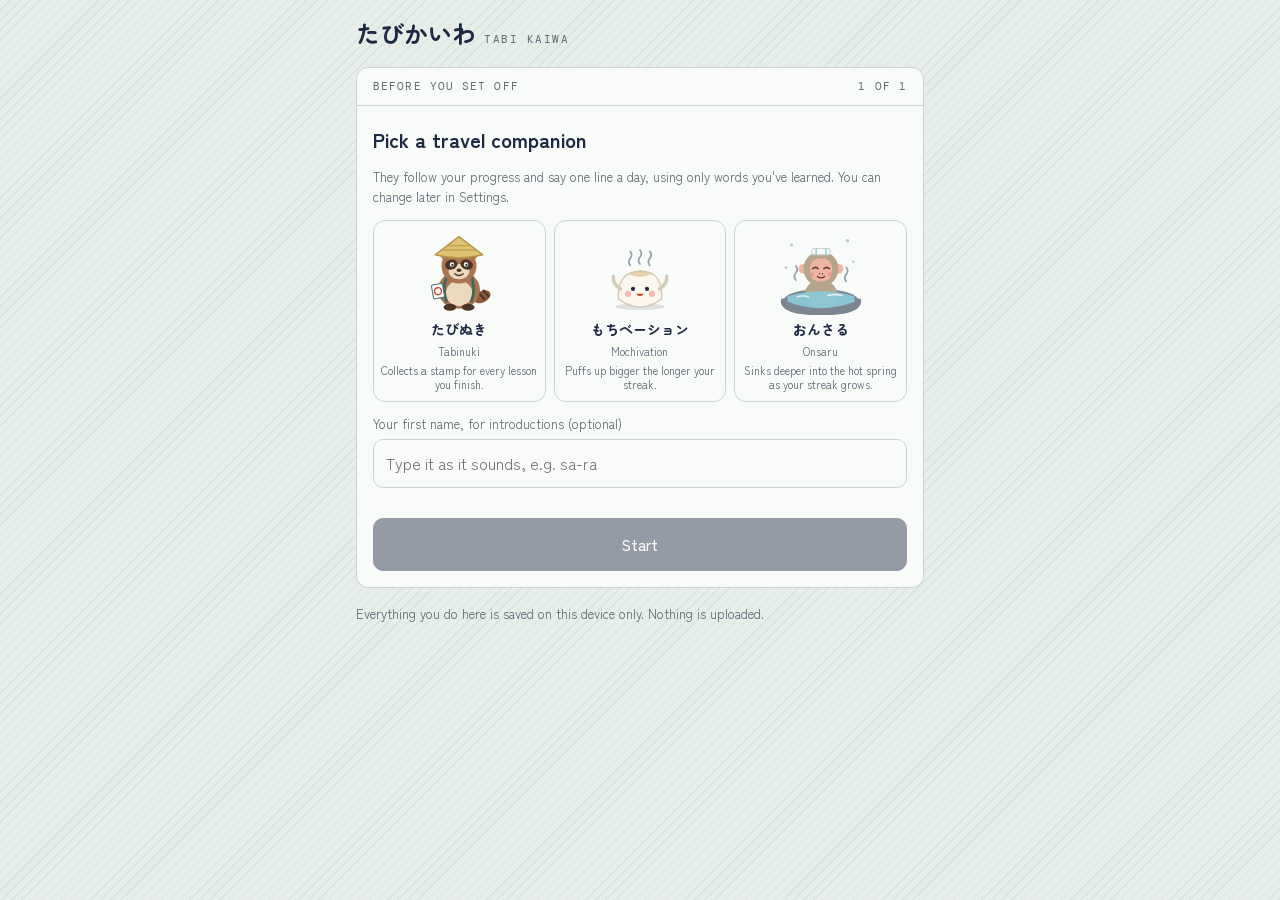
==== commit f0b94941: "Use a generic name in placeholders Co-Authored-By: Claude Fable 5.2 <noreply@anthropic.com> Claude-S" ====
--- a/index.html
+++ b/index.html
@@ -1171,7 +1171,7 @@
   const pk=el("div","pick");Object.keys(CHARS).forEach(id=>{const c=CHARS[id];const x=btn(null,null,()=>{ONB.char=id;render();},"pick-"+id);x.setAttribute("aria-pressed",String(ONB.char===id));
     const d=el("div");d.innerHTML=charSVG(id,{level:3});x.append(d.firstChild,el("b",null,c.k),el("span",null,c.name),el("span",null,c.blurb));pk.append(x);});
   b.append(pk);
-  const lab=el("label",null,"Your first name, for introductions (optional)");const inp=el("input",null,null,{id:"onbName",type:"text",placeholder:"Type it as it sounds, e.g. e-do-wi-n",autocapitalize:"off",autocomplete:"off"});inp.value=ONB.name;
+  const lab=el("label",null,"Your first name, for introductions (optional)");const inp=el("input",null,null,{id:"onbName",type:"text",placeholder:"Type it as it sounds, e.g. sa-ra",autocapitalize:"off",autocomplete:"off"});inp.value=ONB.name;
   const prev=el("div","note",ONB.name?"In katakana: "+nameKana(ONB.name):"");inp.addEventListener("input",()=>{ONB.name=inp.value;prev.textContent=inp.value?"In katakana: "+nameKana(inp.value):"";});lab.append(inp);b.append(lab,prev);
   t.append(b);const f=el("div","foot");const go=btn("btn primary wide","Start",()=>{S.char=ONB.char;S.name=nameKana(ONB.name);save();render();},"onbStart");go.disabled=!ONB.char;f.append(go);t.append(f);m.append(t);
   m.append(el("p","note","Everything you do here is saved on this device only. Nothing is uploaded."));}
@@ -1215,7 +1215,7 @@
   b.append(pk);t.append(b);m.append(t);
   // about you
   t=el("div","ticket");hd=el("div","head");hd.append(el("span",null,"Your trip"),el("span",null,"Stays on this device"));t.append(hd);b=el("div","body");
-  const name=el("input",null,null,{id:"setName",type:"text",autocapitalize:"off",autocomplete:"off",placeholder:"e.g. e-do-wi-n, or エドウィン"});name.value=S.name;
+  const name=el("input",null,null,{id:"setName",type:"text",autocapitalize:"off",autocomplete:"off",placeholder:"e.g. sa-ra, or サラ"});name.value=S.name;
   const nprev=el("span","note",S.name?"Used as: "+S.name:"");name.addEventListener("change",()=>{S.name=nameKana(name.value);name.value=S.name;nprev.textContent=S.name?"Used as: "+S.name:"";save();});
   const nl=field("Your first name, for introductions",name);nl.append(nprev);b.append(nl);
   const grp=el("input",null,null,{id:"setGroup",type:"number",min:"1",max:"20",inputmode:"numeric"});grp.value=S.group;grp.addEventListener("change",()=>{S.group=Math.max(1,Math.min(20,parseInt(grp.value,10)||1));save();});
